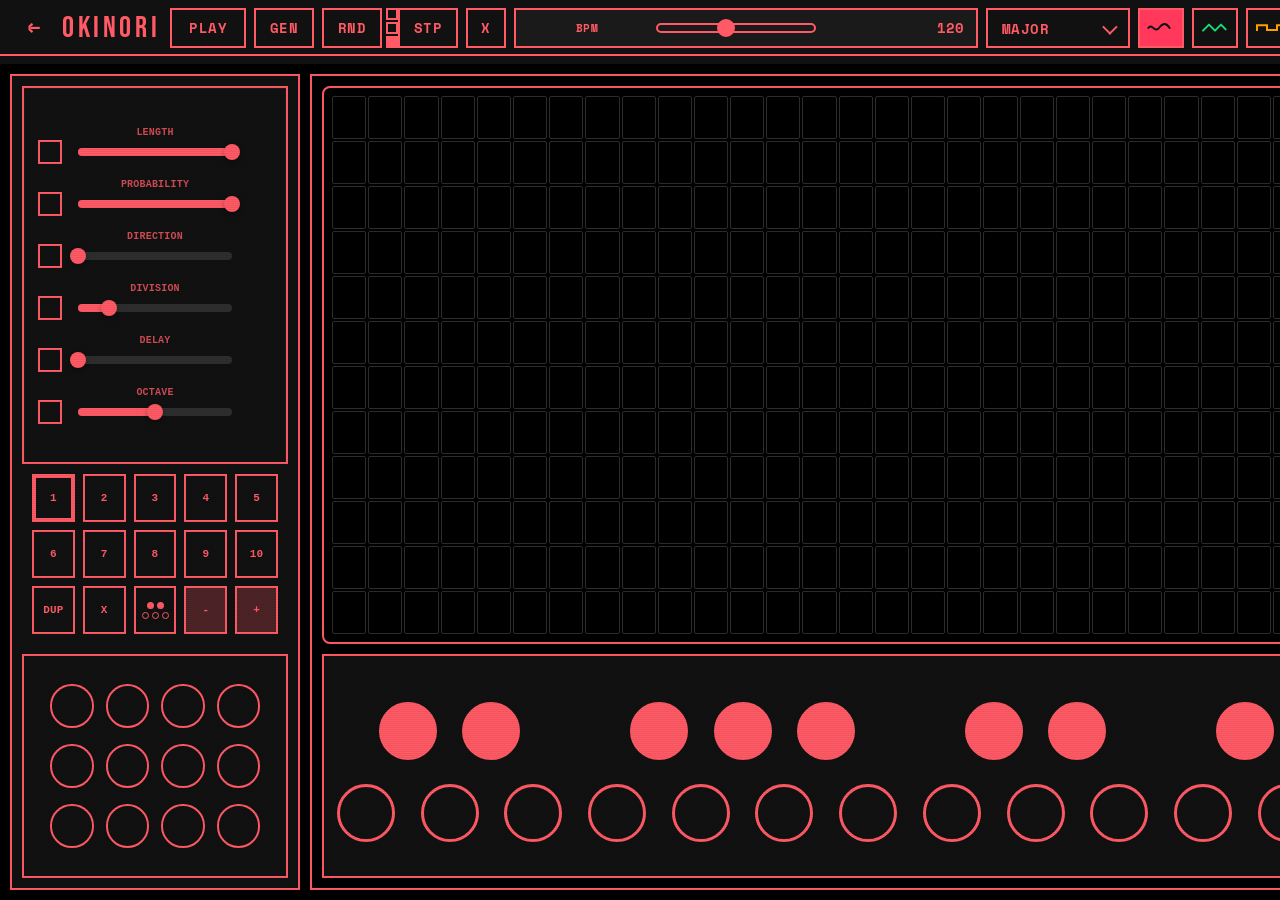
==== apps/okinori/index.html @ 4d280797 "Fix critical stuck/droning notes bug + add Elektron-style retrig Major fixes: - Route all playback t" ====
<!doctype html>
<html lang="en">
<head>
  <meta charset="utf-8" />
  <meta name="viewport" content="width=device-width, initial-scale=1" />
  <title>OKINORI — JAde Wii</title>
  <link rel="preconnect" href="https://fonts.googleapis.com" />
  <link rel="preconnect" href="https://fonts.gstatic.com" crossorigin />
  <link href="https://fonts.googleapis.com/css2?family=Bebas+Neue&family=Space+Mono:wght@400;700&family=Press+Start+2P&display=swap" rel="stylesheet" />
  <style>
    :root {
      --bg: #efefef;
      --line: #161616;
      --text: #111;
      --panel: #fff;
      --stop: #ffd400;
      --all: #6e31ff;
      --red: #ff385c;
      --green: #1bdb74;
      --blue: #2d7dff;
      --purple: #8a46ff;
      --orange: #ff9d00;
      --teal: #00cfc8;
      --yellow: #f4b800;
      --module-red: #ff4f4f;
      --module-pink: #ea7cff;
    }
    * { box-sizing: border-box; }
    html, body {
      height: 100%;
      min-width: 1200px;
      min-height: 900px;
      margin: 0;
      overflow: hidden;
    }
    body {
      background: var(--bg);
      color: var(--text);
      font-family: "Space Mono", monospace;
    }
    .app-scale-wrapper {
      width: 100vw;
      height: 100vh;
      min-width: 1520px;
      min-height: 900px;
      display: flex;
      flex-direction: column;
    }
    .app-shell {
      display: flex;
      flex-direction: column;
      height: 100%;
      width: 100%;
      overflow: hidden;
    }
    .topbar {
      display: grid;
      grid-template-columns: auto auto auto auto auto auto auto auto auto auto auto auto auto auto auto auto;
      gap: 8px;
      align-items: center;
      padding: 8px 14px;
      border-bottom: 2px solid var(--line);
      background: var(--bg);
      min-width: 0;
      flex-shrink: 0;
      height: 56px;
    }
    .nav-btn, .app-name, .header-btn, .pattern-btn, .wave-btn, .dropdown-trigger, .mini-label {
      height: 40px;
      border: 2px solid var(--line);
      background: var(--panel);
      color: var(--text);
      font: 700 14px/1 "Space Mono", monospace;
      letter-spacing: .03em;
      display: inline-flex;
      align-items: center;
      justify-content: center;
      padding: 0 12px;
      text-transform: uppercase;
      white-space: nowrap;
    }
    .nav-btn {
      width: auto;
      min-width: 16px;
      height: auto;
      padding: 0;
      text-decoration: none;
      border: 0;
      background: transparent;
      justify-content: center;
      font: 700 20px/1 "Space Mono", monospace;
      color: var(--current-track-color, var(--text));
    }
    .app-name {
      border: 0;
      background: transparent;
      justify-content: flex-start;
      padding: 0 2px 0 0;
      font: 400 30px/1 "Bebas Neue", sans-serif;
      letter-spacing: .12em;
      min-width: 0;
    }
    .header-btn {
      cursor: pointer;
      border: 2px solid var(--track-color, #ff5a65);
      color: var(--track-color, #ff5a65);
      background: transparent;
    }
    .header-btn[data-role="play"] { width: 76px; }
    .header-btn[data-role="random"], .header-btn[data-role="generate"], .header-btn[data-role="record"], .header-btn[data-role="step-record"], .header-btn[data-role="overdub"] { width: 60px; }
    .header-btn[data-role="clear"] { width: 40px; }
    .header-btn[data-role="settings"] { min-width: 118px; }
    .header-btn.is-stop { background: var(--stop); color: #000; }
    /* Universal active state for all buttons - uses current track color */
    .header-btn.is-active,
    .square-btn.is-active,
    .pattern-tab.is-active {
      background: var(--track-color, var(--current-track-color, #ff5a65)) !important;
      color: var(--bg) !important;
      border-color: var(--track-color, var(--current-track-color, #ff5a65)) !important;
    }
    .header-btn.is-all { background: var(--all); color: #fff; }
    .header-btn.is-armed { background: var(--orange); color: #000; }
    .header-btn.is-recording { background: var(--red); color: #fff; animation: pulse-record 1s ease-in-out infinite; }
    .header-btn.is-overdub-on { background: var(--purple); color: #fff; }
    .header-btn.is-active { background: var(--green); color: #000; }
    @keyframes pulse-record {
      0%, 100% { opacity: 1; }
      50% { opacity: 0.7; }
    }

    /* RND density control - 3 small square buttons stacked vertically */
    .rnd-density-wrap {
      display: flex;
      flex-direction: column;
      gap: 2px;
      height: 40px;
      justify-content: center;
      align-items: center;
      margin-left: -4px; /* Pull closer to RND button */
      margin-right: -8px; /* Pull even closer to RND, away from STP */
    }
    .rnd-density-btn {
      width: 12px;
      height: 12px;
      border: 2px solid var(--current-track-color, var(--line));
      background: transparent;
      padding: 0;
      cursor: pointer;
      transition: background 0.15s ease;
    }
    .rnd-density-btn.is-active {
      background: var(--current-track-color, var(--line));
    }

    /* Remove focus outline - keyboard should always stay with iframe */
    button:focus,
    input:focus,
    select:focus {
      outline: none !important;
    }
    .tempo-wrap {
      display: grid;
      grid-template-columns: auto minmax(120px, 160px) auto;
      align-items: center;
      gap: 10px;
      height: 40px;
      border: 2px solid var(--line);
      background: var(--panel);
      padding: 0 12px;
      min-width: 212px;
    }
    .mini-label {
      border: 0;
      background: transparent;
      padding: 0;
      height: auto;
      font-size: 11px;
    }
    .tempo-value {
      font: 700 14px/1 "Space Mono", monospace;
      min-width: 42px;
      text-align: right;
    }
    input[type="range"] {
      -webkit-appearance: none;
      appearance: none;
      width: 100%;
      background: transparent;
      margin: 0;
    }
    input[type="range"] {
      --slider-color: var(--current-track-color, #ff5a65);
    }
    input[type="range"]::-webkit-slider-runnable-track {
      height: 10px;
      background: transparent;
      border: 2px solid var(--slider-color);
      border-radius: 999px;
    }
    input[type="range"]::-webkit-slider-thumb {
      -webkit-appearance: none;
      appearance: none;
      width: 18px;
      height: 18px;
      background: var(--slider-color);
      border-radius: 50%;
      border: 2px solid var(--slider-color);
      margin-top: -6px;
    }
    input[type="range"]::-moz-range-track {
      height: 10px; background: transparent; border: 2px solid var(--slider-color); border-radius: 999px;
    }
    input[type="range"]::-moz-range-thumb {
      width: 18px; height: 18px; background: var(--slider-color); border: 2px solid var(--slider-color); border-radius: 50%;
    }
    .dropdown { position: relative; }
    .dropdown-trigger {
      cursor: pointer;
      min-width: 144px;
      justify-content: space-between;
      gap: 10px;
      padding: 0 14px;
    }
    .dropdown-trigger.square-btn {
      min-width: 40px;
      width: 40px;
      padding: 0;
      justify-content: center;
    }
    .dropdown-trigger .current-scale { display: inline-flex; align-items: center; padding-top: 2px; }
    .caret {
      width: 11px; height: 11px; border-right: 2px solid var(--current-track-color, #ff5a65); border-bottom: 2px solid var(--current-track-color, #ff5a65); transform: rotate(45deg) translateY(-2px);
      flex: 0 0 auto;
    }
    .dropdown-panel {
      position: absolute; top: calc(100% + 6px); left: 0; min-width: 220px; max-height: 330px; overflow: auto;
      background: var(--panel); border: 2px solid var(--line); z-index: 20; padding: 10px 0; display: none;
      box-shadow: 0 10px 18px rgba(0,0,0,.16);
    }
    .dropdown.open .dropdown-panel { display: block; }
    .dropdown-item {
      width: 100%; background: transparent; border: 0; text-align: left; padding: 14px 18px 12px 40px; cursor: pointer;
      font: 700 14px/1 "Space Mono", monospace; color: var(--text); position: relative;
    }
    .dropdown-item:hover { background: rgba(0,0,0,.06); }
    body.is-dark .dropdown-item:hover { background: rgba(255,255,255,.08); }
    .dropdown-item.is-active::before {
      content: "✓"; position: absolute; left: 16px; top: 13px; font-size: 16px;
    }
    .wave-row, .pattern-row {
      display: inline-flex; gap: 8px; align-items: center; flex-wrap: nowrap;
    }
    .wave-row { min-width: 224px; justify-content: flex-start; }
    .pattern-btn { width: 100%; padding: 10px 14px; cursor: pointer; justify-content: flex-start; }
    .pattern-btn.is-active { background: #111; color: #fff; }
    .pattern-btn.is-dup { width: 100%; }
    .wave-btn {
      width: 46px; padding: 0; cursor: pointer; position: relative; background: transparent;
    }
    .wave-btn svg { width: 28px; height: 28px; overflow: visible; }
    .wave-btn svg * { stroke: currentColor !important; }
    .wave-btn[data-track="synth"] { color: var(--red); --accent: var(--red); }
    .wave-btn[data-track="bass"] { color: var(--green); --accent: var(--green); }
    .wave-btn[data-track="keys"] { color: var(--orange); --accent: var(--orange); }
    .wave-btn[data-track="lead"] { color: var(--purple); --accent: var(--purple); }
    .wave-btn.is-active { background: var(--accent); color: var(--bg); }
    .square-btn {
      width: 40px;
      height: 40px;
      padding: 0;
      border: 2px solid var(--track-color, #ff5a65) !important;
      background: transparent !important;
      color: var(--track-color, #ff5a65) !important;
      border-radius: 0;
      font: 700 11px/1 "Space Mono", monospace;
      cursor: pointer;
      display: inline-flex;
      align-items: center;
      justify-content: center;
    }
    .square-btn:hover {
      background: var(--panel) !important;
      color: var(--text) !important;
    }
    .square-btn svg {
      display: block;
    }
    #theme-toggle {
      background: var(--panel);
      color: var(--text);
      font-size: 18px;
    }
    body.is-dark { --bg:#111; --panel:#1a1a1a; --text:#f2f2f2; --line:#f2f2f2; }
    .spacer { min-width: 0; }
    .app-frame {
      width: 100%; height: 100%; border: 0; display: block; background: #000; opacity: 0; transition: opacity .12s ease;
    }
    .app-frame.is-ready { opacity: 1; }
    .status-pill {
      position: absolute; right: 18px; bottom: 14px; z-index: 30; background: rgba(17,17,17,.92); color: #fff;
      border: 2px solid #fff; padding: 8px 10px 7px; font: 700 13px/1 "Space Mono", monospace; text-transform: uppercase; letter-spacing:.03em; display: none;
    }
    .playhead-container {
      position: relative;
      width: 100%;
      height: 8px;
      background: var(--app-surface);
      overflow: hidden;
      flex-shrink: 0;
    }
    .frame-wrap {
      position: relative;
      flex: 1;
      min-height: 0;
      overflow: hidden;
    }
    .playhead-bar {
      position: absolute;
      left: 0;
      top: 0;
      width: 0%;
      height: 100%;
      background: var(--current-track-color, var(--line));
      transition: none;
    }
    .playhead-bar.hidden {
      display: none;
    }
    @media (max-width: 1400px) {
      .topbar { grid-template-columns: repeat(8, auto) 1fr repeat(5, auto); overflow-x: auto; }
    }
  </style>
</head>
<body>
  <div class="app-scale-wrapper">
    <div class="app-shell">
    <div class="topbar">
      <a class="nav-btn" id="back-link" href="../../../apps.html" aria-label="Back">←</a>
      <div class="app-name">OKINORI</div>

      <button class="header-btn" data-role="play" id="play-toggle">PLAY</button>
      <button class="header-btn" data-role="generate" id="gen-btn">GEN</button>
      <button class="header-btn" data-role="random" id="rnd-btn">RND</button>
      <div class="rnd-density-wrap" id="rnd-density-wrap">
        <button class="rnd-density-btn" data-density="3"></button>
        <button class="rnd-density-btn" data-density="2"></button>
        <button class="rnd-density-btn is-active" data-density="1"></button>
      </div>
      <button class="header-btn" data-role="step-record" id="stp-btn">STP</button>
      <button class="header-btn" data-role="clear" id="x-btn">X</button>
      <button class="header-btn" data-role="overdub" id="dub-btn" style="display: none;">DUB</button>
      <button class="header-btn" data-role="record" id="rec-btn" style="display: none;">REC</button>

      <div class="tempo-wrap">
        <div class="mini-label">BPM</div>
        <input type="range" id="tempo-control" min="60" max="200" step="1" value="120" />
        <div class="tempo-value" id="tempo-display">120</div>
      </div>

      <div class="dropdown" id="scale-dropdown">
        <button class="dropdown-trigger" id="scale-trigger" type="button">
          <span class="current-scale" id="scale-current">MAJOR</span>
          <span class="caret"></span>
        </button>
        <div class="dropdown-panel" id="scale-panel"></div>
      </div>

      <div class="wave-row" id="wave-row"></div>
      <button class="square-btn" id="trig-btn">TRIG</button>
      <button class="square-btn" id="grid-btn" aria-label="Grid">
        <svg width="16" height="16" viewBox="0 0 16 16" fill="currentColor">
          <rect x="1" y="1" width="4" height="4"/>
          <rect x="6" y="1" width="4" height="4"/>
          <rect x="11" y="1" width="4" height="4"/>
          <rect x="1" y="6" width="4" height="4"/>
          <rect x="6" y="6" width="4" height="4"/>
          <rect x="11" y="6" width="4" height="4"/>
          <rect x="1" y="11" width="4" height="4"/>
          <rect x="6" y="11" width="4" height="4"/>
          <rect x="11" y="11" width="4" height="4"/>
        </svg>
      </button>
      <button class="square-btn" id="prob-btn">PROB</button>
      <button class="square-btn" id="edit-btn">EDIT</button>
      <div class="dropdown" id="settings-dropdown">
        <button class="dropdown-trigger square-btn" data-role="settings" id="settings-trigger" type="button">
          <svg width="16" height="16" viewBox="0 0 16 16" fill="none" stroke="currentColor" stroke-width="2">
            <circle cx="8" cy="8" r="3"/>
            <line x1="8" y1="1" x2="8" y2="3"/>
            <line x1="8" y1="13" x2="8" y2="15"/>
            <line x1="1" y1="8" x2="3" y2="8"/>
            <line x1="13" y1="8" x2="15" y2="8"/>
            <line x1="3.5" y1="3.5" x2="5" y2="5"/>
            <line x1="11" y1="11" x2="12.5" y2="12.5"/>
            <line x1="12.5" y1="3.5" x2="11" y2="5"/>
            <line x1="5" y1="11" x2="3.5" y2="12.5"/>
          </svg>
        </button>
        <div class="dropdown-panel" id="settings-panel"></div>
      </div>
      <button class="square-btn" id="theme-toggle" aria-label="Toggle theme">☾</button>
    </div>

    <div class="playhead-container">
      <div class="playhead-bar" id="playhead-bar"></div>
    </div>

    <div class="frame-wrap">
      <iframe class="app-frame" id="app-frame" src="app.html?v=20260405compact" title="OKINORI" allow="autoplay"></iframe>
      <div class="status-pill" id="status-pill"></div>
    </div>
  </div>
  </div>

  <script>
    const SCALES = [
      ["major", "MAJOR"],
      ["minor", "MINOR"],
      ["dorian", "DORIAN"],
      ["phrygian", "PHRYGIAN"],
      ["lydian", "LYDIAN"],
      ["mixolydian", "MIXOLYDIAN"],
      ["locrian", "LOCRIAN"],
      ["harmonicMinor", "HARMONIC MINOR"],
      ["melodicMinor", "MELODIC MINOR"]
    ];
    const TRACKS = [
      ["synth", "red", '<path d="M2 15 C7 7, 12 23, 18 15 S29 7, 34 15" stroke="currentColor" stroke-width="3" fill="none" stroke-linecap="round" />'],
      ["bass", "green", '<path d="M3 19 L12 10 L21 19 L30 10 L37 17" stroke="currentColor" stroke-width="3" fill="none" stroke-linecap="round" stroke-linejoin="round" />'],
      ["keys", "orange", '<path d="M3 18 L3 11 L18 11 L18 18 L33 18 L33 11 L38 11" stroke="currentColor" stroke-width="3" fill="none" stroke-linecap="square" stroke-linejoin="miter" />'],
      ["lead", "purple", '<path d="M3 20 L15 12 L15 12 L27 20 L27 20 L39 12" stroke="currentColor" stroke-width="3" fill="none" stroke-linecap="round" stroke-linejoin="round" />']
    ];

    const frame = document.getElementById('app-frame');
    const statusPill = document.getElementById('status-pill');
    const playToggle = document.getElementById('play-toggle');
    const rndBtn = document.getElementById('rnd-btn');
    const genBtn = document.getElementById('gen-btn');
    const recBtn = document.getElementById('rec-btn');
    const stpBtn = document.getElementById('stp-btn');
    const dubBtn = document.getElementById('dub-btn');
    const xBtn = document.getElementById('x-btn');
    const tempoControl = document.getElementById('tempo-control');
    const tempoDisplay = document.getElementById('tempo-display');
    const scaleDropdown = document.getElementById('scale-dropdown');
    const gridBtn = document.getElementById('grid-btn');
    const editBtn = document.getElementById('edit-btn');
    const trigBtn = document.getElementById('trig-btn');
    const scaleTrigger = document.getElementById('scale-trigger');
    const scaleCurrent = document.getElementById('scale-current');
    const scalePanel = document.getElementById('scale-panel');
    const settingsDropdown = document.getElementById('settings-dropdown');
    const settingsTrigger = document.getElementById('settings-trigger');
    const settingsPanel = document.getElementById('settings-panel');
    const waveRow = document.getElementById('wave-row');
    const playheadBar = document.getElementById('playhead-bar');

    let clearMode = 'track';
    let keyboardVisible = false;
    let currentTrack = 'synth';
    let currentTrackNumber = 1; // Track 1-4 for color system
    let currentModule = 'groove';
    let initialized = false;
    let lastKnownPlaying = false;
    let globalOpenModule = null;  // Reference to the openModule function
    let playheadAnimationFrame = null;
    let mainSurfaceMode = 'grid';  // 'grid' or 'edit'

    // Persistent panel state - survives across renderEditView() calls
    let activeEnvelopeMode = 'amp';  // 'amp' or 'filter'
    let activeFxType = 'delay';      // 'delay', 'reverb', or 'chorus'
    let activeFilterType = 'lp';     // 'lp', 'hp', 'bp', or 'notch'

    // Recording state - clean state machine
    let recordMode = null;           // null | 'live' | 'step'
    let recordState = 'idle';        // 'idle' | 'armed' | 'recording'
    let overdubMode = false;         // false = clear pattern first, true = layer on top
    let stepPosition = 0;            // 0-31 for step record
    let patternBackup = null;        // For cancel/restore if needed
    let generativeMode = false;      // Auto-generate new pattern at end of loop (per track)
    let recordedNoteRange = { min: null, max: null }; // Track octave range during recording

    // Transport display mode - controls what visual feedback is shown
    let stepModeActive = false;      // true = show step indicators, false = show normal playhead

    // Track color system
    const TRACK_COLORS = {
      1: { name: 'red', color: '#ff5a65', darkColor: '#cc4851', className: 'module-red' },
      2: { name: 'green', color: '#1bdb74', darkColor: '#15af5c', className: 'module-green' },
      3: { name: 'orange', color: '#ff9d00', darkColor: '#cc7d00', className: 'module-orange' },
      4: { name: 'purple', color: '#6e31ff', darkColor: '#5827cc', className: 'module-purple' }
    };

    function getCurrentTrackColor() {
      return TRACK_COLORS[currentTrackNumber];
    }

    function setActiveTrack(trackNum) {
      currentTrackNumber = trackNum;
      const trackColor = TRACK_COLORS[trackNum];

      // Update currentTrack string name to match
      const trackMap = { 1: 'synth', 2: 'bass', 3: 'keys', 4: 'lead' };
      currentTrack = trackMap[trackNum];

      // Update CSS variable in outer document (for pattern buttons)
      document.documentElement.style.setProperty('--current-track-color', trackColor.color);

      // Update CSS variable in iframe
      const doc = getInnerDoc();
      if (doc && doc.body) {
        doc.body.style.setProperty('--current-track-color', trackColor.color);
      }

      // Update topbar button colors
      applyTrackColorToButtons();

      // Re-render current module with new color
      if (globalOpenModule && currentModule) {
        globalOpenModule(currentModule);
      }

      // Update edit view if in edit mode
      if (mainSurfaceMode === 'edit') {
        renderEditView();
      }

      // Update preset panel to show correct track's presets
      updatePatternPanel();
    }

    function applyTrackColorToButtons() {
      const trackColor = TRACK_COLORS[currentTrackNumber]?.color || '#ff5a65';
      const topbar = document.querySelector('.topbar');
      if (!topbar) return;

      // Set CSS variable on topbar root - all buttons inherit automatically
      topbar.style.setProperty('--track-color', trackColor);
    }

    function setMainSurfaceMode(mode) {
      console.log('setMainSurfaceMode called with:', mode, 'Stack trace:', new Error().stack);
      mainSurfaceMode = mode;

      // Expose mode to iframe so app.html can check it
      const win = getInnerWin();
      if (win) {
        win.__editModeActive = (mode === 'edit');
        // Mode switching is VISUAL ONLY - no audio cleanup
        // Sequencer notes continue playing, keyboard notes continue if held
      }

      // Update button states
      gridBtn.classList.toggle('is-active', mode === 'grid');
      editBtn.classList.toggle('is-active', mode === 'edit');

      // Reapply track color styling to respect new active states
      applyTrackColorToButtons();

      const doc = getInnerDoc();
      if (!doc) return;

      const sequencerGrid = doc.getElementById('sequencer-grid');
      if (!sequencerGrid) return;

      if (mode === 'grid') {
        // Restore normal grid - remove edit surface if it exists
        const editSurface = sequencerGrid.querySelector('.edit-surface-injected');
        if (editSurface) {
          editSurface.remove();
        }
        // Show all grid cells
        sequencerGrid.querySelectorAll('.grid-cell').forEach(cell => {
          cell.style.display = '';
        });
        // Sync grid to current track by activating the correct instrument
        if (win?.sequencer) {
          const trackMap = { 1: 'synth', 2: 'bass', 3: 'keys', 4: 'lead' };
          const trackName = trackMap[currentTrackNumber];
          if (win.sequencer.activeInstrument !== trackName) {
            win.sequencer.activeInstrument = trackName;
            // CRITICAL: Also set synthEngine.currentInstrument so keyboard playback uses correct settings
            if (win.synthEngine) {
              win.synthEngine.currentInstrument = trackName;
            }
            syncInnerActiveInstrumentButtons(trackName);
            if (win.sequencer.grid?.createGrid) {
              win.sequencer.grid.createGrid();
            }
          } else if (sequencerGrid.querySelectorAll('.grid-cell').length === 0 && win.sequencer.grid?.createGrid) {
            // If grid has no cells (was never created or destroyed), create it now
            win.sequencer.grid.createGrid();
          }
        }
      } else {
        // Hide grid cells
        sequencerGrid.querySelectorAll('.grid-cell').forEach(cell => {
          cell.style.display = 'none';
        });

        // CRITICAL: Set synthEngine.currentInstrument to match the current track
        if (win?.synthEngine) {
          const trackMap = { 1: 'synth', 2: 'bass', 3: 'keys', 4: 'lead' };
          const trackName = trackMap[currentTrackNumber];
          win.synthEngine.currentInstrument = trackName;
        }

        // Render edit view for current track
        renderEditView();

        // CRITICAL: Sync all knobs to actual instrument settings after panels are created
        setTimeout(() => syncEditPanelsToEngineSettings(), 50);
      }
    }

    function syncEditPanelsToEngineSettings() {
      const win = getInnerWin();
      if (!win?.synthEngine?.instrumentSettings) return;

      const settings = win.synthEngine.instrumentSettings[currentTrack];
      if (!settings) return;

      const doc = getInnerDoc();
      if (!doc) return;

      const prefix = `edit-${currentTrack}`;

      console.log('SYNC: Syncing edit panels for', currentTrack, 'with settings:', settings);

      // Sync ADSR values - IDs in EDIT mode are prefixed like "edit-synth-attack"
      const adsrParams = {
        attack: settings.attack,
        decay: settings.decay,
        sustain: settings.sustain,
        release: settings.release
      };

      Object.entries(adsrParams).forEach(([param, value]) => {
        const slider = doc.getElementById(`${prefix}-${param}`);
        const display = doc.getElementById(`${prefix}-${param}-value`);

        console.log(`SYNC ${param}:`, {
          value,
          sliderId: `${prefix}-${param}`,
          slider: !!slider,
          display: !!display
        });

        if (slider && display) {
          slider.value = value;
          display.textContent = value.toFixed(2);

          // Update knob visual angle using CSS custom property
          const knobContainer = slider.closest('.okn-adsr-knob');
          const knob = knobContainer?.querySelector('.knob[data-param="' + param + '"]');

          if (knob) {
            const min = parseFloat(slider.min || 0);
            const max = parseFloat(slider.max || 1);
            const ratio = max === min ? 0 : (value - min) / (max - min);
            const angle = ratio * 270; // 270 degrees is full range
            knob.style.setProperty('--knob-angle', `${angle}deg`);
          }
        }
      });

      console.log('SYNC: Complete');
    }

    // ============================================================================
    // RECORDING SYSTEM
    // ============================================================================

    function createStepIndicators() {
      // Check if indicator row already exists
      let indicatorRow = document.getElementById('step-indicator-row');
      if (!indicatorRow) {
        // Create indicator row in the playhead bar area
        const playheadContainer = document.querySelector('.playhead-container');
        if (!playheadContainer) return;

        indicatorRow = document.createElement('div');
        indicatorRow.id = 'step-indicator-row';
        indicatorRow.style.cssText = `
          position: absolute;
          top: 0;
          left: 0;
          width: 100%;
          height: 100%;
          display: grid;
          grid-template-columns: repeat(32, 1fr);
          gap: 1px;
          padding: 0 2px;
          pointer-events: none;
          z-index: 5;
        `;

        // Create 32 step indicator cells
        for (let i = 0; i < 32; i++) {
          const indicator = document.createElement('div');
          indicator.className = 'step-indicator';
          indicator.dataset.step = i;
          indicator.style.cssText = `
            height: 100%;
            background: transparent;
            transition: background 0.1s;
          `;
          indicatorRow.appendChild(indicator);
        }

        // Add to playhead container
        playheadContainer.appendChild(indicatorRow);
      } else {
        // Clear all skipped markers from previous session
        const indicators = indicatorRow.querySelectorAll('.step-indicator');
        indicators.forEach(indicator => {
          indicator.style.background = 'transparent';
          indicator.dataset.skipped = 'false';
        });
      }

      return indicatorRow;
    }

    function updateStepIndicators() {
      const win = getInnerWin();
      if (!win?.sequencer?.sequencerTracks) return;

      // Indicator row is in outer document (index.html), not iframe
      const indicatorRow = document.getElementById('step-indicator-row');
      if (!indicatorRow) return;

      const trackData = win.sequencer.sequencerTracks[currentTrack];
      if (!trackData) return;

      const trackColor = TRACK_COLORS[currentTrackNumber].color;

      // Get current step position from iframe
      const currentStep = win.sequencer?.navigation?.stepPosition || 0;

      // Update each step indicator
      for (let step = 0; step < 32; step++) {
        const indicator = indicatorRow.querySelector(`[data-step="${step}"]`);
        if (!indicator) continue;

        // Skip if already marked as skipped (blue)
        if (indicator.dataset.skipped === 'true') {
          continue; // Keep blue background
        }

        // Check if any note exists in this column (any row)
        let hasNote = false;
        for (let row = 0; row < 12; row++) {
          const cellIndex = row * 32 + step;
          if (trackData[cellIndex] > 0) {
            hasNote = true;
            break;
          }
        }

        // Update background based on whether step has notes
        if (hasNote) {
          indicator.style.background = trackColor;
        } else {
          indicator.style.background = 'transparent';
        }

        // No outline for current position - only show filled/skipped steps
        indicator.style.outline = 'none';
      }
    }

    function hideStepIndicators() {
      // Indicator row is in outer document (index.html), not iframe
      const indicatorRow = document.getElementById('step-indicator-row');
      if (indicatorRow) {
        indicatorRow.remove();
      }
    }

    function animateStepIndicators(currentStep) {
      const indicatorRow = document.getElementById('step-indicator-row');
      if (!indicatorRow) return;

      const trackColor = TRACK_COLORS[currentTrackNumber].color;

      // Update all indicators
      for (let step = 0; step < 32; step++) {
        const indicator = indicatorRow.querySelector(`[data-step="${step}"]`);
        if (!indicator) continue;

        // If this is the currently playing step, make it white with red outline
        if (step === currentStep) {
          indicator.style.background = 'white';
          indicator.style.outline = `2px solid ${trackColor}`;
          indicator.style.outlineOffset = '-2px';
        } else {
          // Restore original state (filled/skipped/empty)
          if (indicator.dataset.skipped === 'true') {
            indicator.style.background = 'rgba(128,128,128,0.15)';
          } else {
            // Check if this step has notes from grid data
            const win = getInnerWin();
            if (win?.sequencer?.sequencerTracks) {
              const trackData = win.sequencer.sequencerTracks[currentTrack];
              if (trackData) {
                let hasNote = false;
                for (let row = 0; row < 12; row++) {
                  const cellIndex = row * 32 + step;
                  if (trackData[cellIndex] > 0) {
                    hasNote = true;
                    break;
                  }
                }
                indicator.style.background = hasNote ? trackColor : 'transparent';
              }
            }
          }
          indicator.style.outline = 'none';
        }
      }
    }

    function flashGridCell(row, column) {
      const doc = getInnerDoc();
      if (!doc) return;

      // Find the cell in the grid
      const grid = doc.querySelector('.sequencer-grid');
      if (!grid) return;

      // Calculate cell index in grid's children
      const cellIndex = row * 32 + column;
      const cell = grid.children[cellIndex];
      if (!cell) return;

      // Get current track color for flash
      const trackColor = TRACK_COLORS[currentTrackNumber].color;

      // Add flash effect
      const originalBoxShadow = cell.style.boxShadow;
      cell.style.boxShadow = `0 0 8px 2px ${trackColor}, inset 0 0 8px ${trackColor}`;
      cell.style.transition = 'box-shadow 0.1s';

      // Remove flash after 150ms
      setTimeout(() => {
        cell.style.boxShadow = originalBoxShadow;
        cell.style.transition = 'box-shadow 0.2s';
      }, 150);
    }

    function updateRecordUI() {
      // Update REC button - lights up for BOTH live and step recording
      recBtn.classList.remove('is-armed', 'is-recording');
      if (recordMode === 'live' || recordMode === 'step') {
        if (recordState === 'armed') recBtn.classList.add('is-armed');
        else if (recordState === 'recording') recBtn.classList.add('is-recording');
      }

      // Update STP button - keep lit whenever step mode is active
      stpBtn.classList.remove('is-armed', 'is-recording');
      if (stepModeActive) {
        if (recordState === 'armed') stpBtn.classList.add('is-armed');
        else stpBtn.classList.add('is-recording'); // Recording or playing back
      }

      // Update DUB button
      dubBtn.classList.toggle('is-overdub-on', overdubMode);

      // Disable RND while recording
      rndBtn.disabled = (recordState === 'armed' || recordState === 'recording');
      rndBtn.style.opacity = rndBtn.disabled ? '0.5' : '1';
    }

    function stopRecording() {
      console.log('Stopping recording:', { recordMode, recordState, stepPosition });

      recordMode = null;
      recordState = 'idle';
      stepPosition = 0;
      patternBackup = null;

      // Tell iframe spacebar is available again
      const win = getInnerWin();
      if (win) {
        win.__stepRecordingActive = false;
      }

      // Hide step indicators
      hideStepIndicators();

      updateRecordUI();
      showStatus('RECORDING STOPPED');
    }

    function armLiveRecord() {
      console.log('Arming live record');

      // Stop any other recording first
      if (recordState !== 'idle') {
        stopRecording();
      }

      // Backup pattern if not in overdub mode
      if (!overdubMode) {
        const win = getInnerWin();
        if (win?.sequencer?.patternMemory) {
          const patternIndex = win.sequencer.currentPatternIndex || 0;
          const patterns = win.sequencer.patternMemory[patternIndex];
          if (patterns) {
            patternBackup = structuredClone(patterns);
            // Clear current track's pattern
            if (patterns[currentTrack]) {
              patterns[currentTrack] = Array(32).fill(null);
              // Refresh grid
              if (win.sequencer.grid?.createGrid) {
                win.sequencer.grid.createGrid();
              }
            }
          }
        }
      }

      recordMode = 'live';
      recordState = 'armed';
      updateRecordUI();
      showStatus('ARMED - LIVE RECORD');
    }

    function armStepRecord() {
      console.log('Arming step record');

      // Stop any other recording first
      if (recordState !== 'idle') {
        stopRecording();
      }

      // Backup pattern if not in overdub mode
      if (!overdubMode) {
        const win = getInnerWin();
        if (win?.sequencer?.patternMemory) {
          const patternIndex = win.sequencer.currentPatternIndex || 0;
          const patterns = win.sequencer.patternMemory[patternIndex];
          if (patterns) {
            patternBackup = structuredClone(patterns);
            // Clear current track's pattern
            if (patterns[currentTrack]) {
              patterns[currentTrack] = Array(32).fill(null);
              // Refresh grid
              if (win.sequencer.grid?.createGrid) {
                win.sequencer.grid.createGrid();
              }
            }
          }
        }
      }

      // Create step indicators
      createStepIndicators();
      updateStepIndicators();

      recordMode = 'step';
      recordState = 'armed';
      stepPosition = 0;

      // Tell iframe to ignore spacebar
      const win = getInnerWin();
      if (win) {
        win.__stepRecordingActive = true;
      }

      updateRecordUI();
      showStatus('ARMED - STEP RECORD (0/32)');
    }

    function startRecording(note) {
      console.log('Starting recording with note:', note);

      if (recordState !== 'armed') return;

      recordState = 'recording';
      updateRecordUI();

      if (recordMode === 'live') {
        showStatus('RECORDING - LIVE');
      } else if (recordMode === 'step') {
        showStatus('RECORDING - STEP (1/32)');
      }
    }

    function recordNoteToGrid(note, stepIndex) {
      const win = getInnerWin();
      if (!win?.sequencer?.sequencerTracks || !win?.keyboard) return;

      // Ensure sequencer track array exists
      if (!win.sequencer.sequencerTracks[currentTrack]) {
        win.sequencer.sequencerTracks[currentTrack] = Array(384).fill(0);
      }

      // Get current scale
      const currentScale = win.keyboard.currentScale || 'major';
      const scales = win.keyboard.scales;
      const scaleNotes = scales[currentScale] || scales.major;

      // Parse note name (e.g., "C4", "D#5", "Gb3")
      const noteMatch = note.match(/^([A-G][b#]?)(\d+)$/);
      if (!noteMatch) {
        console.warn('Invalid note format:', note);
        return;
      }

      const noteName = noteMatch[1];
      const noteOctave = parseInt(noteMatch[2]);

      // Map note name to semitone (C=0, C#=1, D=2, etc.)
      const noteNames = ["C", "C#", "D", "D#", "E", "F", "F#", "G", "G#", "A", "A#", "B"];
      const flatToSharp = { "Db": "C#", "Eb": "D#", "Gb": "F#", "Ab": "G#", "Bb": "A#" };
      const normalizedNote = flatToSharp[noteName] || noteName;
      const semitone = noteNames.indexOf(normalizedNote);

      if (semitone === -1) {
        console.warn('Unknown note name:', noteName);
        return;
      }

      // Find which scale degree this note is (if it's in the scale)
      let scaleDegree = -1;
      let octaveOffset = 0;

      // Check if note is in current scale
      for (let i = 0; i < scaleNotes.length; i++) {
        if (scaleNotes[i] === semitone) {
          scaleDegree = i;
          break;
        }
      }

      // If not in scale, find closest scale note (quantize)
      if (scaleDegree === -1) {
        // Find closest note in scale
        let minDist = 12;
        for (let i = 0; i < scaleNotes.length; i++) {
          const dist = Math.abs(scaleNotes[i] - semitone);
          if (dist < minDist) {
            minDist = dist;
            scaleDegree = i;
          }
        }
      }

      // Calculate which row (0-11, where 11 is bottom, 0 is top)
      // Grid shows 12 notes (one octave in scale)
      const noteIndexFromBottom = scaleDegree;
      const row = 11 - noteIndexFromBottom; // Invert: row 0 = top note, row 11 = bottom note

      // Calculate octave value (1-4, where 2 is middle)
      // Base octave for grid display - matches keyboard.keyboardOctave (octave 2)
      const gridBaseOctave = 2; // Grid represents octave 2 (matches keyboard base octave)
      const octaveDiff = noteOctave - gridBaseOctave;

      // Map to sequencer octave values (0-4)
      // 0 = very low (darker), 1 = low, 2 = middle, 3 = high, 4 = very high (lighter)
      let octaveValue = 2 + octaveDiff; // Offset from middle
      octaveValue = Math.max(0, Math.min(4, octaveValue));

      // Calculate grid cell position
      const column = stepIndex;
      const cellIndex = row * 32 + column;

      // Write octave value to sequencer track
      win.sequencer.sequencerTracks[currentTrack][cellIndex] = octaveValue;

      console.log(`Recorded ${note} → scaleDegree=${scaleDegree}, row=${row}, step=${stepIndex}, octave=${octaveValue}, cell=${cellIndex}, track=${currentTrack}, scale=${currentScale}`);

      // Refresh grid to show new note
      if (win.sequencer.grid?.createGrid) {
        win.sequencer.grid.createGrid();
      }

      // Flash the cell to show feedback
      flashGridCell(row, column);

      // Update step indicators
      updateStepIndicators();
    }

    function handleRecordedNote(note) {
      console.log('Note recorded:', note, { recordMode, recordState });

      // If armed, start recording
      if (recordState === 'armed') {
        startRecording(note);
      }

      // If not recording, ignore
      if (recordState !== 'recording') return;

      if (recordMode === 'step') {
        // Safety check
        if (stepPosition >= 32) {
          console.warn('Step position already at limit:', stepPosition);
          showStatus('STEP RECORD COMPLETE');
          stopRecording();
          return;
        }

        // Step record: add to current step and advance
        console.log(`Recording to step ${stepPosition}, then advancing...`);
        recordNoteToGrid(note, stepPosition);
        stepPosition++;
        console.log(`Advanced to step ${stepPosition}`);

        if (stepPosition >= 32) {
          // Reached end of pattern, stop recording
          showStatus('STEP RECORD COMPLETE');
          stopRecording();
        } else {
          showStatus(`STEP RECORD (${stepPosition}/32)`);
        }
      } else if (recordMode === 'live') {
        // Live record: quantize to current playback position
        const win = getInnerWin();
        if (win?.sequencer) {
          // Get current step from sequencer
          let currentStep = win.sequencer.currentStep || 0;

          // Record to that step
          recordNoteToGrid(note, currentStep);

          showStatus(`LIVE RECORDING (step ${currentStep})`);
        }
      }
    }

    function toggleOverdub() {
      overdubMode = !overdubMode;
      updateRecordUI();
      showStatus(overdubMode ? 'OVERDUB ON' : 'OVERDUB OFF');
    }

    // ============================================================================
    // END RECORDING SYSTEM
    // ============================================================================

    function buildSoundPanel(doc, track, trackColor) {
      const container = doc.createElement('div');
      const color = trackColor.color;
      const colorRgb = color.replace('#', '');
      const r = parseInt(colorRgb.substr(0,2), 16);
      const g = parseInt(colorRgb.substr(2,2), 16);
      const b = parseInt(colorRgb.substr(4,2), 16);
      const prefix = `edit-${track}`;

      // Determine waveform based on track
      const waveforms = {
        synth: 'sine',
        bass: 'triangle',
        keys: 'square',
        lead: 'sawtooth'
      };
      const waveType = waveforms[track] || 'sine';

      // Generate waveform path based on type
      const generateWavePath = (type) => {
        const width = 400;
        const height = 80;
        const centerY = height / 2;
        const amplitude = 30;
        const frequency = 3;
        let path = `M 0,${centerY}`;

        if (type === 'sine') {
          for (let x = 0; x <= width; x += 2) {
            const y = centerY + amplitude * Math.sin((x / width) * frequency * Math.PI * 2);
            path += ` L ${x},${y}`;
          }
        } else if (type === 'square') {
          const period = width / frequency;
          for (let i = 0; i < frequency; i++) {
            const x1 = i * period;
            const x2 = x1 + period / 2;
            const x3 = (i + 1) * period;
            path += ` L ${x1},${centerY - amplitude} L ${x2},${centerY - amplitude} L ${x2},${centerY + amplitude} L ${x3},${centerY + amplitude}`;
          }
        } else if (type === 'sawtooth') {
          const period = width / frequency;
          for (let i = 0; i < frequency; i++) {
            const x1 = i * period;
            const x2 = (i + 1) * period;
            path += ` L ${x1},${centerY + amplitude} L ${x2},${centerY - amplitude}`;
          }
        } else if (type === 'triangle') {
          const period = width / frequency;
          for (let i = 0; i < frequency; i++) {
            const x1 = i * period;
            const x2 = x1 + period / 2;
            const x3 = (i + 1) * period;
            path += ` L ${x1},${centerY + amplitude} L ${x2},${centerY - amplitude} L ${x3},${centerY + amplitude}`;
          }
        }
        return path;
      };

      const wavePath = generateWavePath(waveType);

      container.innerHTML = `
        <div style="padding: 16px; --adsr-accent: ${color};">
          <!-- Oscilloscope Display -->
          <div style="background: rgba(${r},${g},${b},0.2); border-radius: 8px; padding: 12px; margin-bottom: 16px;">
            <canvas id="${prefix}-oscilloscope" width="800" height="100" style="width: 100%; height: 65px; display: block;"></canvas>
          </div>

          <!-- Sound Knobs -->
          <div style="display: flex; gap: 12px; justify-content: space-around; align-items: flex-start;">
            <!-- Octave Knob -->
            <div style="display: flex; flex-direction: column; align-items: center; gap: 4px;">
              <label style="font: 700 11px 'Space Mono', monospace; color: ${color}; opacity: 0.8;">Octave</label>
              <div class="knob adsr-knob-ring knob-style-d" data-knob="octave" style="--knob-angle: 135deg; width: 68px; height: 68px; position: relative; cursor: pointer; display: grid; place-items: center; flex-shrink: 0;">
                <svg viewBox="0 0 68 68" style="position: absolute; width: 100%; height: 100%; top: 0; left: 0; pointer-events: none;">
                  <circle cx="34" cy="34" r="30" fill="none" stroke="rgba(255,255,255,0.15)" stroke-width="2"></circle>
                </svg>
              </div>
              <input type="range" id="${prefix}-sound-octave" min="0" max="4" step="1" value="2" hidden>
              <span id="${prefix}-sound-octave-value" style="font: 700 12px 'Space Mono', monospace; color: ${color};">2</span>
            </div>

            <!-- Detune Knob -->
            <div style="display: flex; flex-direction: column; align-items: center; gap: 4px;">
              <label style="font: 700 11px 'Space Mono', monospace; color: ${color}; opacity: 0.8;">Detune</label>
              <div class="knob adsr-knob-ring knob-style-d" data-knob="detune" style="--knob-angle: 135deg; width: 68px; height: 68px; position: relative; cursor: pointer; display: grid; place-items: center; flex-shrink: 0;">
                <svg viewBox="0 0 68 68" style="position: absolute; width: 100%; height: 100%; top: 0; left: 0; pointer-events: none;">
                  <circle cx="34" cy="34" r="30" fill="none" stroke="rgba(255,255,255,0.15)" stroke-width="2"></circle>
                </svg>
              </div>
              <input type="range" id="${prefix}-sound-detune" min="-50" max="50" step="1" value="0" hidden>
              <span id="${prefix}-sound-detune-value" style="font: 700 12px 'Space Mono', monospace; color: ${color};">0</span>
            </div>

            <!-- Dynamic Knob (Sub/PWM/Fold based on waveform) -->
            <div style="display: flex; flex-direction: column; align-items: center; gap: 4px;">
              <label style="font: 700 11px 'Space Mono', monospace; color: ${color}; opacity: 0.8;">${
                waveType === 'sine' ? 'Sub' :
                waveType === 'square' ? 'PWM' :
                waveType === 'triangle' ? 'Fold' :
                'Sync'
              }</label>
              <div class="knob adsr-knob-ring knob-style-d" data-knob="special" style="--knob-angle: 0deg; width: 68px; height: 68px; position: relative; cursor: pointer; display: grid; place-items: center; flex-shrink: 0;">
                <svg viewBox="0 0 68 68" style="position: absolute; width: 100%; height: 100%; top: 0; left: 0; pointer-events: none;">
                  <circle cx="34" cy="34" r="30" fill="none" stroke="rgba(255,255,255,0.15)" stroke-width="2"></circle>
                </svg>
              </div>
              <input type="range" id="${prefix}-sound-special" min="0" max="100" step="1" value="0" hidden>
              <span id="${prefix}-sound-special-value" style="font: 700 12px 'Space Mono', monospace; color: ${color};">0</span>
            </div>

            <!-- Pan Knob -->
            <div style="display: flex; flex-direction: column; align-items: center; gap: 4px;">
              <label style="font: 700 11px 'Space Mono', monospace; color: ${color}; opacity: 0.8;">Pan</label>
              <div class="knob adsr-knob-ring knob-style-d" data-knob="pan" style="--knob-angle: 135deg; width: 68px; height: 68px; position: relative; cursor: pointer; display: grid; place-items: center; flex-shrink: 0;">
                <svg viewBox="0 0 68 68" style="position: absolute; width: 100%; height: 100%; top: 0; left: 0; pointer-events: none;">
                  <circle cx="34" cy="34" r="30" fill="none" stroke="rgba(255,255,255,0.15)" stroke-width="2"></circle>
                </svg>
              </div>
              <input type="range" id="${prefix}-sound-pan" min="-50" max="50" step="1" value="0" hidden>
              <span id="${prefix}-sound-pan-value" style="font: 700 12px 'Space Mono', monospace; color: ${color};">0</span>
            </div>
          </div>
        </div>
      `;

      container.dataset.soundTrack = track;
      container.dataset.soundPrefix = prefix;
      return container;
    }

    function buildFilterPanel(doc, track, trackColor) {
      const container = doc.createElement('div');
      const color = trackColor.color;
      const colorRgb = color.replace('#', '');
      const r = parseInt(colorRgb.substr(0,2), 16);
      const g = parseInt(colorRgb.substr(2,2), 16);
      const b = parseInt(colorRgb.substr(4,2), 16);
      const prefix = `edit-${track}`;

      container.innerHTML = `
        <div style="padding: 16px; --adsr-accent: ${color};">
          <!-- Filter Type Buttons -->
          <div style="margin-bottom: 16px;">
            <label style="font: 700 10px 'Space Mono', monospace; color: ${color}; opacity: 0.6; display: block; margin-bottom: 8px;">TYPE</label>
            <div style="display: grid; grid-template-columns: 1fr 1fr 1fr 1fr; gap: 8px;">
              <button class="filter-type-btn" data-type="lp" style="padding: 12px 6px; font: 700 10px 'Space Mono', monospace; border: 2px solid ${color}; background: rgba(${r},${g},${b},0.2); color: ${color}; cursor: pointer; transition: all 0.1s;">LP</button>
              <button class="filter-type-btn" data-type="hp" style="padding: 12px 6px; font: 700 10px 'Space Mono', monospace; border: 2px solid rgba(128,128,128,0.3); background: transparent; color: ${color}; opacity: 0.7; cursor: pointer; transition: all 0.1s;">HP</button>
              <button class="filter-type-btn" data-type="bp" style="padding: 12px 6px; font: 700 10px 'Space Mono', monospace; border: 2px solid rgba(128,128,128,0.3); background: transparent; color: ${color}; opacity: 0.7; cursor: pointer; transition: all 0.1s;">BP</button>
              <button class="filter-type-btn" data-type="notch" style="padding: 12px 6px; font: 700 10px 'Space Mono', monospace; border: 2px solid rgba(128,128,128,0.3); background: transparent; color: ${color}; opacity: 0.7; cursor: pointer; transition: all 0.1s;">NOTCH</button>
            </div>
          </div>

          <!-- Filter Knobs -->
          <div style="display: flex; gap: 12px; justify-content: space-around; align-items: flex-start;">
            <!-- Cutoff Knob -->
            <div style="display: flex; flex-direction: column; align-items: center; gap: 4px;">
              <label style="font: 700 11px 'Space Mono', monospace; color: ${color}; opacity: 0.8;">Cutoff</label>
              <div class="knob adsr-knob-ring knob-style-d" data-knob="cutoff" style="--knob-angle: 270deg; width: 68px; height: 68px; position: relative; cursor: pointer; display: grid; place-items: center; flex-shrink: 0;">
                <svg viewBox="0 0 68 68" style="position: absolute; width: 100%; height: 100%; top: 0; left: 0; pointer-events: none;">
                  <circle cx="34" cy="34" r="30" fill="none" stroke="rgba(255,255,255,0.15)" stroke-width="2"></circle>
                </svg>
              </div>
              <input type="range" id="${prefix}-filter-cutoff" min="10" max="100" step="1" value="100" hidden>
              <span id="${prefix}-filter-cutoff-value" style="font: 700 12px 'Space Mono', monospace; color: ${color};">100</span>
            </div>

            <!-- Res Knob -->
            <div style="display: flex; flex-direction: column; align-items: center; gap: 4px;">
              <label style="font: 700 11px 'Space Mono', monospace; color: ${color}; opacity: 0.8;">Res</label>
              <div class="knob adsr-knob-ring knob-style-d" data-knob="res" style="--knob-angle: 0deg; width: 68px; height: 68px; position: relative; cursor: pointer; display: grid; place-items: center; flex-shrink: 0;">
                <svg viewBox="0 0 68 68" style="position: absolute; width: 100%; height: 100%; top: 0; left: 0; pointer-events: none;">
                  <circle cx="34" cy="34" r="30" fill="none" stroke="rgba(255,255,255,0.15)" stroke-width="2"></circle>
                </svg>
              </div>
              <input type="range" id="${prefix}-filter-res" min="0" max="100" step="1" value="0" hidden>
              <span id="${prefix}-filter-res-value" style="font: 700 12px 'Space Mono', monospace; color: ${color};">0</span>
            </div>

            <!-- Drive Knob -->
            <div style="display: flex; flex-direction: column; align-items: center; gap: 4px;">
              <label style="font: 700 11px 'Space Mono', monospace; color: ${color}; opacity: 0.8;">Drive</label>
              <div class="knob adsr-knob-ring knob-style-d" data-knob="drive" style="--knob-angle: 0deg; width: 68px; height: 68px; position: relative; cursor: pointer; display: grid; place-items: center; flex-shrink: 0;">
                <svg viewBox="0 0 68 68" style="position: absolute; width: 100%; height: 100%; top: 0; left: 0; pointer-events: none;">
                  <circle cx="34" cy="34" r="30" fill="none" stroke="rgba(255,255,255,0.15)" stroke-width="2"></circle>
                </svg>
              </div>
              <input type="range" id="${prefix}-filter-drive" min="0" max="100" step="1" value="0" hidden>
              <span id="${prefix}-filter-drive-value" style="font: 700 12px 'Space Mono', monospace; color: ${color};">0</span>
            </div>

            <!-- Track Knob -->
            <div style="display: flex; flex-direction: column; align-items: center; gap: 4px;">
              <label style="font: 700 11px 'Space Mono', monospace; color: ${color}; opacity: 0.8;">Track</label>
              <div class="knob adsr-knob-ring knob-style-d" data-knob="track" style="--knob-angle: 0deg; width: 68px; height: 68px; position: relative; cursor: pointer; display: grid; place-items: center; flex-shrink: 0;">
                <svg viewBox="0 0 68 68" style="position: absolute; width: 100%; height: 100%; top: 0; left: 0; pointer-events: none;">
                  <circle cx="34" cy="34" r="30" fill="none" stroke="rgba(255,255,255,0.15)" stroke-width="2"></circle>
                </svg>
              </div>
              <input type="range" id="${prefix}-filter-track" min="0" max="100" step="1" value="0" hidden>
              <span id="${prefix}-filter-track-value" style="font: 700 12px 'Space Mono', monospace; color: ${color};">0</span>
            </div>
          </div>
        </div>
      `;

      container.dataset.filterTrack = track;
      container.dataset.filterPrefix = prefix;
      return container;
    }

    // REUSABLE ADSR TEMPLATE - Can be extracted to shared/components/adsr.js later
    function buildADSRPanel(doc, track, trackColor) {
      const container = doc.createElement('div');
      container.style.cssText = `display: flex; gap: 20px; align-items: flex-start; padding: 16px; --adsr-accent: ${trackColor.color};`;

      const color = trackColor.color;
      const colorRgb = color.replace('#', '');
      const r = parseInt(colorRgb.substr(0,2), 16);
      const g = parseInt(colorRgb.substr(2,2), 16);
      const b = parseInt(colorRgb.substr(4,2), 16);

      const prefix = `edit-${track}`;

      // READ CURRENT ENGINE SETTINGS instead of using hardcoded defaults
      const win = getInnerWin();
      const currentSettings = win?.synthEngine?.instrumentSettings?.[track] || {};
      const attack = currentSettings.attack ?? 0.1;
      const decay = currentSettings.decay ?? 0.2;
      const sustain = currentSettings.sustain ?? 0.5;
      const release = currentSettings.release ?? 0.5;

      container.innerHTML = `
        <style>
          .knob-style-d::before {
            content: "";
            width: 50px;
            height: 50px;
            border-radius: 50%;
            background: #1d1d1d;
            box-shadow: inset 0 1px 0 rgba(255,255,255,0.05), 0 8px 16px rgba(0,0,0,0.28);
            position: relative;
            z-index: 2;
          }
          .knob-style-d::after {
            content: "";
            position: absolute;
            width: 3px;
            height: 18px;
            border-radius: 999px;
            background: ${color};
            top: 10px;
            left: calc(50% - 1.5px);
            transform-origin: 50% 24px;
            transform: rotate(calc(-135deg + var(--knob-angle)));
            box-shadow: 0 0 10px color-mix(in srgb, ${color} 35%, transparent);
            z-index: 3;
          }
          .adsr-env-bg {
            background: rgba(0,0,0,0.15);
            border: 1px solid rgba(255,255,255,0.1);
          }
          body.jamnutz-light .adsr-env-bg {
            background: rgba(0,0,0,0.05);
            border: 1px solid rgba(0,0,0,0.1);
          }
        </style>

        <!-- ADSR Knobs + Buttons -->
        <div style="display: flex; flex-direction: column; gap: 16px; width: 100%;">
          <!-- 4 Knobs -->
          <div style="display: flex; gap: 12px; justify-content: space-around;">
            <!-- ATTACK -->
            <div class="okn-adsr-knob" style="display: flex; flex-direction: column; align-items: center; gap: 4px;">
              <div class="knob adsr-knob-ring knob-style-d" data-knob="attack" data-param="attack" style="--knob-angle: 0deg; width: 68px; height: 68px; position: relative; cursor: pointer; display: grid; place-items: center;">
                <svg viewBox="0 0 68 68" style="position: absolute; width: 100%; height: 100%; top: 0; left: 0; pointer-events: none;">
                  <circle cx="34" cy="34" r="30" fill="none" stroke="rgba(255,255,255,0.15)" stroke-width="2"></circle>
                </svg>
              </div>
              <input class="adsr-knob-input" type="range" id="${prefix}-attack" min="0.01" max="2" step="0.01" value="${attack}" hidden>
              <label style="font: 700 10px 'Space Mono', monospace; color: ${color}; opacity: 0.8;">ATTACK</label>
              <span class="value-display" id="${prefix}-attack-value" style="font: 700 11px 'Space Mono', monospace; color: ${color};">${attack.toFixed(2)}</span>
            </div>

            <!-- DECAY -->
            <div class="okn-adsr-knob" style="display: flex; flex-direction: column; align-items: center; gap: 4px;">
              <div class="knob adsr-knob-ring knob-style-d" data-knob="decay" data-param="decay" style="--knob-angle: 0deg; width: 68px; height: 68px; position: relative; cursor: pointer; display: grid; place-items: center;">
                <svg viewBox="0 0 68 68" style="position: absolute; width: 100%; height: 100%; top: 0; left: 0; pointer-events: none;">
                  <circle cx="34" cy="34" r="30" fill="none" stroke="rgba(255,255,255,0.15)" stroke-width="2"></circle>
                </svg>
              </div>
              <input class="adsr-knob-input" type="range" id="${prefix}-decay" min="0.01" max="2" step="0.01" value="${decay}" hidden>
              <label style="font: 700 10px 'Space Mono', monospace; color: ${color}; opacity: 0.8;">DECAY</label>
              <span class="value-display" id="${prefix}-decay-value" style="font: 700 11px 'Space Mono', monospace; color: ${color};">${decay.toFixed(2)}</span>
            </div>

            <!-- SUSTAIN -->
            <div class="okn-adsr-knob" style="display: flex; flex-direction: column; align-items: center; gap: 4px;">
              <div class="knob adsr-knob-ring knob-style-d" data-knob="sustain" data-param="sustain" style="--knob-angle: 0deg; width: 68px; height: 68px; position: relative; cursor: pointer; display: grid; place-items: center;">
                <svg viewBox="0 0 68 68" style="position: absolute; width: 100%; height: 100%; top: 0; left: 0; pointer-events: none;">
                  <circle cx="34" cy="34" r="30" fill="none" stroke="rgba(255,255,255,0.15)" stroke-width="2"></circle>
                </svg>
              </div>
              <input class="adsr-knob-input" type="range" id="${prefix}-sustain" min="0" max="1" step="0.01" value="${sustain}" hidden>
              <label style="font: 700 10px 'Space Mono', monospace; color: ${color}; opacity: 0.8;">SUSTAIN</label>
              <span class="value-display" id="${prefix}-sustain-value" style="font: 700 11px 'Space Mono', monospace; color: ${color};">${sustain.toFixed(2)}</span>
            </div>

            <!-- RELEASE -->
            <div class="okn-adsr-knob" style="display: flex; flex-direction: column; align-items: center; gap: 4px;">
              <div class="knob adsr-knob-ring knob-style-d" data-knob="release" data-param="release" style="--knob-angle: 0deg; width: 68px; height: 68px; position: relative; cursor: pointer; display: grid; place-items: center;">
                <svg viewBox="0 0 68 68" style="position: absolute; width: 100%; height: 100%; top: 0; left: 0; pointer-events: none;">
                  <circle cx="34" cy="34" r="30" fill="none" stroke="rgba(255,255,255,0.15)" stroke-width="2"></circle>
                </svg>
              </div>
              <input class="adsr-knob-input" type="range" id="${prefix}-release" min="0.01" max="5" step="0.01" value="${release}" hidden>
              <label style="font: 700 10px 'Space Mono', monospace; color: ${color}; opacity: 0.8;">RELEASE</label>
              <span class="value-display" id="${prefix}-release-value" style="font: 700 11px 'Space Mono', monospace; color: ${color};">${release.toFixed(2)}</span>
            </div>
          </div>

          <!-- Buttons Below Knobs -->
          <div style="display: flex; gap: 8px;">
            <button class="adsr-amp-btn" data-env="amp" style="flex: 1; padding: 12px 8px; font: 700 11px 'Space Mono', monospace; border: 2px solid ${color}; background: rgba(${r},${g},${b},0.2); color: ${color}; cursor: pointer; transition: all 0.1s; border-radius: 3px;">AMP</button>
            <button class="adsr-filter-btn" data-env="filter" style="flex: 1; padding: 12px 8px; font: 700 11px 'Space Mono', monospace; border: 2px solid rgba(128,128,128,0.3); background: transparent; color: ${color}; opacity: 0.7; cursor: pointer; transition: all 0.1s; border-radius: 3px;">FILTER</button>
          </div>
        </div>
      `;

      // Store setup function to be called after DOM insertion
      container.dataset.adsrTrack = track;
      container.dataset.adsrPrefix = prefix;

      return container;
    }

    function buildFXPanel(doc, track, trackColor) {
      const container = doc.createElement('div');
      const color = trackColor.color;
      const colorRgb = color.replace('#', '');
      const r = parseInt(colorRgb.substr(0,2), 16);
      const g = parseInt(colorRgb.substr(2,2), 16);
      const b = parseInt(colorRgb.substr(4,2), 16);
      const prefix = `edit-${track}`;

      container.innerHTML = `
        <div style="padding: 16px; --adsr-accent: ${color};">
          <!-- FX Type Buttons -->
          <div style="display: grid; grid-template-columns: 1fr 1fr 1fr; gap: 10px; margin-bottom: 24px;">
            <button class="fx-type-btn" data-fx="delay" style="position: relative; padding: 16px 8px; font: 700 11px 'Space Mono', monospace; border: 2px solid ${color}; background: rgba(${r},${g},${b},0.2); color: ${color}; cursor: pointer; transition: all 0.1s;">
              <span class="fx-led" data-fx="delay" style="position: absolute; top: 4px; right: 4px; width: 8px; height: 8px; border-radius: 50%; background: ${color}; box-shadow: 0 0 4px ${color}; cursor: pointer; z-index: 10;"></span>
              DELAY
            </button>
            <button class="fx-type-btn" data-fx="reverb" style="position: relative; padding: 16px 8px; font: 700 11px 'Space Mono', monospace; border: 2px solid rgba(128,128,128,0.3); background: transparent; color: ${color}; opacity: 0.7; cursor: pointer; transition: all 0.1s;">
              <span class="fx-led" data-fx="reverb" style="position: absolute; top: 4px; right: 4px; width: 8px; height: 8px; border-radius: 50%; background: rgba(128,128,128,0.3); cursor: pointer; z-index: 10;"></span>
              REVERB
            </button>
            <button class="fx-type-btn" data-fx="glitch" style="position: relative; padding: 16px 8px; font: 700 11px 'Space Mono', monospace; border: 2px solid rgba(128,128,128,0.3); background: transparent; color: ${color}; opacity: 0.7; cursor: pointer; transition: all 0.1s;">
              <span class="fx-led" data-fx="glitch" style="position: absolute; top: 4px; right: 4px; width: 8px; height: 8px; border-radius: 50%; background: rgba(128,128,128,0.3); cursor: pointer; z-index: 10;"></span>
              GLITCH
            </button>
          </div>

          <!-- FX Knobs -->
          <div style="display: flex; gap: 12px; justify-content: space-around; align-items: flex-start; padding-bottom: 20px;">
            <!-- Time Knob -->
            <div style="display: flex; flex-direction: column; align-items: center; gap: 4px;">
              <label style="font: 700 11px 'Space Mono', monospace; color: ${color}; opacity: 0.8;">Time</label>
              <div class="knob adsr-knob-ring knob-style-d" data-knob="time" style="--knob-angle: 135deg; width: 68px; height: 68px; position: relative; cursor: pointer; display: grid; place-items: center; flex-shrink: 0;">
                <svg viewBox="0 0 68 68" style="position: absolute; width: 100%; height: 100%; top: 0; left: 0; pointer-events: none;">
                  <circle cx="34" cy="34" r="30" fill="none" stroke="rgba(255,255,255,0.15)" stroke-width="2"></circle>
                </svg>
              </div>
              <input type="range" id="${prefix}-fx-time" min="0" max="100" step="1" value="50" hidden>
              <span id="${prefix}-fx-time-value" style="font: 700 12px 'Space Mono', monospace; color: ${color};">50</span>
            </div>

            <!-- Feedback Knob -->
            <div style="display: flex; flex-direction: column; align-items: center; gap: 4px;">
              <label style="font: 700 11px 'Space Mono', monospace; color: ${color}; opacity: 0.8;">Feedback</label>
              <div class="knob adsr-knob-ring knob-style-d" data-knob="feedback" style="--knob-angle: 108deg; width: 68px; height: 68px; position: relative; cursor: pointer; display: grid; place-items: center; flex-shrink: 0;">
                <svg viewBox="0 0 68 68" style="position: absolute; width: 100%; height: 100%; top: 0; left: 0; pointer-events: none;">
                  <circle cx="34" cy="34" r="30" fill="none" stroke="rgba(255,255,255,0.15)" stroke-width="2"></circle>
                </svg>
              </div>
              <input type="range" id="${prefix}-fx-feedback" min="0" max="100" step="1" value="40" hidden>
              <span id="${prefix}-fx-feedback-value" style="font: 700 12px 'Space Mono', monospace; color: ${color};">40</span>
            </div>

            <!-- Tone Knob -->
            <div style="display: flex; flex-direction: column; align-items: center; gap: 4px;">
              <label style="font: 700 11px 'Space Mono', monospace; color: ${color}; opacity: 0.8;">Tone</label>
              <div class="knob adsr-knob-ring knob-style-d" data-knob="tone" style="--knob-angle: 135deg; width: 68px; height: 68px; position: relative; cursor: pointer; display: grid; place-items: center; flex-shrink: 0;">
                <svg viewBox="0 0 68 68" style="position: absolute; width: 100%; height: 100%; top: 0; left: 0; pointer-events: none;">
                  <circle cx="34" cy="34" r="30" fill="none" stroke="rgba(255,255,255,0.15)" stroke-width="2"></circle>
                </svg>
              </div>
              <input type="range" id="${prefix}-fx-tone" min="0" max="100" step="1" value="50" hidden>
              <span id="${prefix}-fx-tone-value" style="font: 700 12px 'Space Mono', monospace; color: ${color};">50</span>
            </div>

            <!-- Mix Knob -->
            <div style="display: flex; flex-direction: column; align-items: center; gap: 4px;">
              <label style="font: 700 11px 'Space Mono', monospace; color: ${color}; opacity: 0.8;">Mix</label>
              <div class="knob adsr-knob-ring knob-style-d" data-knob="mix" style="--knob-angle: 81deg; width: 68px; height: 68px; position: relative; cursor: pointer; display: grid; place-items: center; flex-shrink: 0;">
                <svg viewBox="0 0 68 68" style="position: absolute; width: 100%; height: 100%; top: 0; left: 0; pointer-events: none;">
                  <circle cx="34" cy="34" r="30" fill="none" stroke="rgba(255,255,255,0.15)" stroke-width="2"></circle>
                </svg>
              </div>
              <input type="range" id="${prefix}-fx-mix" min="0" max="100" step="1" value="30" hidden>
              <span id="${prefix}-fx-mix-value" style="font: 700 12px 'Space Mono', monospace; color: ${color};">30</span>
            </div>
          </div>
        </div>
      `;

      container.dataset.fxTrack = track;
      container.dataset.fxPrefix = prefix;
      return container;
    }

    function renderEditView() {
      const doc = getInnerDoc();
      if (!doc) return;

      // Inject FX knob CSS into iframe if not already present
      if (!doc.getElementById('fx-knob-styles')) {
        const style = doc.createElement('style');
        style.id = 'fx-knob-styles';
        style.textContent = `
          .fx-knob-ring {
            position: relative;
            width: 68px;
            height: 68px;
            display: grid;
            place-items: center;
          }
          .fx-knob-ring::before {
            content: "";
            width: 50px;
            height: 50px;
            border-radius: 50%;
            background: #1d1d1d;
            box-shadow: inset 0 1px 0 rgba(255,255,255,0.05), 0 8px 16px rgba(0,0,0,0.28);
            position: relative;
            z-index: 2;
          }
          .fx-knob-ring svg {
            position: absolute;
            width: 100%;
            height: 100%;
            top: 0;
            left: 0;
            transform: rotate(-90deg);
            z-index: 1;
          }
        `;
        doc.head.appendChild(style);
      }

      const sequencerGrid = doc.getElementById('sequencer-grid');
      if (!sequencerGrid) return;

      // Hide all grid cells first
      sequencerGrid.querySelectorAll('.grid-cell').forEach(cell => {
        cell.style.display = 'none';
      });

      // Remove existing edit surface if present
      let editSurface = sequencerGrid.querySelector('.edit-surface-injected');
      if (!editSurface) {
        editSurface = doc.createElement('div');
        editSurface.className = 'edit-surface-injected';
        sequencerGrid.appendChild(editSurface);
      }

      // Get current track info
      const trackColor = TRACK_COLORS[currentTrackNumber];
      const trackNames = { synth: 'Track 1', bass: 'Track 2', keys: 'Track 3', lead: 'Track 4' };
      const trackName = trackNames[currentTrack] || 'Track';

      editSurface.innerHTML = '';

      // Define the 4 sections for the selected track
      const sections = [
        { title: 'SOUND', content: buildSoundPanel(doc, currentTrack, trackColor) },
        { title: 'FILTER', content: buildFilterPanel(doc, currentTrack, trackColor) },
        { title: 'ADSR', content: buildADSRPanel(doc, currentTrack, trackColor) },
        { title: 'FX', content: buildFXPanel(doc, currentTrack, trackColor) }
      ];

      sections.forEach((section) => {
        const panel = doc.createElement('div');
        panel.className = 'edit-panel';
        panel.dataset.panel = section.title.toLowerCase();
        panel.style.cssText = `
          background: var(--app-surface);
          border: 2px solid ${trackColor.color};
          overflow-y: auto;
          position: relative;
        `;

        const header = doc.createElement('div');
        header.className = 'edit-panel-header';
        header.style.cssText = `
          padding: 8px 12px;
          border-bottom: 2px solid ${trackColor.color};
          font: 700 11px/1 "Space Mono", monospace;
          display: flex;
          align-items: center;
          justify-content: space-between;
          color: ${trackColor.color};
        `;

        const titleSpan = doc.createElement('span');
        titleSpan.textContent = section.title;

        const diceBtn = doc.createElement('button');
        diceBtn.className = 'dice-randomize-btn';
        diceBtn.dataset.panel = section.title.toLowerCase();
        diceBtn.style.cssText = `
          background: transparent;
          border: 2px solid ${trackColor.color};
          color: ${trackColor.color};
          width: 20px;
          height: 20px;
          padding: 2px;
          cursor: pointer;
          display: grid;
          grid-template-columns: repeat(3, 1fr);
          grid-template-rows: repeat(3, 1fr);
          gap: 1px;
          border-radius: 3px;
          opacity: 0.7;
          transition: opacity 0.1s;
        `;
        // Create 6 dots in dice pattern (showing 6)
        const dotPositions = [0, 2, 3, 5, 6, 8]; // Grid positions for dice 6
        for (let i = 0; i < 9; i++) {
          const dot = doc.createElement('div');
          dot.style.cssText = `
            width: 3px;
            height: 3px;
            border-radius: 50%;
            background: ${dotPositions.includes(i) ? trackColor.color : 'transparent'};
          `;
          diceBtn.appendChild(dot);
        }
        diceBtn.title = `Randomize ${section.title}`;

        diceBtn.addEventListener('mouseenter', () => diceBtn.style.opacity = '1');
        diceBtn.addEventListener('mouseleave', () => diceBtn.style.opacity = '0.7');

        // Add click visual feedback - flash track color with white dots
        diceBtn.addEventListener('click', () => {
          const originalBg = diceBtn.style.background;
          diceBtn.style.background = trackColor.color;

          // Make dots white during flash
          diceBtn.querySelectorAll('div').forEach((dot, idx) => {
            if (dotPositions.includes(idx)) {
              dot.style.background = '#fff';
            }
          });

          setTimeout(() => {
            diceBtn.style.background = originalBg;
            // Restore dot colors
            diceBtn.querySelectorAll('div').forEach((dot, idx) => {
              if (dotPositions.includes(idx)) {
                dot.style.background = trackColor.color;
              }
            });
          }, 150);
        });

        header.appendChild(titleSpan);
        header.appendChild(diceBtn);

        const content = doc.createElement('div');
        content.className = 'edit-panel-content';
        content.style.cssText = 'padding: 12px; color: var(--app-text); overflow-y: auto;';
        content.appendChild(section.content);

        panel.appendChild(header);
        panel.appendChild(content);
        editSurface.appendChild(panel);
      });

      // Wire up dice randomize buttons
      editSurface.querySelectorAll('.dice-randomize-btn').forEach(btn => {
        btn.addEventListener('click', () => {
          const panelType = btn.dataset.panel;
          const panel = editSurface.querySelector(`.edit-panel[data-panel="${panelType}"]`);
          if (!panel) return;

          const synthEngine = getSynthEngine();
          const activeTrack = getCurrentTrackName();

          // Get all range inputs (knobs) in this panel
          const knobs = panel.querySelectorAll('input[type="range"]');
          knobs.forEach(input => {
            const min = parseFloat(input.min);
            const max = parseFloat(input.max);
            const step = parseFloat(input.step || 1);
            const range = max - min;

            let randomValue;
            // For ADSR panel, favor short envelopes 30% of the time
            if (panelType === 'adsr') {
              const paramName = input.id.split('-').pop();
              const favorShort = Math.random() < 0.3;

              if (favorShort && (paramName === 'decay' || paramName === 'release')) {
                // Heavily bias toward minimum (0-20% of range)
                randomValue = min + Math.random() * (range * 0.2);
              } else if (favorShort && paramName === 'sustain') {
                // Random sustain for short sounds
                randomValue = min + Math.random() * range;
              } else {
                // Normal random distribution
                randomValue = min + Math.random() * range;
              }

              // Round to step
              randomValue = min + Math.round((randomValue - min) / step) * step;
            } else {
              randomValue = min + Math.floor(Math.random() * (range / step + 1)) * step;
            }

            input.value = randomValue;

            // Update knob visual position
            const knobRing = panel.querySelector(`.adsr-knob-ring[data-knob="${input.id.split('-').pop()}"]`);
            if (knobRing) {
              const ratio = (randomValue - min) / range;
              knobRing.style.setProperty('--knob-angle', `${ratio * 270}deg`);
            }

            // Update value display
            const valueDisplay = panel.querySelector(`#${input.id}-value`);
            if (valueDisplay) {
              valueDisplay.textContent = Math.round(randomValue);
            }

            // Update audio settings based on parameter
            if (synthEngine && synthEngine.instrumentSettings && synthEngine.instrumentSettings[activeTrack] && synthEngine.audioContext) {
              const paramName = input.id.split('-').pop();
              const now = synthEngine.audioContext.currentTime;

              if (paramName === 'special') {
                synthEngine.instrumentSettings[activeTrack].special = randomValue;
              } else if (paramName === 'pan') {
                const panValue = randomValue / 50;
                synthEngine.instrumentSettings[activeTrack].pan = panValue;
                if (synthEngine.trackPanners && synthEngine.trackPanners[activeTrack]) {
                  const panNode = synthEngine.trackPanners[activeTrack];
                  try {
                    panNode.pan.cancelScheduledValues(now);
                    panNode.pan.setTargetAtTime(panValue, now, 0.015);
                  } catch(e) {
                    panNode.pan.value = panValue;
                  }
                }
              } else if (paramName === 'octave') {
                synthEngine.instrumentSettings[activeTrack].octave = randomValue;
                // Update active oscillators with smooth transition
                if (synthEngine.activeOscillators) {
                  Object.keys(synthEngine.activeOscillators).forEach(note => {
                    const gainData = synthEngine.activeGains[note];
                    if (gainData && gainData.instrument === activeTrack) {
                      const osc = synthEngine.activeOscillators[note];
                      if (osc && osc.frequency) {
                        const baseFreq = synthEngine.noteToFrequency(note);
                        const octaveMultiplier = Math.pow(2, randomValue - 2);
                        osc.frequency.cancelScheduledValues(now);
                        osc.frequency.setTargetAtTime(baseFreq * octaveMultiplier, now, 0.015);
                      }
                    }
                  });
                }
              } else if (paramName === 'detune') {
                synthEngine.instrumentSettings[activeTrack].detune = randomValue;
                // Update active oscillators with smooth transition
                if (synthEngine.activeOscillators) {
                  Object.keys(synthEngine.activeOscillators).forEach(note => {
                    const gainData = synthEngine.activeGains[note];
                    if (gainData && gainData.instrument === activeTrack) {
                      const osc = synthEngine.activeOscillators[note];
                      if (osc && osc.detune) {
                        osc.detune.cancelScheduledValues(now);
                        osc.detune.setTargetAtTime(randomValue, now, 0.015);
                      }
                    }
                  });
                }
              } else if (paramName === 'attack' || paramName === 'decay' || paramName === 'sustain' || paramName === 'release') {
                // ADSR parameters - save based on active envelope mode
                if (activeEnvelopeMode === 'amp') {
                  synthEngine.instrumentSettings[activeTrack][paramName] = randomValue;
                } else {
                  // Filter envelope mode
                  const capitalizedParam = paramName.charAt(0).toUpperCase() + paramName.slice(1);
                  synthEngine.instrumentSettings[activeTrack][`filter${capitalizedParam}`] = randomValue;
                }
              } else if (paramName === 'cutoff') {
                // Map 10-100 to frequency range: ~63Hz - 20000Hz (logarithmic, prevents silence)
                const freqValue = 20 * Math.pow(1000, randomValue / 100);
                synthEngine.instrumentSettings[activeTrack].filterCutoff = freqValue;
                if (synthEngine.trackFilters && synthEngine.trackFilters[activeTrack]) {
                  const filterNode = synthEngine.trackFilters[activeTrack];
                  try {
                    filterNode.frequency.cancelScheduledValues(now);
                    filterNode.frequency.setTargetAtTime(freqValue, now, 0.015);
                  } catch(e) {
                    filterNode.frequency.value = freqValue;
                  }
                }
              } else if (paramName === 'res') {
                // Map 0-100 to Q range: 0.1 - 30
                const qValue = 0.1 + (randomValue / 100) * 29.9;
                synthEngine.instrumentSettings[activeTrack].filterRes = qValue;
                if (synthEngine.trackFilters && synthEngine.trackFilters[activeTrack]) {
                  const filterNode = synthEngine.trackFilters[activeTrack];
                  try {
                    filterNode.Q.cancelScheduledValues(now);
                    filterNode.Q.setTargetAtTime(qValue, now, 0.015);
                  } catch(e) {
                    filterNode.Q.value = qValue;
                  }
                }
              } else if (paramName === 'drive') {
                synthEngine.instrumentSettings[activeTrack].filterDrive = randomValue;
              } else if (paramName === 'track') {
                synthEngine.instrumentSettings[activeTrack].filterTrack = randomValue;
              }
            }
          });

          // Persist all randomized settings to localStorage
          if (synthEngine && synthEngine.saveInstrumentSettings) {
            synthEngine.saveInstrumentSettings();
          }

          // If this is ADSR panel, update the envelope preview and Shape/Level
          if (panelType === 'adsr') {
            const adsrPanel = panel.querySelector('[data-adsr-track]');
            if (adsrPanel) {
              const prefix = adsrPanel.dataset.adsrPrefix;
              const attackInput = adsrPanel.querySelector(`#${prefix}-attack`);
              const decayInput = adsrPanel.querySelector(`#${prefix}-decay`);
              const sustainInput = adsrPanel.querySelector(`#${prefix}-sustain`);
              const releaseInput = adsrPanel.querySelector(`#${prefix}-release`);
              const previewPath = adsrPanel.querySelector(`#${prefix}-adsr-preview-path`);
              const previewFill = adsrPanel.querySelector(`#${prefix}-adsr-preview-fill`);
              const shapeValue = adsrPanel.querySelector(`#${prefix}-adsr-shape-value`);
              const levelValue = adsrPanel.querySelector(`#${prefix}-adsr-level-value`);

              if (attackInput && decayInput && sustainInput && releaseInput && previewPath && previewFill) {
                const normalize = (inp) => {
                  const min = Number(inp.min || 0);
                  const max = Number(inp.max || 1);
                  const value = Number(inp.value || min);
                  return max === min ? 0 : (value - min) / (max - min);
                };
                const a = normalize(attackInput);
                const d = normalize(decayInput);
                const s = normalize(sustainInput);
                const r = normalize(releaseInput);
                const x1 = 8 + a * 24;
                const x2 = x1 + 12 + d * 20;
                const x3 = x2 + 18;
                const sustainY = 20 + (1 - s) * 26;
                const endX = Math.min(100, x3 + 16 + r * 18);
                const path = `M0,54 L${x1.toFixed(1)},10 L${x2.toFixed(1)},${sustainY.toFixed(1)} L${x3.toFixed(1)},${sustainY.toFixed(1)} L${endX.toFixed(1)},54`;
                const fill = `${path} L100,64 L0,64 Z`;
                previewPath.setAttribute('d', path);
                previewFill.setAttribute('d', fill);

                // Update Shape/Level
                if (shapeValue && levelValue) {
                  const avgTime = (Number(attackInput.value) + Number(decayInput.value) + Number(releaseInput.value)) / 3;
                  const shapeText = avgTime < 0.4 ? 'Tight' : avgTime < 1 ? 'Balanced' : avgTime < 2 ? 'Smooth' : 'Wide';
                  shapeValue.textContent = shapeText;
                  levelValue.textContent = `${Math.round(Number(sustainInput.value) * 100)}%`;
                }
              }
            }
          }
        });
      });

      // Wire up ADSR knobs after all panels are in DOM
      const adsrPanelWrapper = editSurface.querySelector('.edit-panel[data-panel="adsr"]');
      if (adsrPanelWrapper) {
        const adsrPanel = adsrPanelWrapper.querySelector('[data-adsr-track]');
        if (adsrPanel) {

        const track = adsrPanel.dataset.adsrTrack;
        const prefix = adsrPanel.dataset.adsrPrefix;

        // activeEnvelopeMode is now persistent in global scope

        const knobs = adsrPanel.querySelectorAll('.adsr-knob-ring');
        knobs.forEach(knob => {
          const param = knob.dataset.knob;
          const input = adsrPanel.querySelector(`#${prefix}-${param}`);
          const valueDisplay = adsrPanel.querySelector(`#${prefix}-${param}-value`);

          if (!input || !valueDisplay) return;

          let startY = 0, startVal = 0, min = 0, max = 1;

          const updateEnvelopePreview = () => {
            const attackInput = adsrPanel.querySelector(`#${prefix}-attack`);
            const decayInput = adsrPanel.querySelector(`#${prefix}-decay`);
            const sustainInput = adsrPanel.querySelector(`#${prefix}-sustain`);
            const releaseInput = adsrPanel.querySelector(`#${prefix}-release`);
            const previewPath = adsrPanel.querySelector(`#${prefix}-adsr-preview-path`);
            const previewFill = adsrPanel.querySelector(`#${prefix}-adsr-preview-fill`);

            if (!attackInput || !decayInput || !sustainInput || !releaseInput || !previewPath || !previewFill) return;

            const normalize = (inp) => {
              const min = Number(inp.min || 0);
              const max = Number(inp.max || 1);
              const value = Number(inp.value || min);
              return max === min ? 0 : (value - min) / (max - min);
            };

            const a = normalize(attackInput);
            const d = normalize(decayInput);
            const s = normalize(sustainInput);
            const r = normalize(releaseInput);
            const x1 = 8 + a * 24;
            const x2 = x1 + 12 + d * 20;
            const x3 = x2 + 18;
            const sustainY = 20 + (1 - s) * 26;
            const endX = Math.min(100, x3 + 16 + r * 18);
            const path = `M0,54 L${x1.toFixed(1)},10 L${x2.toFixed(1)},${sustainY.toFixed(1)} L${x3.toFixed(1)},${sustainY.toFixed(1)} L${endX.toFixed(1)},54`;
            const fill = `${path} L100,64 L0,64 Z`;
            previewPath.setAttribute('d', path);
            previewFill.setAttribute('d', fill);
          };

          const updateKnobVisual = (value, writeToEngine = true) => {
            const minVal = parseFloat(input.min);
            const maxVal = parseFloat(input.max);
            const ratio = maxVal === minVal ? 0 : (value - minVal) / (maxVal - minVal);
            knob.style.setProperty('--knob-angle', `${ratio * 270}deg`);
            valueDisplay.textContent = value.toFixed(2);
            updateEnvelopePreview();

            // Update Shape and Level readouts
            const shapeValue = adsrPanel.querySelector(`#${prefix}-adsr-shape-value`);
            const levelValue = adsrPanel.querySelector(`#${prefix}-adsr-level-value`);
            if (shapeValue && levelValue) {
              const attackInput = adsrPanel.querySelector(`#${prefix}-attack`);
              const decayInput = adsrPanel.querySelector(`#${prefix}-decay`);
              const sustainInput = adsrPanel.querySelector(`#${prefix}-sustain`);
              const releaseInput = adsrPanel.querySelector(`#${prefix}-release`);
              if (attackInput && decayInput && releaseInput && sustainInput) {
                const avgTime = (Number(attackInput.value) + Number(decayInput.value) + Number(releaseInput.value)) / 3;
                const shapeText = avgTime < 0.4 ? 'Tight' : avgTime < 1 ? 'Balanced' : avgTime < 2 ? 'Smooth' : 'Wide';
                shapeValue.textContent = shapeText;
                levelValue.textContent = `${Math.round(Number(sustainInput.value) * 100)}%`;
              }
            }

            // Only write to engine if explicitly requested (not during initialization)
            if (writeToEngine) {
              const synthEngine = getSynthEngine();
              const activeTrack = getCurrentTrackName();

              if (synthEngine && synthEngine.instrumentSettings && synthEngine.instrumentSettings[activeTrack]) {
                // Save to AMP envelope or FILTER envelope based on active mode
                const paramPrefix = activeEnvelopeMode === 'filter' ? 'filter' : '';
                const capitalizedParam = param.charAt(0).toUpperCase() + param.slice(1);
                const settingKey = paramPrefix ? `${paramPrefix}${capitalizedParam}` : param;

                synthEngine.instrumentSettings[activeTrack][settingKey] = value;

                // Persist to localStorage
                if (synthEngine.saveInstrumentSettings) {
                  synthEngine.saveInstrumentSettings();
                }

                // Mark preset as dirty
                markPresetDirty();
              }
            }
          };

          const startDrag = (clientY) => {
            startY = clientY;
            startVal = parseFloat(input.value);
            min = parseFloat(input.min || 0);
            max = parseFloat(input.max || 1);
          };

          // Initialize visual only - do NOT write to engine
          updateKnobVisual(parseFloat(input.value || 0), false);

          knob.addEventListener('mousedown', (e) => {
            e.preventDefault();
            e.stopPropagation();
            startDrag(e.clientY);

            const iframeWin = getInnerWin();

            const move = (ev) => {
              const range = max - min;
              const deltaRatio = (startY - ev.clientY) / 160;
              let value = startVal + deltaRatio * range;
              value = Math.min(max, Math.max(min, value));
              const step = parseFloat(input.step || 0);
              if (step > 0) value = Math.round(value / step) * step;
              input.value = value;
              updateKnobVisual(value);

              // Sync with actual ADSR controls in left panel
              const realInput = doc.getElementById(param);
              if (realInput) {
                realInput.value = value;
                realInput.dispatchEvent(new Event('input', { bubbles: true }));
              }
            };

            const up = () => {
              document.removeEventListener('mousemove', move);
              document.removeEventListener('mouseup', up);
              if (iframeWin) {
                iframeWin.document.removeEventListener('mousemove', move);
                iframeWin.document.removeEventListener('mouseup', up);
              }
            };

            document.addEventListener('mousemove', move);
            document.addEventListener('mouseup', up);
            if (iframeWin) {
              iframeWin.document.addEventListener('mousemove', move);
              iframeWin.document.addEventListener('mouseup', up);
            }
          });
        });

        // Wire up velocity slider
        const velocitySlider = adsrPanel.querySelector(`#${prefix}-velocity`);
        const velocityValue = adsrPanel.querySelector(`#${prefix}-velocity-value`);
        const velocityFill = adsrPanel.querySelector(`#${prefix}-velocity-fill`);
        const velocityThumb = adsrPanel.querySelector(`#${prefix}-velocity-thumb`);
        if (velocitySlider && velocityValue && velocityFill && velocityThumb) {
          // Initialize from saved settings
          const synthEngine = getSynthEngine();
          const activeTrack = getCurrentTrackName();
          if (synthEngine && synthEngine.instrumentSettings && synthEngine.instrumentSettings[activeTrack]) {
            const savedVelocity = synthEngine.instrumentSettings[activeTrack].velocity || 1.0;
            const velocityPercent = Math.round(savedVelocity * 100);
            velocitySlider.value = velocityPercent;
            velocityValue.textContent = `${velocityPercent}%`;
            velocityFill.style.width = `${velocityPercent}%`;
            velocityThumb.style.left = `${velocityPercent}%`;
          }

          velocitySlider.addEventListener('input', (e) => {
            const value = parseInt(e.target.value);
            velocityValue.textContent = `${value}%`;
            // Update fill width and thumb position
            velocityFill.style.width = `${value}%`;
            velocityThumb.style.left = `${value}%`;

            // Update audio - velocity affects note volume
            const synthEngine = getSynthEngine();
            const activeTrack = getCurrentTrackName();
            if (synthEngine && synthEngine.instrumentSettings && synthEngine.instrumentSettings[activeTrack]) {
              // Store velocity as a multiplier (0-1)
              synthEngine.instrumentSettings[activeTrack].velocity = value / 100;

              // Persist to localStorage
              if (synthEngine.saveInstrumentSettings) {
                synthEngine.saveInstrumentSettings();
              }

              // Mark preset as dirty
              markPresetDirty();
            }
          });
        }

        // Get track color - define once outside handlers like FX buttons do
        const trackColor = TRACK_COLORS[currentTrackNumber];
        const color = trackColor.color;
        const colorRgb = color.replace('#', '');
        const r = parseInt(colorRgb.substr(0,2), 16);
        const g = parseInt(colorRgb.substr(2,2), 16);
        const b = parseInt(colorRgb.substr(4,2), 16);

        // Wire up AMP and FILTER buttons
        const ampBtn = adsrPanel.querySelector('.adsr-amp-btn');
        const filterBtn = adsrPanel.querySelector('.adsr-filter-btn');
        const adsrEnvButtons = [ampBtn, filterBtn];

        // Function to save current UI values to state BEFORE switching
        const saveEnvelopeFromUI = (mode) => {
          const synthEngine = getSynthEngine();
          const activeTrack = getCurrentTrackName();
          if (!synthEngine || !synthEngine.instrumentSettings || !synthEngine.instrumentSettings[activeTrack]) return;

          const settings = synthEngine.instrumentSettings[activeTrack];
          const prefix_local = prefix; // Capture prefix in closure

          ['attack', 'decay', 'sustain', 'release'].forEach(param => {
            const input = adsrPanel.querySelector(`#${prefix_local}-${param}`);
            if (input) {
              const value = parseFloat(input.value);
              if (mode === 'amp') {
                settings[param] = value;
              } else {
                const capitalizedParam = param.charAt(0).toUpperCase() + param.slice(1);
                settings[`filter${capitalizedParam}`] = value;
              }
            }
          });

          // Persist to localStorage
          if (synthEngine.saveInstrumentSettings) {
            synthEngine.saveInstrumentSettings();
          }
        };

        // Function to load envelope values into UI
        const loadEnvelopeToUI = (mode) => {
          const synthEngine = getSynthEngine();
          const activeTrack = getCurrentTrackName();

          if (!synthEngine || !synthEngine.instrumentSettings || !synthEngine.instrumentSettings[activeTrack]) return;

          const settings = synthEngine.instrumentSettings[activeTrack];

          // Initialize filter envelope params if they don't exist
          if (mode === 'filter') {
            if (settings.filterAttack === undefined) settings.filterAttack = settings.attack || 0.1;
            if (settings.filterDecay === undefined) settings.filterDecay = settings.decay || 0.2;
            if (settings.filterSustain === undefined) settings.filterSustain = settings.sustain || 0.5;
            if (settings.filterRelease === undefined) settings.filterRelease = settings.release || 0.5;
          }

          const params = mode === 'amp'
            ? { attack: settings.attack, decay: settings.decay, sustain: settings.sustain, release: settings.release }
            : { attack: settings.filterAttack, decay: settings.filterDecay, sustain: settings.filterSustain, release: settings.filterRelease };

          // Update knobs and displays - DIRECTLY update visuals without triggering input events
          ['attack', 'decay', 'sustain', 'release'].forEach(param => {
            const input = adsrPanel.querySelector(`#${prefix}-${param}`);
            const knob = adsrPanel.querySelector(`.adsr-knob-ring[data-knob="${param}"]`);
            const valueDisplay = adsrPanel.querySelector(`#${prefix}-${param}-value`);

            if (input && params[param] !== undefined) {
              const newValue = params[param];

              // Update input value WITHOUT triggering change events
              input.value = newValue;

              // Update value display
              if (valueDisplay) {
                valueDisplay.textContent = newValue.toFixed(2);
              }

              // Update knob visual position
              if (knob) {
                const minVal = parseFloat(input.min);
                const maxVal = parseFloat(input.max);
                const ratio = maxVal === minVal ? 0 : (newValue - minVal) / (maxVal - minVal);
                knob.style.setProperty('--knob-angle', `${ratio * 270}deg`);
              }
            }
          });

          // Update envelope preview
          const attackInput = adsrPanel.querySelector(`#${prefix}-attack`);
          const decayInput = adsrPanel.querySelector(`#${prefix}-decay`);
          const sustainInput = adsrPanel.querySelector(`#${prefix}-sustain`);
          const releaseInput = adsrPanel.querySelector(`#${prefix}-release`);
          const previewPath = adsrPanel.querySelector(`#${prefix}-adsr-preview-path`);
          const previewFill = adsrPanel.querySelector(`#${prefix}-adsr-preview-fill`);

          if (attackInput && decayInput && sustainInput && releaseInput && previewPath && previewFill) {
            const normalize = (inp) => {
              const min = Number(inp.min || 0);
              const max = Number(inp.max || 1);
              const value = Number(inp.value || min);
              return max === min ? 0 : (value - min) / (max - min);
            };
            const a = normalize(attackInput);
            const d = normalize(decayInput);
            const s = normalize(sustainInput);
            const r = normalize(releaseInput);
            const x1 = 8 + a * 24;
            const x2 = x1 + 12 + d * 20;
            const x3 = x2 + 18;
            const sustainY = 20 + (1 - s) * 26;
            const endX = Math.min(100, x3 + 16 + r * 18);
            const path = `M0,54 L${x1.toFixed(1)},10 L${x2.toFixed(1)},${sustainY.toFixed(1)} L${x3.toFixed(1)},${sustainY.toFixed(1)} L${endX.toFixed(1)},54`;
            const fill = `${path} L100,64 L0,64 Z`;
            previewPath.setAttribute('d', path);
            previewFill.setAttribute('d', fill);

            // Update Shape/Level
            const shapeValue = adsrPanel.querySelector(`#${prefix}-adsr-shape-value`);
            const levelValue = adsrPanel.querySelector(`#${prefix}-adsr-level-value`);
            if (shapeValue && levelValue) {
              const avgTime = (Number(attackInput.value) + Number(decayInput.value) + Number(releaseInput.value)) / 3;
              const shapeText = avgTime < 0.4 ? 'Tight' : avgTime < 1 ? 'Balanced' : avgTime < 2 ? 'Smooth' : 'Wide';
              shapeValue.textContent = shapeText;
              levelValue.textContent = `${Math.round(Number(sustainInput.value) * 100)}%`;
            }
          }
        };

        // Wire up envelope type buttons - EXACT same pattern as FX buttons
        adsrEnvButtons.forEach(btn => {
          if (!btn) return;
          btn.addEventListener('click', () => {
            // Get the mode FIRST
            const mode = btn.dataset.env; // 'amp' or 'filter'

            // Don't re-select if already selected (prevents breaking state)
            if (activeEnvelopeMode === mode) return;

            // SAVE current UI values before switching
            saveEnvelopeFromUI(activeEnvelopeMode);

            // Deactivate all buttons
            adsrEnvButtons.forEach(b => {
              if (!b) return;
              b.style.border = `2px solid rgba(128,128,128,0.3)`;
              b.style.background = 'transparent';
              b.style.opacity = '0.7';
            });

            // Activate clicked button
            btn.style.border = `2px solid ${color}`;
            btn.style.background = `rgba(${r},${g},${b},0.2)`;
            btn.style.opacity = '1';

            // Switch envelope mode and load values
            activeEnvelopeMode = mode;
            loadEnvelopeToUI(mode);
          });
        });

        // Initialize envelope mode button visual states
        adsrEnvButtons.forEach(btn => {
          if (!btn) return;
          if (btn.dataset.env === activeEnvelopeMode) {
            btn.style.border = `2px solid ${color}`;
            btn.style.background = `rgba(${r},${g},${b},0.2)`;
            btn.style.opacity = '1';
          } else {
            btn.style.border = `2px solid rgba(128,128,128,0.3)`;
            btn.style.background = 'transparent';
            btn.style.opacity = '0.7';
          }
        });

        // Load initial values from saved settings
        loadEnvelopeToUI(activeEnvelopeMode);

        }
      }

      // Wire up SOUND panel sliders
      const soundPanel = editSurface.querySelector('.edit-panel[data-panel="sound"]');
      if (soundPanel) {
        const sliders = soundPanel.querySelectorAll('input[type="range"]');
        sliders.forEach((slider, index) => {
          const valueDisplay = slider.nextElementSibling;

          slider.addEventListener('input', (e) => {
            const value = parseFloat(e.target.value);
            if (valueDisplay) {
              valueDisplay.textContent = value;
            }

            // Store values for when audio functionality is added
            // For now, just update the display
          });

          // Initialize display
          if (valueDisplay) {
            valueDisplay.textContent = slider.value;
          }
        });
      }

      // Wire up FILTER panel sliders and buttons
      const filterPanel = editSurface.querySelector('.edit-panel[data-panel="filter"]');
      if (filterPanel) {
        const sliders = filterPanel.querySelectorAll('input[type="range"]');
        sliders.forEach((slider, index) => {
          const valueDisplay = slider.nextElementSibling;

          slider.addEventListener('input', (e) => {
            const value = parseFloat(e.target.value);
            if (valueDisplay) {
              if (index === 0) {
                valueDisplay.textContent = `${Math.round(value)} Hz`;
              } else {
                valueDisplay.textContent = value.toFixed(1);
              }
            }
          });

          // Initialize display
          if (valueDisplay && index === 0) {
            valueDisplay.textContent = `${Math.round(slider.value)} Hz`;
          } else if (valueDisplay) {
            valueDisplay.textContent = slider.value;
          }
        });

        // Wire up filter type buttons (LOWPASS/HIGHPASS)
        const filterButtons = filterPanel.querySelectorAll('button');
        // activeFilterType is now persistent in global scope (uses 'lp', 'hp', etc)

        filterButtons.forEach((btn, index) => {
          btn.addEventListener('click', () => {
            const trackColor = TRACK_COLORS[currentTrack];
            const color = trackColor.color;
            const colorRgb = color.replace('#', '');
            const r = parseInt(colorRgb.substr(0,2), 16);
            const g = parseInt(colorRgb.substr(2,2), 16);
            const b = parseInt(colorRgb.substr(4,2), 16);

            // Toggle active state
            filterButtons.forEach(b => {
              b.style.border = `2px solid rgba(255,255,255,0.2)`;
              b.style.background = 'transparent';
              b.style.opacity = '0.7';
            });

            btn.style.border = `2px solid ${color}`;
            btn.style.background = `rgba(${r},${g},${b},0.1)`;
            btn.style.opacity = '1';

            activeFilterType = index === 0 ? 'lowpass' : 'highpass';
          });
        });
      }

      // Wire up FX panel buttons and knobs
      const fxPanelWrapper = editSurface.querySelector('.edit-panel[data-panel="fx"]');
      if (fxPanelWrapper) {
        const fxPanel = fxPanelWrapper.querySelector('[data-fx-track]');
        if (fxPanel) {

        const prefix = fxPanel.dataset.fxPrefix;
        const trackColor = TRACK_COLORS[currentTrackNumber];
        const color = trackColor.color;
        const colorRgb = color.replace('#', '');
        const r = parseInt(colorRgb.substr(0,2), 16);
        const g = parseInt(colorRgb.substr(2,2), 16);
        const b = parseInt(colorRgb.substr(4,2), 16);

        // activeFxType is now persistent in global scope

        // Function to save current UI values to state BEFORE switching
        const saveFxFromUI = (fxType) => {
          const synthEngine = getSynthEngine();
          const activeTrack = getCurrentTrackName();
          if (!synthEngine || !synthEngine.instrumentSettings || !synthEngine.instrumentSettings[activeTrack]) return;

          const settings = synthEngine.instrumentSettings[activeTrack];
          const fxPrefix = fxType.charAt(0).toUpperCase() + fxType.slice(1);

          ['time', 'feedback', 'tone', 'mix'].forEach(param => {
            const input = fxPanel.querySelector(`#${prefix}-fx-${param}`);
            if (input) {
              const value = parseFloat(input.value);
              const paramCapitalized = param.charAt(0).toUpperCase() + param.slice(1);
              settings[`fx${fxPrefix}${paramCapitalized}`] = value;
            }
          });

          // Persist to localStorage
          if (synthEngine.saveInstrumentSettings) {
            synthEngine.saveInstrumentSettings();
          }
        };

        // Function to load FX values into UI
        const loadFxToUI = (fxType) => {
          const synthEngine = getSynthEngine();
          const activeTrack = getCurrentTrackName();
          if (!synthEngine || !synthEngine.instrumentSettings || !synthEngine.instrumentSettings[activeTrack]) return;

          const settings = synthEngine.instrumentSettings[activeTrack];

          // Initialize FX params if they don't exist
          ['delay', 'reverb', 'glitch'].forEach(fx => {
            ['Time', 'Feedback', 'Tone', 'Mix'].forEach(param => {
              const key = `fx${fx.charAt(0).toUpperCase() + fx.slice(1)}${param}`;
              if (settings[key] === undefined) {
                settings[key] = 50; // Default value
              }
            });
          });

          // Get values for the active FX type
          const fxPrefix = fxType.charAt(0).toUpperCase() + fxType.slice(1);
          const params = {
            time: settings[`fx${fxPrefix}Time`] || 50,
            feedback: settings[`fx${fxPrefix}Feedback`] || 50,
            tone: settings[`fx${fxPrefix}Tone`] || 50,
            mix: settings[`fx${fxPrefix}Mix`] || 50
          };

          // Update all knob visuals
          ['time', 'feedback', 'tone', 'mix'].forEach(param => {
            const input = fxPanel.querySelector(`#${prefix}-fx-${param}`);
            const knob = fxPanel.querySelector(`.adsr-knob-ring[data-knob="${param}"]`);
            const valueDisplay = fxPanel.querySelector(`#${prefix}-fx-${param}-value`);

            if (input && params[param] !== undefined) {
              input.value = params[param];
              if (valueDisplay) valueDisplay.textContent = Math.round(params[param]);
              if (knob) {
                const minVal = parseFloat(input.min);
                const maxVal = parseFloat(input.max);
                const ratio = maxVal === minVal ? 0 : (params[param] - minVal) / (maxVal - minVal);
                knob.style.setProperty('--knob-angle', `${ratio * 270}deg`);
              }
            }
          });
        };

        // Wire up FX type toggle buttons (SELECT behavior)
        const fxTypeButtons = fxPanel.querySelectorAll('.fx-type-btn');
        fxTypeButtons.forEach(btn => {
          btn.addEventListener('click', (e) => {
            // Check if click was on LED (enable/disable) or button (select)
            if (e.target.classList.contains('fx-led')) {
              return; // LED handler will take care of it
            }

            const fxType = btn.dataset.fx; // 'delay', 'reverb', or 'glitch'

            // Don't re-select if already selected
            if (activeFxType === fxType) return;

            // SAVE current UI values before switching
            saveFxFromUI(activeFxType);

            // Deactivate all buttons (visual only - enabled state stays)
            fxTypeButtons.forEach(b => {
              b.style.border = `2px solid rgba(128,128,128,0.3)`;
              b.style.background = 'transparent';
              b.style.opacity = '0.7';
            });

            // Activate clicked button (SELECT)
            btn.style.border = `2px solid ${color}`;
            btn.style.background = `rgba(${r},${g},${b},0.2)`;
            btn.style.opacity = '1';

            // Switch FX type and load values
            activeFxType = fxType;
            loadFxToUI(fxType);
          });
        });

        // Initialize FX type button visual states
        fxTypeButtons.forEach(btn => {
          if (btn.dataset.fx === activeFxType) {
            btn.style.border = `2px solid ${color}`;
            btn.style.background = `rgba(${r},${g},${b},0.2)`;
            btn.style.opacity = '1';
          } else {
            btn.style.border = `2px solid rgba(128,128,128,0.3)`;
            btn.style.background = 'transparent';
            btn.style.opacity = '0.7';
          }
        });

        // Wire up LED indicators (ENABLE/DISABLE behavior)
        const fxLEDs = fxPanel.querySelectorAll('.fx-led');
        fxLEDs.forEach(led => {
          led.addEventListener('click', (e) => {
            e.stopPropagation(); // Don't trigger button click

            const fxType = led.dataset.fx;
            const synthEngine = getSynthEngine();
            const activeTrack = getCurrentTrackName();

            if (!synthEngine || !synthEngine.instrumentSettings || !synthEngine.instrumentSettings[activeTrack]) return;

            const settings = synthEngine.instrumentSettings[activeTrack];
            const fxPrefix = fxType.charAt(0).toUpperCase() + fxType.slice(1);
            const enabledKey = `fx${fxPrefix}Enabled`;

            // Toggle enabled state
            const wasEnabled = settings[enabledKey] || false;
            settings[enabledKey] = !wasEnabled;

            // Update LED visual
            if (settings[enabledKey]) {
              led.style.background = color;
              led.style.boxShadow = `0 0 6px ${color}`;
            } else {
              led.style.background = 'rgba(128,128,128,0.3)';
              led.style.boxShadow = 'none';
            }

            // TODO: Apply to audio engine when we add FX nodes
            // For now just toggle the visual state
          });
        });

        // Initialize LED states from saved settings
        const synthEngine = getSynthEngine();
        const activeTrack = getCurrentTrackName();
        if (synthEngine && synthEngine.instrumentSettings && synthEngine.instrumentSettings[activeTrack]) {
          const settings = synthEngine.instrumentSettings[activeTrack];
          fxLEDs.forEach(led => {
            const fxType = led.dataset.fx;
            const fxPrefix = fxType.charAt(0).toUpperCase() + fxType.slice(1);
            const enabledKey = `fx${fxPrefix}Enabled`;
            const isEnabled = settings[enabledKey] || false;

            if (isEnabled) {
              led.style.background = color;
              led.style.boxShadow = `0 0 6px ${color}`;
            } else {
              led.style.background = 'rgba(128,128,128,0.3)';
              led.style.boxShadow = 'none';
            }
          });
        }

        // Wire up FX knobs (Time, Feedback, Tone, Mix)
        const fxKnobs = fxPanel.querySelectorAll('.adsr-knob-ring');
        fxKnobs.forEach(knob => {
          const param = knob.dataset.knob;
          const input = fxPanel.querySelector(`#${prefix}-fx-${param}`);
          const valueDisplay = fxPanel.querySelector(`#${prefix}-fx-${param}-value`);

          if (!input || !valueDisplay) return;

          let startY = 0, startVal = 0, min = 0, max = 1;

          const updateKnobVisual = (value, writeToEngine = true) => {
            const minVal = parseFloat(input.min);
            const maxVal = parseFloat(input.max);
            const ratio = maxVal === minVal ? 0 : (value - minVal) / (maxVal - minVal);
            knob.style.setProperty('--knob-angle', `${ratio * 270}deg`);
            valueDisplay.textContent = Math.round(value);

            // Only write to engine if explicitly requested (not during initialization)
            if (writeToEngine) {
              const synthEngine = getSynthEngine();
              const activeTrack = getCurrentTrackName();
              if (synthEngine && synthEngine.instrumentSettings && synthEngine.instrumentSettings[activeTrack]) {
                const fxPrefix = activeFxType.charAt(0).toUpperCase() + activeFxType.slice(1);
                const paramCapitalized = param.charAt(0).toUpperCase() + param.slice(1);
                const settingKey = `fx${fxPrefix}${paramCapitalized}`;
                synthEngine.instrumentSettings[activeTrack][settingKey] = value;
              }
            }
          };

          const startDrag = (clientY) => {
            startY = clientY;
            startVal = parseFloat(input.value);
          };

          // Initialize visual only - do NOT write to engine
          updateKnobVisual(parseFloat(input.value || 0), false);

          knob.addEventListener('mousedown', (e) => {
            e.preventDefault();
            e.stopPropagation();
            startDrag(e.clientY);

            const iframeWin = getInnerWin();
            const min = parseFloat(input.min || 0);
            const max = parseFloat(input.max || 100);

            const move = (ev) => {
              const range = max - min;
              const deltaRatio = (startY - ev.clientY) / 160;
              let value = startVal + deltaRatio * range;
              value = Math.min(max, Math.max(min, value));
              const step = parseFloat(input.step || 1);
              if (step > 0) value = Math.round(value / step) * step;
              input.value = value;
              updateKnobVisual(value);
            };

            const up = () => {
              document.removeEventListener('mousemove', move);
              document.removeEventListener('mouseup', up);
              if (iframeWin) {
                iframeWin.document.removeEventListener('mousemove', move);
                iframeWin.document.removeEventListener('mouseup', up);
              }
            };

            document.addEventListener('mousemove', move);
            document.addEventListener('mouseup', up);
            if (iframeWin) {
              iframeWin.document.addEventListener('mousemove', move);
              iframeWin.document.addEventListener('mouseup', up);
            }
          });
        });

        // Load initial FX values from saved settings
        loadFxToUI(activeFxType);
        }
      }

      // Wire up SOUND panel buttons and knobs
      const soundPanelWrapper = editSurface.querySelector('.edit-panel[data-panel="sound"]');
      if (soundPanelWrapper) {
        const soundPanel = soundPanelWrapper.querySelector('[data-sound-track]');
        if (soundPanel) {
          const prefix = soundPanel.dataset.soundPrefix;
          const trackColor = TRACK_COLORS[currentTrackNumber];  // CRITICAL: Use currentTrackNumber NOT currentTrack!
          const color = trackColor.color;
          const colorRgb = color.replace('#', '');
          const r = parseInt(colorRgb.substr(0,2), 16);
          const g = parseInt(colorRgb.substr(2,2), 16);
          const b = parseInt(colorRgb.substr(4,2), 16);

          // Wire up SOUND knobs (Octave, Detune, Gain, Pan)
          const soundKnobs = soundPanel.querySelectorAll('.adsr-knob-ring');
          soundKnobs.forEach(knob => {
            const param = knob.dataset.knob;
            const input = soundPanel.querySelector(`#${prefix}-sound-${param}`);
            const valueDisplay = soundPanel.querySelector(`#${prefix}-sound-${param}-value`);

            if (!input || !valueDisplay) return;

            let startY = 0, startVal = 0, min = 0, max = 1;

            const updateKnobVisual = (value, writeToEngine = true) => {
              const minVal = parseFloat(input.min);
              const maxVal = parseFloat(input.max);
              const ratio = maxVal === minVal ? 0 : (value - minVal) / (maxVal - minVal);
              knob.style.setProperty('--knob-angle', `${ratio * 270}deg`);
              valueDisplay.textContent = Math.round(value);

              // Only write to engine if explicitly requested (not during initialization)
              if (writeToEngine) {
                const synthEngine = getSynthEngine();
                const activeTrack = getCurrentTrackName();

                if (synthEngine && synthEngine.instrumentSettings && synthEngine.instrumentSettings[activeTrack]) {
                  if (param === 'special') {
                    // Store special parameter (sub/pwm/fold/sync) for the track
                    synthEngine.instrumentSettings[activeTrack].special = value;
                    // Note: Actual audio implementation would go here
                    // For now just store the value for future notes
                  } else if (param === 'octave') {
                    synthEngine.instrumentSettings[activeTrack].octave = value;
                    // Update all active oscillators for this track
                    if (synthEngine.activeOscillators) {
                      Object.keys(synthEngine.activeOscillators).forEach(note => {
                        const gainData = synthEngine.activeGains[note];
                        if (gainData && gainData.instrument === activeTrack) {
                          const osc = synthEngine.activeOscillators[note];
                          if (osc && osc.frequency) {
                            const baseFreq = synthEngine.noteToFrequency(note);
                            const octaveMultiplier = Math.pow(2, value - 2); // Center at octave 2
                            const now = synthEngine.audioContext.currentTime;
                            osc.frequency.cancelScheduledValues(now);
                            osc.frequency.setTargetAtTime(baseFreq * octaveMultiplier, now, 0.01);
                          }
                        }
                      });
                    }
                  } else if (param === 'detune') {
                    synthEngine.instrumentSettings[activeTrack].detune = value;
                    // Update all active oscillators for this track
                    if (synthEngine.activeOscillators) {
                      Object.keys(synthEngine.activeOscillators).forEach(note => {
                        const gainData = synthEngine.activeGains[note];
                        if (gainData && gainData.instrument === activeTrack) {
                          const osc = synthEngine.activeOscillators[note];
                          if (osc && osc.detune) {
                            const now = synthEngine.audioContext.currentTime;
                            osc.detune.cancelScheduledValues(now);
                            osc.detune.setTargetAtTime(value, now, 0.01);
                          }
                        }
                      });
                    }
                  } else if (param === 'pan') {
                    const panValue = value / 50; // Convert -50 to 50 range to -1 to 1
                    synthEngine.instrumentSettings[activeTrack].pan = panValue;
                    // Update track panner in real-time with smooth transition
                    if (synthEngine.trackPanners && synthEngine.trackPanners[activeTrack] && synthEngine.audioContext) {
                      const panNode = synthEngine.trackPanners[activeTrack];
                      const now = synthEngine.audioContext.currentTime;
                      try {
                        panNode.pan.cancelScheduledValues(now);
                        panNode.pan.setTargetAtTime(panValue, now, 0.01);
                      } catch(e) {
                        panNode.pan.value = panValue;
                      }
                    }
                  }
                }
              }
            };

            const startDrag = (clientY) => {
              startY = clientY;
              startVal = parseFloat(input.value);
            };

            // Initialize from saved settings instead of hardcoded default
            const synthEngine = getSynthEngine();
            const activeTrack = getCurrentTrackName();
            let initialValue = parseFloat(input.value || 0);

            if (synthEngine && synthEngine.instrumentSettings && synthEngine.instrumentSettings[activeTrack]) {
              const settings = synthEngine.instrumentSettings[activeTrack];
              if (param === 'octave' && settings.octave !== undefined) {
                initialValue = settings.octave;
              } else if (param === 'detune' && settings.detune !== undefined) {
                initialValue = settings.detune;
              } else if (param === 'pan' && settings.pan !== undefined) {
                initialValue = settings.pan * 50; // Convert -1 to 1 back to -50 to 50
              } else if (param === 'special' && settings.special !== undefined) {
                initialValue = settings.special;
              }
              input.value = initialValue;
            }

            // Initialize visual only - do NOT write to engine
            updateKnobVisual(initialValue, false);

            knob.addEventListener('mousedown', (e) => {
              e.preventDefault();
              e.stopPropagation();
              startDrag(e.clientY);

              const iframeWin = getInnerWin();
              const min = parseFloat(input.min || 0);
              const max = parseFloat(input.max || 100);

              const move = (ev) => {
                const range = max - min;
                const deltaRatio = (startY - ev.clientY) / 160;
                let value = startVal + deltaRatio * range;
                value = Math.min(max, Math.max(min, value));
                const step = parseFloat(input.step || 1);
                if (step > 0) value = Math.round(value / step) * step;
                input.value = value;
                updateKnobVisual(value);
              };

              const up = () => {
                document.removeEventListener('mousemove', move);
                document.removeEventListener('mouseup', up);
                if (iframeWin) {
                  iframeWin.document.removeEventListener('mousemove', move);
                  iframeWin.document.removeEventListener('mouseup', up);
                }
              };

              document.addEventListener('mousemove', move);
              document.addEventListener('mouseup', up);
              if (iframeWin) {
                iframeWin.document.addEventListener('mousemove', move);
                iframeWin.document.addEventListener('mouseup', up);
              }
            });
          });

          // Wire up oscilloscope animation - start immediately
          const oscilloscope = soundPanel.querySelector(`#${prefix}-oscilloscope`);
          if (oscilloscope) {
            const canvas = oscilloscope;
            const ctx = canvas.getContext('2d');
            const width = canvas.width;
            const height = canvas.height;
            const centerY = height / 2;

            let dataArray = new Uint8Array(2048);

            const drawWaveform = () => {
              // Try to get analyser from iframe
              const iframe = document.getElementById('app-frame');
              const win = iframe?.contentWindow;
              const engine = win?.synthEngine;
              const analyser = engine?.analysers?.[currentTrack];

              // If we have analyser, use real audio data
              if (analyser) {
                if (dataArray.length !== analyser.fftSize) {
                  dataArray = new Uint8Array(analyser.fftSize);
                }
                analyser.getByteTimeDomainData(dataArray);
                canvas.style.opacity = '1';
              } else {
                // No analyser yet, draw flat line
                dataArray.fill(128);
                canvas.style.opacity = '0.5';
              }

              // Clear canvas
              ctx.clearRect(0, 0, width, height);

              // Draw grid
              ctx.strokeStyle = 'rgba(255,255,255,0.1)';
              ctx.lineWidth = 1;
              ctx.beginPath();
              ctx.moveTo(0, centerY);
              ctx.lineTo(width, centerY);
              ctx.stroke();

              for (let i = 1; i < 4; i++) {
                ctx.strokeStyle = 'rgba(255,255,255,0.05)';
                ctx.beginPath();
                ctx.moveTo((width / 4) * i, 0);
                ctx.lineTo((width / 4) * i, height);
                ctx.stroke();
              }

              // Get current track color dynamically
              const currentColor = TRACK_COLORS[currentTrackNumber]?.color || color;

              // Draw waveform from analyser data
              ctx.strokeStyle = currentColor;
              ctx.lineWidth = 3;
              ctx.lineCap = 'round';
              ctx.lineJoin = 'round';
              ctx.beginPath();

              const sliceWidth = width / dataArray.length;
              let x = 0;

              for (let i = 0; i < dataArray.length; i++) {
                const v = dataArray[i] / 128.0;
                const y = v * (height / 2);

                if (i === 0) {
                  ctx.moveTo(x, y);
                } else {
                  ctx.lineTo(x, y);
                }

                x += sliceWidth;
              }

              ctx.stroke();

              requestAnimationFrame(drawWaveform);
            };

            drawWaveform();
          }
        }
      }

      // Wire up FILTER panel buttons and knobs
      const filterPanelWrapper = editSurface.querySelector('.edit-panel[data-panel="filter"]');
      if (filterPanelWrapper) {
        const filterPanel = filterPanelWrapper.querySelector('[data-filter-track]');
        if (filterPanel) {
          const prefix = filterPanel.dataset.filterPrefix;
          const trackColor = TRACK_COLORS[currentTrackNumber];  // CRITICAL: Use currentTrackNumber NOT currentTrack!
          const color = trackColor.color;
          const colorRgb = color.replace('#', '');
          const r = parseInt(colorRgb.substr(0,2), 16);
          const g = parseInt(colorRgb.substr(2,2), 16);
          const b = parseInt(colorRgb.substr(4,2), 16);

          // activeFilterType is now persistent in global scope

          // Function to save current UI values to state BEFORE switching
          const saveFilterFromUI = (filterType) => {
            const synthEngine = getSynthEngine();
            const activeTrack = getCurrentTrackName();
            if (!synthEngine || !synthEngine.instrumentSettings || !synthEngine.instrumentSettings[activeTrack]) return;

            const settings = synthEngine.instrumentSettings[activeTrack];
            const ftPrefix = filterType.toUpperCase();

            ['cutoff', 'res', 'drive', 'track'].forEach(param => {
              const input = filterPanel.querySelector(`#${prefix}-filter-${param}`);
              if (input) {
                const value = parseFloat(input.value);
                const paramCapitalized = param.charAt(0).toUpperCase() + param.slice(1);
                settings[`filter${ftPrefix}${paramCapitalized}`] = value;
              }
            });

            // Persist to localStorage
            if (synthEngine.saveInstrumentSettings) {
              synthEngine.saveInstrumentSettings();
            }
          };

          // Function to load filter values into UI
          const loadFilterToUI = (filterType) => {
            const synthEngine = getSynthEngine();
            const activeTrack = getCurrentTrackName();
            if (!synthEngine || !synthEngine.instrumentSettings || !synthEngine.instrumentSettings[activeTrack]) return;

            const settings = synthEngine.instrumentSettings[activeTrack];

            // Initialize filter params for each type if they don't exist
            ['lp', 'hp', 'bp', 'notch'].forEach(ft => {
              ['Cutoff', 'Res', 'Drive', 'Track'].forEach(param => {
                const key = `filter${ft.toUpperCase()}${param}`;
                if (settings[key] === undefined) {
                  settings[key] = param === 'Cutoff' ? 100 : 0; // Default values
                }
              });
            });

            // Get values for the active filter type
            const ftPrefix = filterType.toUpperCase();
            const params = {
              cutoff: settings[`filter${ftPrefix}Cutoff`] || 100,
              res: settings[`filter${ftPrefix}Res`] || 0,
              drive: settings[`filter${ftPrefix}Drive`] || 0,
              track: settings[`filter${ftPrefix}Track`] || 0
            };

            // Update all knob visuals
            ['cutoff', 'res', 'drive', 'track'].forEach(param => {
              const input = filterPanel.querySelector(`#${prefix}-filter-${param}`);
              const knob = filterPanel.querySelector(`.adsr-knob-ring[data-knob="${param}"]`);
              const valueDisplay = filterPanel.querySelector(`#${prefix}-filter-${param}-value`);

              if (input && params[param] !== undefined) {
                input.value = params[param];
                if (valueDisplay) valueDisplay.textContent = Math.round(params[param]);
                if (knob) {
                  const minVal = parseFloat(input.min);
                  const maxVal = parseFloat(input.max);
                  const ratio = maxVal === minVal ? 0 : (params[param] - minVal) / (maxVal - minVal);
                  knob.style.setProperty('--knob-angle', `${ratio * 270}deg`);
                }
              }
            });
          };

          // Wire up filter type toggle buttons
          const filterTypeButtons = filterPanel.querySelectorAll('.filter-type-btn');
          filterTypeButtons.forEach(btn => {
            btn.addEventListener('click', () => {
              const filterType = btn.dataset.type; // 'lp', 'hp', 'bp', 'notch'

              // SAVE current UI values before switching
              saveFilterFromUI(activeFilterType);

              // Update visual state
              filterTypeButtons.forEach(b => {
                b.style.border = `2px solid rgba(128,128,128,0.3)`;
                b.style.background = 'transparent';
                b.style.opacity = '0.7';
              });
              btn.style.border = `2px solid ${color}`;
              btn.style.background = `rgba(${r},${g},${b},0.2)`;
              btn.style.opacity = '1';

              // Update filter type in audio engine
              const synthEngine = getSynthEngine();
              const activeTrack = getCurrentTrackName();

              if (synthEngine && synthEngine.instrumentSettings && synthEngine.instrumentSettings[activeTrack]) {
                // Map button type to Web Audio filter type
                const filterTypeMap = {
                  'lp': 'lowpass',
                  'hp': 'highpass',
                  'bp': 'bandpass',
                  'notch': 'notch'
                };
                const audioFilterType = filterTypeMap[filterType] || 'lowpass';
                synthEngine.instrumentSettings[activeTrack].filterType = audioFilterType;

                // Update filter node in real-time
                if (synthEngine.trackFilters && synthEngine.trackFilters[activeTrack]) {
                  const filterNode = synthEngine.trackFilters[activeTrack];
                  filterNode.type = audioFilterType;
                }
              }

              // Switch filter type and load values
              activeFilterType = filterType;
              loadFilterToUI(filterType);
            });
          });

          // Wire up FILTER knobs (Cutoff, Res, Drive, Track)
          const filterKnobs = filterPanel.querySelectorAll('.adsr-knob-ring');
          filterKnobs.forEach(knob => {
            const param = knob.dataset.knob;
            const input = filterPanel.querySelector(`#${prefix}-filter-${param}`);
            const valueDisplay = filterPanel.querySelector(`#${prefix}-filter-${param}-value`);

            if (!input || !valueDisplay) return;

            let startY = 0, startVal = 0, min = 0, max = 1;

            const updateKnobVisual = (value, writeToEngine = true) => {
              const minVal = parseFloat(input.min);
              const maxVal = parseFloat(input.max);
              const ratio = maxVal === minVal ? 0 : (value - minVal) / (maxVal - minVal);
              knob.style.setProperty('--knob-angle', `${ratio * 270}deg`);
              valueDisplay.textContent = Math.round(value);

              // Only write to engine if explicitly requested (not during initialization)
              if (writeToEngine) {
                const synthEngine = getSynthEngine();
                const activeTrack = getCurrentTrackName();

                if (synthEngine && synthEngine.instrumentSettings && synthEngine.instrumentSettings[activeTrack]) {
                  // Save to correct filter type
                  const ftPrefix = activeFilterType.toUpperCase();
                  const paramCapitalized = param.charAt(0).toUpperCase() + param.slice(1);
                  const settingKey = `filter${ftPrefix}${paramCapitalized}`;
                  synthEngine.instrumentSettings[activeTrack][settingKey] = value;

                  if (param === 'cutoff') {
                    // Map 10-100 to frequency range: ~63Hz - 20000Hz (logarithmic, prevents silence)
                    const freqValue = 20 * Math.pow(1000, value / 100);
                    synthEngine.instrumentSettings[activeTrack].filterCutoff = freqValue;
                    // Update filter node in real-time
                    if (synthEngine.trackFilters && synthEngine.trackFilters[activeTrack] && synthEngine.audioContext) {
                      const filterNode = synthEngine.trackFilters[activeTrack];
                      const now = synthEngine.audioContext.currentTime;
                      try {
                        filterNode.frequency.cancelScheduledValues(now);
                        filterNode.frequency.setTargetAtTime(freqValue, now, 0.01);
                      } catch(e) {
                        filterNode.frequency.value = freqValue;
                      }
                    }
                  } else if (param === 'res') {
                    // Map 0-100 to Q range: 0.1 - 30
                    const qValue = 0.1 + (value / 100) * 29.9;
                    synthEngine.instrumentSettings[activeTrack].filterRes = qValue;
                    // Update filter node in real-time
                    if (synthEngine.trackFilters && synthEngine.trackFilters[activeTrack] && synthEngine.audioContext) {
                      const filterNode = synthEngine.trackFilters[activeTrack];
                      const now = synthEngine.audioContext.currentTime;
                      try {
                        filterNode.Q.cancelScheduledValues(now);
                        filterNode.Q.setTargetAtTime(qValue, now, 0.01);
                      } catch(e) {
                        filterNode.Q.value = qValue;
                      }
                    }
                  } else if (param === 'drive') {
                    synthEngine.instrumentSettings[activeTrack].filterDrive = value;
                    // Note: Drive would require a WaveShaperNode, not implemented yet
                  } else if (param === 'track') {
                    synthEngine.instrumentSettings[activeTrack].filterTrack = value;
                    // Note: Track would modulate cutoff based on note pitch
                  }

                  // Persist to localStorage
                  if (synthEngine.saveInstrumentSettings) {
                    synthEngine.saveInstrumentSettings();
                  }

                  // Mark preset as dirty
                  markPresetDirty();
                }
              }
            };

            const startDrag = (clientY) => {
              startY = clientY;
              startVal = parseFloat(input.value);
            };

            // Initialize from saved settings instead of hardcoded default
            const synthEngine = getSynthEngine();
            const activeTrack = getCurrentTrackName();
            let initialValue = parseFloat(input.value || 0);

            if (synthEngine && synthEngine.instrumentSettings && synthEngine.instrumentSettings[activeTrack]) {
              const settings = synthEngine.instrumentSettings[activeTrack];

              // Get the UI value from the stored frequency/Q values
              if (param === 'cutoff' && settings.filterCutoff !== undefined) {
                // Reverse the logarithmic mapping: freq = 20 * 1000^(value/100)
                // So: value = 100 * log(freq/20) / log(1000)
                initialValue = 100 * Math.log(settings.filterCutoff / 20) / Math.log(1000);
                initialValue = Math.max(10, Math.min(100, initialValue)); // Clamp to 10-100
              } else if (param === 'res' && settings.filterRes !== undefined) {
                // Reverse the Q mapping: Q = 0.1 + (value/100) * 29.9
                // So: value = (Q - 0.1) * 100 / 29.9
                initialValue = (settings.filterRes - 0.1) * 100 / 29.9;
                initialValue = Math.max(0, Math.min(100, initialValue)); // Clamp to 0-100
              } else if (param === 'drive' && settings.filterDrive !== undefined) {
                initialValue = settings.filterDrive;
              } else if (param === 'track' && settings.filterTrack !== undefined) {
                initialValue = settings.filterTrack;
              }
              input.value = initialValue;
            }

            // Initialize visual only - do NOT write to engine
            updateKnobVisual(initialValue, false);

            knob.addEventListener('mousedown', (e) => {
              e.preventDefault();
              e.stopPropagation();
              startDrag(e.clientY);

              const iframeWin = getInnerWin();
              const min = parseFloat(input.min || 0);
              const max = parseFloat(input.max || 100);

              const move = (ev) => {
                const range = max - min;
                const deltaRatio = (startY - ev.clientY) / 160;
                let value = startVal + deltaRatio * range;
                value = Math.min(max, Math.max(min, value));
                const step = parseFloat(input.step || 1);
                if (step > 0) value = Math.round(value / step) * step;
                input.value = value;
                updateKnobVisual(value);
              };

              const up = () => {
                document.removeEventListener('mousemove', move);
                document.removeEventListener('mouseup', up);
                if (iframeWin) {
                  iframeWin.document.removeEventListener('mousemove', move);
                  iframeWin.document.removeEventListener('mouseup', up);
                }
              };

              document.addEventListener('mousemove', move);
              document.addEventListener('mouseup', up);
              if (iframeWin) {
                iframeWin.document.addEventListener('mousemove', move);
                iframeWin.document.addEventListener('mouseup', up);
              }
            });
          });

          // Initialize filter type button states from saved settings
          const synthEngine = getSynthEngine();
          const activeTrack = getCurrentTrackName();
          if (synthEngine && synthEngine.instrumentSettings && synthEngine.instrumentSettings[activeTrack]) {
            const settings = synthEngine.instrumentSettings[activeTrack];
            const savedFilterType = settings.filterType || 'lowpass';

            // Map Web Audio type to UI button type
            const reverseFilterTypeMap = {
              'lowpass': 'lp',
              'highpass': 'hp',
              'bandpass': 'bp',
              'notch': 'notch'
            };
            activeFilterType = reverseFilterTypeMap[savedFilterType] || 'lp';

            // Update button visual states to match saved type
            filterTypeButtons.forEach(btn => {
              if (btn.dataset.type === activeFilterType) {
                btn.style.border = `2px solid ${color}`;
                btn.style.background = `rgba(${r},${g},${b},0.2)`;
                btn.style.opacity = '1';
              } else {
                btn.style.border = `2px solid rgba(128,128,128,0.3)`;
                btn.style.background = 'transparent';
                btn.style.opacity = '0.7';
              }
            });
          }

          // Load initial values from saved settings
          loadFilterToUI(activeFilterType);
        }
      }
    }

    function showStatus(message) {
      statusPill.textContent = message;
      statusPill.style.display = 'block';
      clearTimeout(showStatus.timer);
      showStatus.timer = setTimeout(() => statusPill.style.display = 'none', 1800);
    }

    function getInnerWin() {
      try { return frame.contentWindow; } catch { return null; }
    }
    function getInnerDoc() {
      try { return frame.contentDocument || frame.contentWindow.document; } catch { return null; }
    }
    function q(id) { return getInnerDoc()?.getElementById(id); }
    function clickInner(id) { const el = q(id); if (el) el.click(); }

    // Helper functions for dynamic track access in EDIT mode
    function getSynthEngine() {
      const win = getInnerWin();
      if (!win) return null;
      return win.synthEngine || null;
    }

    function getCurrentTrackName() {
      return currentTrack;
    }

    function getCurrentTrackAnalyser() {
      const engine = getSynthEngine();
      if (!engine || !engine.analysers) return null;
      // Try current track first, then fall back to any analyser to test
      return engine.analysers[currentTrack] || engine.analysers.synth || engine.analysers.bass || engine.analysers.keys || engine.analysers.lead || null;
    }

    function renderScalePanel() {
      scalePanel.innerHTML = '';
      for (const [value, label] of SCALES) {
        const btn = document.createElement('button');
        btn.type = 'button';
        btn.className = 'dropdown-item';
        btn.dataset.value = value;
        btn.textContent = label;
        btn.addEventListener('click', () => setScale(value));
        scalePanel.appendChild(btn);
      }
    }


    function renderWaves() {
      waveRow.innerHTML = '';
      for (const [track, , svg] of TRACKS) {
        const btn = document.createElement('button');
        btn.type = 'button';
        btn.className = 'wave-btn';
        btn.dataset.track = track;
        btn.innerHTML = `<svg viewBox="0 0 42 30" aria-hidden="true">${svg}</svg>`;
        btn.addEventListener('click', () => setTrack(track));
        waveRow.appendChild(btn);
      }
    }

    function renderSettings() {
      settingsPanel.innerHTML = '';
      const actions = [
        ['EXPORT MIDI', () => frame.contentWindow?.postMessage({ type: 'jamnutz:export-midi' }, '*')],
        ['EXPORT AUDIO', () => frame.contentWindow?.postMessage({ type: 'jamnutz:export-audio' }, '*')]
      ];
      for (const [label, handler] of actions) {
        const btn = document.createElement('button');
        btn.type = 'button';
        btn.className = 'dropdown-item';
        btn.textContent = label;
        btn.addEventListener('click', () => {
          settingsDropdown.classList.remove('open');
          handler();
        });
        settingsPanel.appendChild(btn);
      }
    }

    function syncInnerActiveInstrumentButtons(track) {
      const doc = getInnerDoc();
      const win = getInnerWin();
      if (!doc) return;
      const id = `instrument-${track}`;
      const engine = win?.sequencer?.synthEngine || win?.keyboard?.synthEngine || win?.synthEngine;
      doc.querySelectorAll('.instrument-button').forEach(btn => btn.classList.toggle('active', btn.id === id));
      doc.querySelectorAll('.key').forEach(key => key.classList.remove('synth', 'bass', 'keys', 'lead', 'pad', 'fx'));
      if (engine?.setInstrument) engine.setInstrument(track);
      if (engine) engine.currentInstrument = track;
      if (win?.keyboard?.synthEngine) win.keyboard.synthEngine.currentInstrument = track;
      if (win?.sequencer?.synthEngine) win.sequencer.synthEngine.currentInstrument = track;
      if (win?.sequencer) {
        win.sequencer.currentInstrument = track;
        if (win.sequencer.setCurrentInstrument) win.sequencer.setCurrentInstrument(track);
      }
    }

    function getTrackColor(track) {
      return { synth: '#ff385c', bass: '#1bdb74', keys: '#ff9d00', lead: '#8a46ff' }[track] || '#111';
    }

    function shiftTrackOctave(direction) {
      const win = getInnerWin();
      if (!win?.sequencer?.shiftSequenceOctave) return;
      win.sequencer.shiftSequenceOctave(direction, currentTrack);
      // Only recreate grid if in grid mode
      if (mainSurfaceMode === 'grid' && win.sequencer.grid?.createGrid) {
        win.sequencer.grid.createGrid();
      }
      updatePatternPanel();
    }

    function ensurePatternSlots(win, count = 8) {
      const memory = win?.sequencer?.memory;
      if (!memory) return;
      while ((memory.patternMemory?.length || 0) < count) {
        memory.patternMemory.push({
          synth: null,
          bass: null,
          keys: null,
          lead: null,
          pad: null,
          fx: null,
          octaveOffsets: null,
          directions: null,
          pendulumReverse: null
        });
      }
    }

    function buildPatternPanel() {
      const doc = getInnerDoc();
      const win = getInnerWin();
      if (!doc || !win) return;
      ensurePatternSlots(win, 8);
      let panel = doc.getElementById('jamnutz-pattern-panel');
      if (!panel) {
        panel = doc.createElement('div');
        panel.className = 'pattern-mini-panel';
        panel.id = 'jamnutz-pattern-panel';
      }
      const keyboard = doc.getElementById('keyboard');
      const sequencerSection = doc.querySelector('.sequencer-section');
      const oscillatorSection = doc.querySelector('.oscillator-section');
      const row = doc.getElementById('jamnutz-keyboard-row');
      if (!keyboard || !sequencerSection || !oscillatorSection) return;
      if (row?.parentNode) row.remove();
      if (keyboard.parentNode !== sequencerSection) {
        sequencerSection.appendChild(keyboard);
      }
      if (panel.parentNode !== oscillatorSection) {
        oscillatorSection.appendChild(panel);
      }
      updatePatternPanel();
    }

    function applyPointerTrackClass(key) {
      if (!key) return;
      key.classList.remove('synth', 'bass', 'keys', 'lead', 'pad', 'fx');
      key.classList.add(currentTrack);
    }

    function clearPointerTrackClass(key) {
      if (!key) return;
      key.classList.remove('synth', 'bass', 'keys', 'lead', 'pad', 'fx');
    }

    function wirePointerKeyColors() {
      const doc = getInnerDoc();
      const keyboard = doc?.getElementById('keyboard');
      if (!keyboard || keyboard.dataset.jamnutzPointerColors === '1') return;
      keyboard.dataset.jamnutzPointerColors = '1';

      const findKey = (target) => target?.closest?.('.key');
      const releaseAll = () => keyboard.querySelectorAll('.key').forEach(clearPointerTrackClass);

      keyboard.addEventListener('mousedown', (event) => {
        const key = findKey(event.target);
        if (!key) return;
        applyPointerTrackClass(key);
      }, true);
      keyboard.addEventListener('touchstart', (event) => {
        const key = findKey(event.target);
        if (!key) return;
        applyPointerTrackClass(key);
      }, true);
      keyboard.addEventListener('mouseup', (event) => {
        const key = findKey(event.target);
        clearPointerTrackClass(key);
      }, true);
      keyboard.addEventListener('mouseleave', () => {
        releaseAll();
      }, true);
      keyboard.addEventListener('touchend', () => {
        releaseAll();
      }, true);
      keyboard.addEventListener('touchcancel', () => {
        releaseAll();
      }, true);
    }

    function appendModuleTabs(adsrFooter) {
      const doc = getInnerDoc();
      if (!doc || !adsrFooter) return;
      // Hide ADSR footer since we have sticky buttons now
      adsrFooter.style.display = 'none';
    }

    // PRESET SYSTEM - Per-track preset storage (12 slots per track)
    function loadPresetsFromStorage() {
      try {
        const saved = localStorage.getItem('jamnutz-presets');
        if (saved) {
          const parsed = JSON.parse(saved);
          return {
            slots: parsed.slots || { synth: Array(12).fill(null), bass: Array(12).fill(null), keys: Array(12).fill(null), lead: Array(12).fill(null) },
            active: parsed.active || { synth: null, bass: null, keys: null, lead: null },
            dirty: parsed.dirty || { synth: false, bass: false, keys: false, lead: false }
          };
        }
      } catch (e) {
        console.error('Failed to load presets:', e);
      }
      return {
        slots: { synth: Array(12).fill(null), bass: Array(12).fill(null), keys: Array(12).fill(null), lead: Array(12).fill(null) },
        active: { synth: null, bass: null, keys: null, lead: null },
        dirty: { synth: false, bass: false, keys: false, lead: false }
      };
    }

    function savePresetsToStorage() {
      try {
        localStorage.setItem('jamnutz-presets', JSON.stringify({
          slots: presetSlots,
          active: activePresetSlot,
          dirty: presetDirty
        }));
      } catch (e) {
        console.error('Failed to save presets:', e);
      }
    }

    const loaded = loadPresetsFromStorage();
    const presetSlots = loaded.slots;
    const activePresetSlot = loaded.active;
    const presetDirty = loaded.dirty;

    // Track double-click for save behavior
    let lastClickTime = 0;
    let lastClickedSlot = null;

    // Global pattern/preset delete mode state
    let globalPatternMode = 'normal'; // 'normal', 'dup', 'clear'

    function captureCurrentPreset() {
      const win = getInnerWin();
      if (!win || !win.synthEngine) return null;

      const trackName = getCurrentTrackName();
      const settings = win.synthEngine.instrumentSettings[trackName];
      if (!settings) return null;

      // Deep clone to avoid reference issues
      return structuredClone(settings);
    }

    function loadPreset(presetData, trackKey) {
      const win = getInnerWin();
      if (!win || !win.synthEngine || !presetData) return;

      // Clear dirty flag
      presetDirty[trackKey] = false;

      // DO NOT replace object - update in place to preserve references
      Object.assign(
        win.synthEngine.instrumentSettings[trackKey],
        structuredClone(presetData)
      );

      // Apply settings to live audio engine immediately (affects sound)
      applyTrackSettingsToEngine(trackKey);

      // Refresh edit UI if in edit mode (updates knobs/sliders to show loaded values)
      if (mainSurfaceMode === 'edit') {
        renderEditView();
      }

      // Update only the visual state of preset slots without rebuilding
      updatePresetSlotStyles();
    }

    function applyTrackSettingsToEngine(trackKey) {
      const win = getInnerWin();
      if (!win || !win.synthEngine) return;

      const settings = win.synthEngine.instrumentSettings[trackKey];
      if (!settings) return;

      // Apply filter settings to audio nodes
      if (win.synthEngine.trackFilters && win.synthEngine.trackFilters[trackKey]) {
        const filterNode = win.synthEngine.trackFilters[trackKey];
        const now = win.synthEngine.audioContext.currentTime;

        if (settings.filterCutoff !== undefined) {
          try {
            filterNode.frequency.cancelScheduledValues(now);
            filterNode.frequency.setTargetAtTime(settings.filterCutoff, now, 0.01);
          } catch(e) {
            filterNode.frequency.value = settings.filterCutoff;
          }
        }

        if (settings.filterRes !== undefined) {
          try {
            filterNode.Q.cancelScheduledValues(now);
            filterNode.Q.setTargetAtTime(settings.filterRes, now, 0.01);
          } catch(e) {
            filterNode.Q.value = settings.filterRes;
          }
        }

        if (settings.filterType) {
          filterNode.type = settings.filterType;
        }
      }

      // Apply pan settings
      if (win.synthEngine.trackPanners && win.synthEngine.trackPanners[trackKey]) {
        const panNode = win.synthEngine.trackPanners[trackKey];
        const now = win.synthEngine.audioContext.currentTime;

        if (settings.pan !== undefined) {
          try {
            panNode.pan.cancelScheduledValues(now);
            panNode.pan.setTargetAtTime(settings.pan, now, 0.01);
          } catch(e) {
            panNode.pan.value = settings.pan;
          }
        }
      }

      // Apply volume settings
      if (win.synthEngine.trackGains && win.synthEngine.trackGains[trackKey]) {
        const gainNode = win.synthEngine.trackGains[trackKey];
        const now = win.synthEngine.audioContext.currentTime;

        if (settings.volume !== undefined) {
          try {
            gainNode.gain.cancelScheduledValues(now);
            gainNode.gain.setTargetAtTime(settings.volume, now, 0.01);
          } catch(e) {
            gainNode.gain.value = settings.volume;
          }
        }
      }
    }

    // Persistent hold-to-delete tracking (survives across renders)
    let holdTimeouts = new Map();
    let isHolding = new Map();
    let presetPanelInitialized = false;

    function updatePatternPanel() {
      const doc = getInnerDoc();
      const win = getInnerWin();
      const panel = doc?.getElementById('jamnutz-pattern-panel');
      const adsrFooter = doc?.querySelector('.adsr-footer');
      if (!doc || !win || !panel) return;

      // Add module tabs to ADSR footer
      if (adsrFooter) {
        appendModuleTabs(adsrFooter);
      }

      // Only create preset grid once, then just update styles
      if (!presetPanelInitialized || panel.querySelector('.preset-grid') === null) {
        initializePresetPanel(panel, doc);
        presetPanelInitialized = true;
      }

      // Update the visual state of all slots
      updatePresetSlotStyles();
    }

    function initializePresetPanel(panel, doc) {
      // Clear and add preset grid to panel
      panel.innerHTML = '';
      const presetGrid = doc.createElement('div');
      presetGrid.className = 'preset-grid';
      presetGrid.dataset.jamnutzPresetGrid = '1';

      // Create 12 preset slots (4x3 grid) - these persist
      for (let i = 0; i < 12; i++) {
        const slot = doc.createElement('div');
        slot.className = 'preset-slot';
        slot.dataset.slotIndex = i;
        slot.style.cssText = `
          border-radius: 50%;
          cursor: pointer;
          box-sizing: border-box;
        `;
        presetGrid.appendChild(slot);
      }

      panel.appendChild(presetGrid);

      // Set up event listeners ONCE - they persist
      // Removed hold-to-delete - now use X button mode instead
      presetGrid.addEventListener('click', (e) => {
        const slot = e.target.closest('.preset-slot');
        if (slot) {
          const slotIndex = parseInt(slot.dataset.slotIndex);
          handlePresetSlotClick(slotIndex);
        }
      });
    }

    // Old hold-to-delete handlers removed - now using X button mode

    // Track source preset for DUP mode
    let sourcePresetForDup = null;
    // Track preset pending deletion (requires second click to confirm)
    let presetPendingDelete = null;

    function handlePresetSlotClick(slotIndex) {
      const trackKey = getCurrentTrackName();
      const isFilled = presetSlots[trackKey][slotIndex] !== null;
      const isActive = activePresetSlot[trackKey] === slotIndex;

      // Check if we're in clear/delete mode
      if (globalPatternMode === 'clear') {
        // Delete mode - requires two clicks
        if (presetPendingDelete === slotIndex) {
          // Second click - actually delete
          if (isFilled) {
            presetSlots[trackKey][slotIndex] = null;
            if (isActive) {
              activePresetSlot[trackKey] = null;
              presetDirty[trackKey] = false;
            }
            savePresetsToStorage();
          }
          presetPendingDelete = null;
          updatePresetSlotStyles();
        } else {
          // First click - mark for deletion (show outline warning)
          if (isFilled) {
            presetPendingDelete = slotIndex;
            updatePresetSlotStyles();
          }
        }
        return;
      }

      // Check if we're in DUP mode
      if (globalPatternMode === 'dup') {
        if (sourcePresetForDup === null) {
          // First click - select source preset to copy from
          if (isFilled) {
            sourcePresetForDup = slotIndex;
            updatePresetSlotStyles();
          }
        } else {
          // Second click - copy source to target
          const sourceData = presetSlots[trackKey][sourcePresetForDup];
          if (sourceData) {
            // Deep clone the preset data
            presetSlots[trackKey][slotIndex] = structuredClone(sourceData);
            activePresetSlot[trackKey] = slotIndex;
            savePresetsToStorage();
            updatePresetSlotStyles();
            // Exit dup mode by resetting source
            sourcePresetForDup = null;
          }
        }
        return;
      }

      // Normal mode behavior
      sourcePresetForDup = null; // Reset if we're not in dup mode

      if (!isFilled) {
        // Empty slot - two-click behavior (not double-click)
        if (isActive) {
          // Second click on already active empty slot - save preset
          const preset = captureCurrentPreset();
          if (preset) {
            presetSlots[trackKey][slotIndex] = preset;
            activePresetSlot[trackKey] = slotIndex;
            presetDirty[trackKey] = false;
            savePresetsToStorage();
            updatePresetSlotStyles();
          }
        } else {
          // First click on empty - just select it (show thick outline)
          activePresetSlot[trackKey] = slotIndex;
          updatePresetSlotStyles();
        }
      } else {
        // Filled slot - load preset
        const preset = presetSlots[trackKey][slotIndex];
        if (preset) {
          activePresetSlot[trackKey] = slotIndex;
          savePresetsToStorage();
          updatePresetSlotStyles();
          loadPreset(preset, trackKey);
        }
      }
    }

    function updatePresetSlotStyles() {
      const doc = getInnerDoc();
      const presetGrid = doc?.querySelector('.preset-grid[data-jamnutz-preset-grid="1"]');
      if (!presetGrid) return;

      const trackKey = getCurrentTrackName();
      const trackColor = TRACK_COLORS[currentTrackNumber];
      const colorRgb = trackColor.color.replace('#', '');
      const r = parseInt(colorRgb.substr(0,2), 16);
      const g = parseInt(colorRgb.substr(2,2), 16);
      const b = parseInt(colorRgb.substr(4,2), 16);
      const lightFill = `rgba(${r},${g},${b},0.2)`;

      const slots = presetGrid.querySelectorAll('.preset-slot');
      const inClearMode = globalPatternMode === 'clear';
      const inDupMode = globalPatternMode === 'dup';

      slots.forEach((slot, i) => {
        const isFilled = presetSlots[trackKey][i] !== null;
        const isActive = activePresetSlot[trackKey] === i;

        // Clear existing X symbols
        slot.innerHTML = '';

        // Clear/delete mode - show X only on filled presets, thick outline on pending delete
        if (inClearMode) {
          const isPendingDelete = presetPendingDelete === i;

          // Only filled presets get X symbol in clear mode
          if (isFilled) {
            const xSymbol = doc.createElement('div');
            xSymbol.style.cssText = `
              position: absolute;
              top: 50%;
              left: 50%;
              transform: translate(-50%, -50%);
              color: ${trackColor.color};
              font: 700 11px/1 "Space Mono", monospace;
              pointer-events: none;
            `;
            xSymbol.textContent = 'X';
            slot.appendChild(xSymbol);

            if (isPendingDelete) {
              // Pending deletion - thick outline to warn
              slot.style.border = `4px solid ${trackColor.color}`;
              slot.style.background = lightFill;
            } else {
              // Filled presets - normal outline
              slot.style.border = `2px solid ${trackColor.color}`;
              slot.style.background = lightFill;
            }
          } else {
            // Empty presets - normal outline, no X
            slot.style.border = `2px solid ${trackColor.color}`;
            slot.style.background = 'transparent';
          }
          return;
        }

        // DUP mode - source is fully lit, others pulse when source selected
        if (inDupMode) {
          const isSource = sourcePresetForDup === i;

          if (isSource) {
            // Source preset - fully lit to match pattern behavior
            slot.style.border = `2px solid ${trackColor.color}`;
            slot.style.background = trackColor.color;
            slot.classList.remove('pulse-dup');
          } else {
            // Other presets - dashed outline
            slot.style.border = `2px dashed ${trackColor.color}`;
            if (isFilled) {
              slot.style.background = lightFill;
            } else {
              slot.style.background = 'transparent';
            }
            // Pulse when source is selected
            if (sourcePresetForDup !== null) {
              slot.classList.add('pulse-dup');
            } else {
              slot.classList.remove('pulse-dup');
            }
          }
          return;
        }

        // Remove pulse class in non-DUP modes
        slot.classList.remove('pulse-dup');

        // Normal mode visual states:
        // - Active + filled = full color fill
        // - Active + empty = thick outline (ready to receive data)
        // - Not active + filled = dim fill
        // - Not active + empty = normal outline

        if (isActive && isFilled) {
          // Selected preset with data = full fill
          slot.style.border = `2px solid ${trackColor.color}`;
          slot.style.background = trackColor.color;
        } else if (isActive && !isFilled) {
          // Active empty preset = thick outline to show it's ready to receive data
          slot.style.border = `4px solid ${trackColor.color}`;
          slot.style.background = 'transparent';
        } else if (isFilled) {
          // Has data but not selected = dim fill
          slot.style.border = `2px solid ${trackColor.color}`;
          slot.style.background = lightFill;
        } else {
          // Not active + empty = normal outline
          slot.style.border = `2px solid ${trackColor.color}`;
          slot.style.background = 'transparent';
        }
      });
    }

    // Mark preset as dirty when settings change
    function markPresetDirty() {
      const trackKey = getCurrentTrackName();
      if (activePresetSlot[trackKey] !== null) {
        presetDirty[trackKey] = true;
        savePresetsToStorage(); // Persist dirty state
      }
    }

    function shouldForwardKey(event) {
      const target = event.target;
      if (!target) return true;
      const tag = target.tagName;
      if (target.isContentEditable) return false;
      return !['INPUT', 'TEXTAREA', 'SELECT', 'BUTTON'].includes(tag);
    }

    function forwardKeyboardEvent(type, event) {
      const win = getInnerWin();
      if (!win || !shouldForwardKey(event)) return;
      const musicalKeys = new Set(["z","x","c","v","b","n","m",",",".","/","a","s","d","f","g","h","j","k","l",";","'","q","w","e","r","t","y","u","i","o","p","[","]","\\","1","2"]);
      const key = (event.key || '').toLowerCase();
      if (!musicalKeys.has(key)) return;
      event.preventDefault();
      setTrack(currentTrack);

      // Don't focus iframe during step recording - parent needs to receive spacebar
      if (recordMode !== 'step') {
        try { win.focus(); } catch {}
      }
      const forwarded = new KeyboardEvent(type, {
        key: event.key,
        code: event.code,
        location: event.location,
        repeat: event.repeat,
        shiftKey: event.shiftKey,
        ctrlKey: event.ctrlKey,
        altKey: event.altKey,
        metaKey: event.metaKey,
        bubbles: true,
        cancelable: true
      });
      win.dispatchEvent(forwarded);
    }


    function updateModuleAccent(track) {
      const doc = getInnerDoc();
      if (!doc) return;
      const map = { synth: 'module-red', bass: 'module-green', keys: 'module-orange', lead: 'module-purple' };
      const view = doc.getElementById('module-view');
      if (!view) return;
      const activeTab = doc.querySelector('.module-tab.is-active')?.dataset.module;
      if (activeTab === 'adsr') {
        view.classList.remove('module-red', 'module-green', 'module-orange', 'module-purple');
        view.classList.add(map[track] || 'module-purple');
      }
    }

    function setTrack(track) {
      currentTrack = track;

      // Map track name to track number for color system
      const trackMap = { 'synth': 1, 'bass': 2, 'keys': 3, 'lead': 4 };
      const trackNum = trackMap[track];
      if (trackNum) {
        setActiveTrack(trackNum);
      }

      // Update playhead color to match track
      const trackColor = TRACK_COLORS[currentTrackNumber].color;
      document.documentElement.style.setProperty('--current-track-color', trackColor);

      // Update all topbar buttons and text to use track color
      const topbar = document.querySelector('.topbar');
      if (topbar) {
        // Update topbar border
        topbar.style.borderBottomColor = trackColor;

        // Update app name
        const appName = topbar.querySelector('.app-name');
        if (appName) appName.style.color = trackColor;

        // Update all header buttons with track color
        applyTrackColorToButtons();

        // Update tempo wrap border
        const tempoWrap = topbar.querySelector('.tempo-wrap');
        if (tempoWrap) tempoWrap.style.borderColor = trackColor;

        // Update tempo label and value
        const tempoLabel = topbar.querySelector('.mini-label');
        if (tempoLabel) {
          tempoLabel.style.color = trackColor;
          tempoLabel.style.borderColor = trackColor;
        }
        const tempoValue = topbar.querySelector('.tempo-value');
        if (tempoValue) tempoValue.style.color = trackColor;

        // Update BPM slider
        const tempoControl = topbar.querySelector('#tempo-control');
        if (tempoControl) {
          tempoControl.style.setProperty('--slider-color', trackColor);
        }

        // Update scale dropdown
        const scaleDropdown = topbar.querySelector('.dropdown-trigger');
        if (scaleDropdown) {
          scaleDropdown.style.borderColor = trackColor;
          scaleDropdown.style.color = trackColor;
          scaleDropdown.style.background = 'transparent';
        }

        // Update scale dropdown arrow (caret)
        const caret = scaleDropdown?.querySelector('.caret');
        if (caret) {
          caret.style.borderRightColor = trackColor;
          caret.style.borderBottomColor = trackColor;
        }

        // Update scale panel items
        const scalePanel = document.getElementById('scale-panel');
        if (scalePanel) {
          scalePanel.style.borderColor = trackColor;
          scalePanel.querySelectorAll('.dropdown-item').forEach(item => {
            item.style.color = trackColor;
          });
        }

        // Update wave button outlines (but keep their colored backgrounds)
        topbar.querySelectorAll('.wave-btn').forEach(btn => {
          btn.style.borderColor = trackColor;
        });
      }

      const win = getInnerWin();
      const engine = win?.sequencer?.synthEngine || win?.keyboard?.synthEngine || win?.synthEngine;
      if (engine?.setInstrument) engine.setInstrument(track);
      if (engine) engine.currentInstrument = track;
      if (win?.keyboard?.synthEngine) win.keyboard.synthEngine.currentInstrument = track;
      if (win?.sequencer) {
        win.sequencer.currentInstrument = track;
        if (win.sequencer.setCurrentInstrument) win.sequencer.setCurrentInstrument(track);
      }
      syncInnerActiveInstrumentButtons(track);
      // Only recreate grid if in grid mode
      if (mainSurfaceMode === 'grid' && win?.sequencer?.grid?.createGrid) {
        win.sequencer.grid.createGrid();
      }
      updateWaveState();
      updateModuleAccent(track);
      updatePatternPanel();
      try { win?.focus?.(); } catch {}
    }

    function updateWaveState() {
      document.querySelectorAll('.wave-btn').forEach(btn => btn.classList.toggle('is-active', btn.dataset.track === currentTrack));
    }

    function setScale(value) {
      const innerWin = getInnerWin();
      if (!innerWin?.keyboard) return;
      innerWin.keyboard.currentScale = value;
      scaleCurrent.textContent = SCALES.find(([key]) => key === value)?.[1] || value.toUpperCase();
      scaleDropdown.classList.remove('open');
      const win = getInnerWin();
      // Only recreate grid if in grid mode
      if (mainSurfaceMode === 'grid' && win?.sequencer?.grid?.createGrid) {
        win.sequencer.grid.createGrid();
      }
      syncScaleSelection();
    }

    function syncScaleSelection() {
      document.querySelectorAll('.dropdown-item').forEach(item => {
        item.classList.toggle('is-active', item.dataset.value === getInnerWin()?.keyboard?.currentScale);
      });
    }

    function setPlayingState(isPlaying) {
      console.log('setPlayingState called:', isPlaying);
      lastKnownPlaying = !!isPlaying;
      playToggle.textContent = isPlaying ? 'STOP' : 'PLAY';
      playToggle.classList.toggle('is-active', !!isPlaying);

      // Reapply track color styling to respect new active state
      applyTrackColorToButtons();

      if (!isPlaying) {
        resetClearMode();
        stopPlayhead();
      } else {
        startPlayhead();
      }
    }

    function startPlayhead() {
      if (playheadAnimationFrame) {
        cancelAnimationFrame(playheadAnimationFrame);
      }

      animatePlayhead();
    }

    function animatePlayhead() {
      const win = getInnerWin();
      if (!win?.sequencer) {
        playheadAnimationFrame = requestAnimationFrame(animatePlayhead);
        return;
      }

      let progress = 0;
      let currentStep = 0;

      if (win.sequencer.sequencerRunning && win.sequencer.synthEngine?.audioContext) {
        const audioTime = win.sequencer.synthEngine.audioContext.currentTime;
        const stepFloat = win.sequencer.getPlayheadStepFloat(audioTime);
        currentStep = Math.floor(stepFloat) % 32;

        // Reaches 100% when step 31 begins
        const displayStep = Math.min(stepFloat, 31);
        progress = displayStep / 31;
      }

      // Simple rule: if STP mode is active, show step indicators. Otherwise show normal playhead.
      if (stepModeActive) {
        playheadBar.classList.add('hidden');
        animateStepIndicators(currentStep);
      } else {
        playheadBar.classList.remove('hidden');
        playheadBar.style.width = `${progress * 100}%`;
      }

      playheadAnimationFrame = requestAnimationFrame(animatePlayhead);
    }

    function stopPlayhead() {
      if (playheadAnimationFrame) {
        cancelAnimationFrame(playheadAnimationFrame);
        playheadAnimationFrame = null;
      }
      playheadBar.style.width = '0%';
    }

    function clearCurrentTrack() {
      const win = getInnerWin();
      if (!win?.sequencer?.sequencerTracks) return;

      // Clear sequencer track data
      if (win.sequencer.sequencerTracks[currentTrack]) {
        win.sequencer.sequencerTracks[currentTrack] = Array(384).fill(0);
      }

      // Refresh grid
      if (win.sequencer.grid?.createGrid) {
        win.sequencer.grid.createGrid();
      }

      // Update step indicators to show cleared state
      updateStepIndicators();

      showStatus('TRACK CLEARED');
    }

    function clearAllTracks() {
      const win = getInnerWin();
      if (!win?.sequencer?.sequencerTracks) return;

      // Clear all 4 tracks
      const trackNames = ['synth', 'synth2', 'synth3', 'synth4'];
      trackNames.forEach(track => {
        if (win.sequencer.sequencerTracks[track]) {
          win.sequencer.sequencerTracks[track] = Array(384).fill(0);
        }
      });

      // Refresh grid
      if (win.sequencer.grid?.createGrid) {
        win.sequencer.grid.createGrid();
      }

      // Update step indicators
      updateStepIndicators();

      showStatus('ALL TRACKS CLEARED');
    }

    function armClearAll() {
      clearMode = 'all';
      xBtn.textContent = 'ALL';
      xBtn.classList.add('is-all');
    }

    function resetClearMode() {
      clearMode = 'track';
      xBtn.textContent = 'X';
      xBtn.classList.remove('is-all');
    }

    function toggleKeyboard(force) {
      const doc = getInnerDoc();
      if (!doc) return;
      keyboardVisible = typeof force === 'boolean' ? force : true;
      doc.body.classList.add('jamnutz-keys-open');
    }


    function syncInnerTheme() {
      const doc = getInnerDoc();
      if (!doc) return;
      doc.body.classList.toggle('jamnutz-light', !document.body.classList.contains('is-dark'));
      doc.body.classList.toggle('jamnutz-dark', document.body.classList.contains('is-dark'));
    }

    function updateFromInner() {
      const win = getInnerWin();
      const doc = getInnerDoc();
      syncInnerTheme();
      if (!win || !doc) return;
      tempoControl.value = q('tempo')?.value || win.sequencer?.tempo || 120;
      tempoDisplay.textContent = tempoControl.value;
      const currentScale = win.keyboard?.currentScale || 'major';
      scaleCurrent.textContent = SCALES.find(([key]) => key === currentScale)?.[1] || currentScale.toUpperCase();
      syncScaleSelection();
      setPlayingState(!!win.sequencer?.sequencerRunning);
      const instrumentMap = { 'instrument-synth': 'synth', 'instrument-bass': 'bass', 'instrument-keys': 'keys', 'instrument-lead': 'lead' };
      const activeInstrument = doc.querySelector('.instrument-button.active')?.id;
      if (instrumentMap[activeInstrument]) currentTrack = instrumentMap[activeInstrument];
      syncInnerActiveInstrumentButtons(currentTrack);
      updateWaveState();
      updateModuleAccent(currentTrack);
      updatePatternPanel();
    }

    function patchInnerApp() {
      const doc = getInnerDoc();
      const win = getInnerWin();
      if (!doc || !win || initialized) return;
      initialized = true;

      // Expose recording handler to iframe
      win.__handleRecordedNote = handleRecordedNote;

      const style = doc.createElement('style');
      style.id = 'jamnutz-injected-styles-v2';
      style.textContent = `
        /* JAMNUTZ INJECTED STYLES V2 - VERIFIED LOADED */
        html, body {
          min-width: 1500px !important;
          min-height: 860px !important;
          overflow: auto !important;
        }
        body {
          --app-bg: #000;
          --app-surface: #111;
          --app-line: #fff;
          --app-text: #fff;
          --app-grid-line: #2d2d2d;
          --app-cell-bg: #000;
          --app-keys-bg: #111;
          --current-track-color: #ff5a65;
          background: var(--app-bg) !important;
        }
        body.jamnutz-light {
          --app-bg: #f6f6f6;
          --app-surface: #ffffff;
          --app-line: #111;
          --app-text: #111;
          --app-grid-line: #8f8f8f;
          --app-cell-bg: #fff;
          --app-keys-bg: #fff;
        }
        .synth-container {
          background: var(--app-bg) !important;
          padding: 10px 10px 10px !important;
          gap: 8px !important;
          grid-template-rows: 1fr !important;
        }
        .control-panel {
          grid-template-columns: 290px minmax(0,1fr) !important;
          gap: 10px !important;
          min-height: 0;
          height: 100% !important;
          align-items: stretch !important;
        }
        .oscillator-section {
          border: 2px solid var(--current-track-color, var(--app-line)) !important;
          background: var(--app-surface) !important;
          color: var(--app-text) !important;
          padding: 10px !important;
          gap: 10px !important;
          height: 100% !important;
          min-height: 0 !important;
          align-self: stretch !important;
          overflow: hidden !important;
        }
        .instrument-controls, .sequencer-controls, .pattern-memory, .octave-controls { display: none !important; }
        .sequencer-section {
          padding: 10px !important;
          min-height: 0;
          display: grid !important;
          grid-template-rows: minmax(0,1fr) auto !important;
          gap: 10px !important;
          background: var(--app-bg) !important;
          border: 2px solid var(--current-track-color, var(--app-line)) !important;
        }
        #sequencer-grid {
          min-height: 0;
          margin: 0 !important;
          align-self: stretch !important;
          position: relative !important;
        }
        .sequencer-grid, #sequencer-grid, .sequence-grid {
          border-color: var(--current-track-color, var(--app-line)) !important;
          background: var(--app-bg) !important;
        }
        .sequencer-cell, .grid-cell {
          border-color: var(--app-grid-line) !important;
          background: var(--app-cell-bg) !important;
        }
        body.jamnutz-light .grid-cell.active-synth, body.jamnutz-light .grid-cell.active-bass, body.jamnutz-light .grid-cell.active-keys, body.jamnutz-light .grid-cell.active-lead {
          background: #fff !important;
        }
        .keyboard-pattern-row { display: contents !important; }
        .oscillator-section {
          display: flex !important;
          flex-direction: column !important;
          gap: 10px !important;
          align-items: stretch !important;
          padding: 10px !important;
          min-height: 0 !important;
        }
        .keyboard-container {
          position: relative !important;
          height: 224px !important;
          min-height: 224px !important;
          max-height: 224px !important;
          width: 100% !important;
          opacity: 1 !important;
          margin: 0 !important;
          border: 2px solid var(--current-track-color, var(--app-line)) !important;
          overflow: hidden !important;
          background: var(--app-keys-bg) !important;
          padding: 10px 14px 0 !important;
          display: block !important;
        }
        .key, .key.white, .key.black {
          position: absolute !important;
          display: block !important;
          flex: none !important;
          margin: 0 !important;
          border-radius: 50% !important;
          width: 58px !important;
          height: 58px !important;
          min-width: 58px !important;
          min-height: 58px !important;
          transform: translateX(-50%);
          box-sizing: border-box !important;
        }
        .key.white {
          border: 3px solid var(--current-track-color, var(--app-line)) !important;
          background: transparent !important;
          top: 128px !important;
          z-index: 1 !important;
        }
        .key.black {
          border: 3px solid var(--current-track-color, var(--app-line)) !important;
          background: var(--current-track-color, var(--app-line)) !important;
          top: 46px !important;
          z-index: 2 !important;
        }
        .key.active { transform: translateX(-50%) scale(.94); background: var(--app-line) !important; }
        .key.white.active { background: var(--app-line) !important; }
        .key.black.active { background: var(--app-bg) !important; }
        .key.active.synth { border-color: #ff385c !important; background: #ff385c !important; }
        .key.active.bass { border-color: #1bdb74 !important; background: #1bdb74 !important; }
        .key.active.keys { border-color: #ff9d00 !important; background: #ff9d00 !important; }
        .key.active.lead { border-color: #8a46ff !important; background: #8a46ff !important; }
        .sequencer-leds { display: none !important; }
        .direction-controls { display:none !important; }
        .module-shell {
          display: flex !important;
          flex-direction: column !important;
          min-height: 0 !important;
          flex: 1 1 auto !important;
          gap: 10px !important;
          position: relative !important;
        }
        .module-tabs-sticky {
          position: absolute;
          bottom: 0;
          left: 0;
          right: 0;
          display: grid;
          grid-template-columns: repeat(5, minmax(0, 1fr));
          gap: 8px;
          padding: 10px;
          background: var(--app-surface);
          border-top: 2px solid var(--current-track-color, var(--app-line));
          z-index: 10;
        }
        .pattern-mini-panel {
          align-self: stretch;
          margin-top: auto;
          border: 2px solid var(--current-track-color, var(--app-line));
          background: var(--app-surface);
          padding: 10px;
          display: flex;
          flex-direction: column;
          gap: 10px;
          height: 224px;
          min-height: 224px;
          width: 100%;
          box-sizing: border-box;
        }
        .preset-grid {
          display: grid;
          grid-template-columns: repeat(4, 1fr);
          grid-auto-rows: 1fr;
          gap: 12px;
          width: 100%;
          height: 100%;
          padding: 16px;
          box-sizing: border-box;
          place-items: center;
        }
        .preset-slot {
          width: 100%;
          aspect-ratio: 1 / 1;
          display: block;
          position: relative;
          user-select: none;
          -webkit-user-select: none;
          -webkit-touch-callout: none;
        }
        .preset-slot:hover {
          opacity: 0.9;
        }
        .pattern-mini-btn {
          min-width: 0;
          min-height: 0;
          border: 2px solid var(--app-grid-line);
          background: #fff;
          color: #111;
          font: 700 20px/1 "Space Mono", monospace;
          display:flex;
          align-items:center;
          justify-content:center;
          cursor:pointer;
          padding:0;
        }
        .pattern-mini-btn.is-active { background: #111; color: #fff; border-color: #111; }
        .module-tabs-grid .module-tab {
          height: 100%; width: 100%; border-width: 2px; background: #fff; font: 700 10px/1 "Space Mono", monospace; letter-spacing: .02em;
        }
        .pattern-mini-panel .module-tab.is-active { color: #111; }
        .pattern-mini-panel .module-tab[data-module="mod"].is-active { color:#fff; }
        .pattern-mini-btn.is-dup { font-size: 14px; letter-spacing: .04em; }
        .pattern-mini-btn.is-octave { font-size: 30px; }
        .pattern-mini-btn.is-dup-target { outline: 2px solid #fff; outline-offset: -4px; }
        .pattern-mini-btn.is-octave .octave-symbol { line-height: 1; }
        .pattern-mini-btn.is-disabled { opacity: .35; cursor: default; }
        .track-sliders-panel {
          border: 2px solid var(--current-track-color, var(--app-line)); background: var(--app-surface); color: var(--current-track-color); padding: 16px 14px 20px; min-height: 0; display: flex; flex-direction: column; overflow-y: auto;
          box-shadow: inset 0 0 0 1px rgba(255,255,255,.04); flex: 1 1 auto;
        }
        .module-view.module-red { --module-color: #ff5a65; color: #ff5a65; }
        .module-view.module-green { --module-color: #1bdb74; color: #1bdb74; }
        .module-view.module-orange { --module-color: #ff9d00; color: #ff9d00; }
        .module-view.module-purple { --module-color: #6e31ff; color: #6e31ff; }
        .module-view.module-blue { --module-color: #39a0ff; color: #39a0ff; }
        .module-view.module-yellow { --module-color: #ffd420; color: #ffd420; }
        .module-view.module-teal { --module-color: #00cfc8; color: #00cfc8; }
        .module-view.module-pink { --module-color: #ff668d; color: #ff668d; }
        .module-title { font: 700 11px/1 "Space Mono", monospace; margin-bottom: 14px; color: currentColor; text-transform: uppercase; letter-spacing: .06em; opacity: .6; }
        .module-grid { display: grid; grid-template-columns: repeat(2, minmax(0,1fr)); gap: 22px 16px; }
        .module-card { min-height: 115px; display: flex; flex-direction: column; align-items: center; justify-content: flex-start; gap: 8px; }

        /* Slider panel spacing modes - ONLY affects groove panel sliders */
        /* Compact mode for normal Mac window */
        @media (max-height: 900px) {
          .module-grid { gap: 10px 16px; padding: 12px 0; }
          .module-card { min-height: 90px; gap: 4px; }
        }

        /* Roomy mode for fullscreen */
        @media (min-height: 901px) {
          .module-grid { gap: 22px 16px; padding: 16px 0; }
          .module-card { min-height: 115px; gap: 8px; }
        }
        .module-label { font: 700 11px/1 "Space Mono", monospace; color: currentColor; text-transform: capitalize; letter-spacing: .02em; opacity: .8; }
        .module-knob-wrap { position: relative; width: 76px; height: 76px; margin: 0; }
        .module-knob-svg { width: 100%; height: 100%; transition: transform 0.05s ease-out; }
        .module-knob-bg { fill: none; stroke: rgba(255,255,255,.12); stroke-width: 5; }
        .module-knob-fill { fill: none; stroke: currentColor; stroke-width: 9; stroke-linecap: round; transition: stroke-dashoffset 0.08s ease; }
        body.jamnutz-light .module-knob-bg { stroke: rgba(0,0,0,.15); }
        body.jamnutz-light .module-slider-wrap { background: rgba(0,0,0,.12); }
        .module-readout { font: 700 13px/1 "Space Mono", monospace; color: currentColor; min-height: 16px; margin-top: 2px; }
        .module-dir-grid { display: grid; grid-template-columns: repeat(2, minmax(0,1fr)); gap: 10px; width: 100%; }
        .module-dir { height: 42px; border: 2px solid currentColor; background: transparent; color: currentColor; font: 700 12px/1 "Space Mono", monospace; cursor: pointer; display: flex; align-items: center; justify-content: center; }
        .module-dir.is-active { background: currentColor; color: var(--app-surface); }
        body.jamnutz-light .module-dir.is-active { color: #111; }
        .module-slider-wrap { width: 100%; position: relative; height: 8px; background: rgba(255,255,255,.12); border-radius: 4px; cursor: ew-resize; }
        .module-slider-fill { position: absolute; left: 0; top: 0; height: 100%; background: currentColor; border-radius: 4px; pointer-events: none; }
        .module-slider-thumb { position: absolute; top: 50%; width: 16px; height: 16px; background: currentColor; border-radius: 50%; transform: translate(-50%, -50%); pointer-events: none; box-shadow: 0 2px 4px rgba(0,0,0,.3); }
        .module-toggle-group { display: flex; gap: 10px; width: 100%; margin: 8px 0; }
        .module-toggle {
          flex: 1;
          height: 36px;
          border: 2px solid var(--module-color);
          background: transparent;
          color: var(--module-color);
          font: 700 10px/1 "Space Mono", monospace;
          cursor: pointer;
          display: flex;
          align-items: center;
          justify-content: center;
          text-transform: uppercase;
          letter-spacing: 0.03em;
        }
        .module-toggle.is-active { background: var(--module-color); color: #111; }
        body.jamnutz-light .module-toggle.is-active { color: #fff; }
        .adsr-envelope-wrap { width: 100%; aspect-ratio: 5/1; position: relative; margin: 4px 0 12px; border: 2px solid currentColor; background: transparent; padding: 4px; }
        .adsr-envelope-svg { width: 100%; height: 100%; }
        .adsr-axis { stroke: currentColor; stroke-width: 1; opacity: 0.3; }
        .adsr-envelope-line { fill: none; stroke: currentColor; stroke-width: 2; stroke-linecap: round; stroke-linejoin: round; }
        .adsr-envelope-fill { fill: currentColor; opacity: 0.15; }
        body.jamnutz-light .adsr-envelope-fill { opacity: 0.08; }
        .module-nav { display: none; grid-template-columns: repeat(4, 1fr); gap: 8px; flex: 0 0 auto; }
        .module-tab {
          border: 2px solid #fff; background: #111; color: #fff; cursor: pointer; font: 700 13px/1 "Space Mono", monospace; text-transform: uppercase; letter-spacing:.03em;
        }
        .module-tab[data-module="fx"]{ border-color:#ff9d00; color:#ff9d00; }
        .module-tab[data-module="adsr"]{ border-color:#ea7cff; color:#ea7cff; }
        .module-tab[data-module="filter"]{ border-color:#1bdb74; color:#1bdb74; }
        .module-tab[data-module="arp"]{ border-color:#39a0ff; color:#39a0ff; }
        .module-tab[data-module="groove"]{ border-color:#ffd400; color:#ffd400; }
        .module-tab[data-module="mod"]{ border-color:#2d7dff; color:#2d7dff; }
        .module-tab[data-module="space"]{ border-color:#00cfc8; color:#00cfc8; }
        .module-tab[data-module="more"]{ border-color:#ff4f4f; color:#ff4f4f; }
        .module-tab[data-module="drums"]{ border-color:#ff385c; color:#ff385c; }
        .module-tab.is-active { background: currentColor; color: #111; }
        .module-tab[data-module="adsr"].is-active { background:#ea7cff; color:#111; }
        .module-tab[data-module="fx"].is-active { background:#ff9d00; color:#111; }
        .module-tab[data-module="filter"].is-active { background:#1bdb74; color:#111; }
        .module-tab[data-module="arp"].is-active { background:#39a0ff; color:#111; }
        .module-tab[data-module="groove"].is-active { background:#ffd400; color:#111; }
        .module-tab[data-module="mod"].is-active { background:#2d7dff; color:#fff; }
        .module-tab[data-module="space"].is-active { background:#00cfc8; color:#111; }
        .module-tab[data-module="more"].is-active { background:#ff4f4f; color:#111; }
        .module-tab[data-module="drums"].is-active { background:#ff385c; color:#111; }
        body.jamnutz-light .module-tab { background: #fff; }
        body.jamnutz-light .module-view { box-shadow: none; }
        body.jamnutz-light .module-tab.is-active { color: #111; }
        body.jamnutz-light .sequencer-section, body.jamnutz-light .oscillator-section { background: transparent !important; }
        body.jamnutz-light .grid-cell { background: #fff !important; border-color: var(--app-grid-line) !important; }
        body.jamnutz-light .grid-cell.active:not(.current-instrument) { opacity: 1 !important; }
        body.jamnutz-light .grid-cell.active:not(.current-instrument)[data-track="synth"] { background: rgba(255,56,92,.22) !important; border-color: var(--app-grid-line) !important; }
        body.jamnutz-light .grid-cell.active:not(.current-instrument)[data-track="bass"] { background: rgba(27,219,116,.22) !important; border-color: var(--app-grid-line) !important; }
        body.jamnutz-light .grid-cell.active:not(.current-instrument)[data-track="keys"] { background: rgba(255,157,0,.22) !important; border-color: var(--app-grid-line) !important; }
        body.jamnutz-light .grid-cell.active:not(.current-instrument)[data-track="lead"] { background: rgba(138,70,255,.22) !important; border-color: var(--app-grid-line) !important; }
        body.jamnutz-light .grid-cell.active.current-instrument { opacity: 1 !important; }
        body.jamnutz-light .grid-cell.active.current-instrument[data-track="synth"] { background: rgba(255,56,92,.82) !important; border-color: var(--app-grid-line) !important; }
        body.jamnutz-light .grid-cell.active.current-instrument[data-track="bass"] { background: rgba(27,219,116,.82) !important; border-color: var(--app-grid-line) !important; }
        body.jamnutz-light .grid-cell.active.current-instrument[data-track="keys"] { background: rgba(255,157,0,.82) !important; border-color: var(--app-grid-line) !important; }
        body.jamnutz-light .grid-cell.active.current-instrument[data-track="lead"] { background: rgba(138,70,255,.82) !important; border-color: var(--app-grid-line) !important; }
        body.jamnutz-light .grid-cell.active.playing.current-instrument[data-track="synth"] { background: #fff !important; border-color: #ff385c !important; }
        body.jamnutz-light .grid-cell.active.playing.current-instrument[data-track="bass"] { background: #fff !important; border-color: #1bdb74 !important; }
        body.jamnutz-light .grid-cell.active.playing.current-instrument[data-track="keys"] { background: #fff !important; border-color: #ff9d00 !important; }
        body.jamnutz-light .grid-cell.active.playing.current-instrument[data-track="lead"] { background: #fff !important; border-color: #8a46ff !important; }
        body.jamnutz-dark .grid-cell.active.current-instrument[data-track="synth"] { border-color: #ff385c !important; }
        body.jamnutz-dark .grid-cell.active.current-instrument[data-track="bass"] { border-color: #1bdb74 !important; }
        body.jamnutz-dark .grid-cell.active.current-instrument[data-track="keys"] { border-color: #ff9d00 !important; }
        body.jamnutz-dark .grid-cell.active.current-instrument[data-track="lead"] { border-color: #8a46ff !important; }
        body.jamnutz-light .keyboard-container { background: #fff !important; }
        .adsr-controls { display: none !important; }
        .adsr-controls * { display: none !important; }
        .adsr-controls h3 { display: none !important; }
        .adsr-controls .adsr-preview-panel { display: none !important; }
        .adsr-controls .adsr-main-grid { display: none !important; }
        .adsr-controls .adsr-footer { display: none !important; }
        .okn-adsr-mini-grid { display: none !important; }
        .adsr-mini-readout { display: none !important; }
        #random-adsr-button { display: none !important; }
        .okn-adsr { display: none !important; }
        .adsr-module-header { display: none !important; }
        .module-tab-mini {
          width: 100%;
          min-width: 0;
          box-sizing: border-box;
          border: 2px solid var(--app-line);
          background: transparent;
          color: var(--app-text);
          cursor: pointer;
          font: 700 11px/1 "Space Mono", monospace;
          text-transform: uppercase;
          letter-spacing: .02em;
          padding: 10px 8px;
          min-height: 48px;
          display: flex;
          align-items: center;
          justify-content: center;
          text-align: center;
        }
        .module-tab-mini.pattern-tab {
          aspect-ratio: 1;
          padding: 8px;
        }
        /* Color borders for each module and pattern - all use track color */
        .module-tab-mini[data-module="fx"],
        .module-tab-mini[data-module="adsr"],
        .module-tab-mini[data-module="arp"],
        .module-tab-mini[data-module="groove"],
        .module-tab-mini[data-module="mod"],
        .module-tab-mini[data-module="track"],
        .module-tab-mini[data-module="sound"],
        .module-tab-mini[data-module="drum"],
        .module-tab-mini[data-module="more"],
        .module-tab-mini[data-module="dup"],
        .module-tab-mini[data-module="clear"],
        .module-tab-mini[data-module="transpose-mode"],
        .module-tab-mini[data-module="octave-down"],
        .module-tab-mini[data-module="octave-up"],
        .module-tab-mini.pattern-tab {
          border-color: var(--current-track-color);
          color: var(--current-track-color);
        }

        /* Light mode: white background, colored text */
        body.jamnutz-light .module-tab-mini { background: var(--app-surface); }

        /* Active state - all filled with track color */
        .module-tab-mini[data-module="fx"].is-active,
        .module-tab-mini[data-module="adsr"].is-active,
        .module-tab-mini[data-module="arp"].is-active,
        .module-tab-mini[data-module="groove"].is-active,
        .module-tab-mini[data-module="mod"].is-active,
        .module-tab-mini[data-module="track"].is-active,
        .module-tab-mini[data-module="sound"].is-active,
        .module-tab-mini[data-module="drum"].is-active,
        .module-tab-mini[data-module="more"].is-active,
        .module-tab-mini[data-module="dup"].is-active,
        .module-tab-mini.pattern-tab.is-active {
          background: var(--current-track-color);
          color: #fff;
          border-color: var(--current-track-color);
        }

        /* Clear button - X should be transparent/background color */
        .module-tab-mini[data-module="clear"].is-active {
          background: var(--current-track-color);
          color: var(--app-bg);
          border-color: var(--current-track-color);
        }

        /* Transpose mode button - NEVER fills, just shows icon */
        .module-tab-mini[data-module="transpose-mode"].is-active {
          background: transparent;
          color: var(--current-track-color);
          border-color: var(--current-track-color);
        }

        /* Octave buttons - dimmed fill when active */
        .module-tab-mini[data-module="octave-down"].is-active,
        .module-tab-mini[data-module="octave-up"].is-active {
          background: color-mix(in srgb, var(--current-track-color) 25%, transparent);
          color: var(--current-track-color);
          border-color: var(--current-track-color);
        }

        /* Pattern states - simplified 3-state system */

        /* Selected (empty or has data) = always full fill */
        /* Active + has data = fully lit */
        .pattern-tab.is-active.has-data {
          background: var(--current-track-color);
          color: var(--app-bg);
          border-color: var(--current-track-color);
        }

        /* Active + empty = thick outline to show it's ready to receive data */
        .pattern-tab.is-active:not(.has-data) {
          background: transparent;
          color: var(--current-track-color);
          border-color: var(--current-track-color);
          border-width: 4px;
        }

        /* Not selected + empty = normal outline (default state) */
        .pattern-tab:not(.is-active):not(.has-data) {
          background: transparent;
          color: var(--current-track-color);
          border-color: var(--current-track-color);
        }

        /* Not selected + has data = dim fill */
        .pattern-tab:not(.is-active).has-data {
          background: color-mix(in srgb, var(--current-track-color) 25%, transparent);
          color: var(--current-track-color);
          border-color: var(--current-track-color);
        }

        /* DUP mode - striped outline only */
        .pattern-tab.dup-mode {
          border-width: 3px;
          border-style: dashed;
          border-color: var(--current-track-color);
        }

        /* Clear mode - all patterns show X with normal styling */
        .pattern-tab.clear-mode {
          /* Normal styling maintained - dimmed for has-data, empty for no data */
        }

        /* Pattern pending delete - thick outline like presets */
        .pattern-tab.clear-mode.pending-delete {
          border-width: 4px !important;
        }

        /* DUP mode - source pattern gets fully lit */
        .pattern-tab.dup-mode.is-source {
          background: var(--current-track-color) !important;
          color: var(--app-bg) !important;
          border-width: 2px;
          border-style: solid !important;
        }

        /* DUP mode - when source is selected, all patterns pulse to show they're available targets */
        .pattern-tab.dup-mode.source-selected:not(.is-source) {
          animation: pulse-target 1.5s ease-in-out infinite;
        }

        @keyframes pulse-target {
          0%, 100% { opacity: 0.7; }
          50% { opacity: 1; }
        }

        /* Preset pulse animation in DUP mode */
        .preset-slot.pulse-dup {
          animation: pulse-target 1.5s ease-in-out infinite;
        }


        /* Flash animations */
        .pattern-tab.flash-copy {
          animation: flash-green 0.3s ease-out;
        }

        .pattern-tab.flash-clear {
          animation: flash-red 0.3s ease-out;
        }

        @keyframes stripe-move {
          0% { background-position: 0 0; }
          100% { background-position: 12px 12px; }
        }

        @keyframes pulse-source {
          0%, 100% { opacity: 1; }
          50% { opacity: 0.6; }
        }

        @keyframes flash-green {
          0% { background: var(--current-track-color); transform: scale(1.05); }
          100% { background: var(--current-track-color); transform: scale(1); }
        }

        @keyframes flash-red {
          0% { background: #ff4444; transform: scale(0.95); }
          100% { background: transparent; transform: scale(1); }
        }

        /* Light mode active buttons */
        body.jamnutz-light .module-tab-mini.is-active { color: #fff; }
        .module-sub-tabs { display: flex; gap: 10px; margin-bottom: 18px; }
        .module-sub-tab { flex: 1; height: 36px; border: 2px solid var(--module-color); background: transparent; color: var(--module-color); font: 700 10px/1 "Space Mono", monospace; cursor: pointer; display: flex; align-items: center; justify-content: center; text-transform: uppercase; letter-spacing: .04em; }
        .module-sub-tab.is-active { background: var(--module-color); color: var(--app-surface); }
        body.jamnutz-light .module-sub-tab.is-active { color: #111; }
        .module-sub-content { display: none; }
        .module-sub-content.is-active { display: block; }

        /* Edit mode styles */
        .edit-surface-injected {
          position: absolute;
          top: 0;
          left: 0;
          width: 100%;
          height: 100%;
          display: grid;
          grid-template-columns: 1fr 1fr;
          grid-template-rows: 1fr 1fr;
          gap: 2px;
          background: var(--app-bg);
          padding: 2px;
          z-index: 100;
        }
        .edit-panel {
          background: var(--app-surface);
          overflow-y: auto;
          font-family: "Space Mono", monospace;
        }
        .edit-panel-header {
          font-family: "Space Mono", monospace;
        }
        .edit-panel-content {
          font-family: "Space Mono", monospace;
        }
      `;
      doc.head.appendChild(style);

      const adsr = doc.querySelector('.adsr-controls');
      const osc = doc.querySelector('.oscillator-section');
      osc.innerHTML = `
        <div class="module-shell">
          <div class="track-sliders-panel" id="track-sliders-panel"></div>
          <div class="module-tabs-sticky" id="module-tabs-sticky"></div>
        </div>`;
      const trackSlidersPanel = doc.getElementById('track-sliders-panel');
      const moduleTabsSticky = doc.getElementById('module-tabs-sticky');

      function createCircularKnob(label, value = 50, min = 0, max = 100, readout = '') {
        const ratio = (value - min) / (max - min);
        const circumference = 2 * Math.PI * 28;
        // Arc range: 270° (from 135° to 405°, which is 135° to 45° going clockwise)
        const arcLength = circumference * (270 / 360); // 75% of full circle
        const valueArcLength = arcLength * ratio;
        const valueDashOffset = arcLength - valueArcLength;

        return `
          <div class="module-card">
            <div class="module-label">${label}</div>
            <div class="module-knob-wrap" data-value="${value}" data-min="${min}" data-max="${max}">
              <svg class="module-knob-svg" viewBox="0 0 64 64" style="transform: rotate(135deg);">
                <circle class="module-knob-bg" cx="32" cy="32" r="28" stroke-dasharray="${arcLength} ${circumference}" stroke-dashoffset="0" />
                <circle class="module-knob-fill" cx="32" cy="32" r="28" stroke-dasharray="${arcLength} ${circumference}" stroke-dashoffset="${valueDashOffset}" />
              </svg>
            </div>
            <div class="module-readout">${readout || value}</div>
          </div>
        `;
      }

      // Knob Style Variations for Comparison

      // STYLE A: Minimal thin arc (like current default)
      function createKnobStyleA(label, value, min, max, readout) {
        const ratio = (value - min) / (max - min);
        const circumference = 2 * Math.PI * 28;
        const arcLength = circumference * (270 / 360);
        const valueDashOffset = arcLength - (arcLength * ratio);
        return `
          <div class="module-card">
            <div class="module-label">${label}</div>
            <div class="module-knob-wrap" data-value="${value}" data-min="${min}" data-max="${max}">
              <svg class="module-knob-svg" viewBox="0 0 64 64" style="transform: rotate(135deg);">
                <circle cx="32" cy="32" r="28" fill="none" stroke="#ccc" stroke-width="4" stroke-dasharray="${arcLength} ${circumference}" />
                <circle cx="32" cy="32" r="28" fill="none" stroke="rgba(255,255,255,.08)" stroke-width="4" stroke-dasharray="${arcLength} ${circumference}" />
                <circle class="module-knob-fill" cx="32" cy="32" r="28" fill="none" stroke="currentColor" stroke-width="4" stroke-linecap="round" stroke-dasharray="${arcLength} ${circumference}" stroke-dashoffset="${valueDashOffset}" />
              </svg>
            </div>
          </div>`;
      }

      // STYLE B: Filled dot indicator on circle track
      function createKnobStyleB(label, value, min, max, readout) {
        const ratio = (value - min) / (max - min);
        const angle = 135 + (ratio * 270); // 135deg start, 270deg range
        const rad = (angle * Math.PI) / 180;
        const cx = 32 + 24 * Math.cos(rad);
        const cy = 32 + 24 * Math.sin(rad);
        return `
          <div class="module-card">
            <div class="module-label">${label}</div>
            <div class="module-knob-wrap" data-value="${value}" data-min="${min}" data-max="${max}" data-knob-style="B">
              <svg class="module-knob-svg" viewBox="0 0 64 64">
                <circle cx="32" cy="32" r="24" fill="none" stroke="#ccc" stroke-width="2" />
                <circle cx="32" cy="32" r="24" fill="none" stroke="rgba(255,255,255,.15)" stroke-width="2" />
                <circle class="module-knob-dot-fill" cx="${cx}" cy="${cy}" r="6" fill="currentColor" />
                <circle class="module-knob-dot-stroke" cx="${cx}" cy="${cy}" r="6" fill="none" stroke="currentColor" stroke-width="2" />
              </svg>
            </div>
          </div>`;
      }

      // STYLE C: Thick filled arc wedge
      function createKnobStyleC(label, value, min, max, readout) {
        const ratio = (value - min) / (max - min);
        const circumference = 2 * Math.PI * 24;
        const arcLength = circumference * (270 / 360);
        const valueDashOffset = arcLength - (arcLength * ratio);
        return `
          <div class="module-card">
            <div class="module-label">${label}</div>
            <div class="module-knob-wrap" data-value="${value}" data-min="${min}" data-max="${max}">
              <svg class="module-knob-svg" viewBox="0 0 64 64" style="transform: rotate(135deg);">
                <circle cx="32" cy="32" r="24" fill="none" stroke="#ccc" stroke-width="16" stroke-dasharray="${arcLength} ${circumference}" />
                <circle class="module-knob-fill" cx="32" cy="32" r="24" fill="none" stroke="currentColor" stroke-width="16" stroke-linecap="butt" stroke-dasharray="${arcLength} ${circumference}" stroke-dashoffset="${valueDashOffset}" opacity="0.9" />
                <circle cx="32" cy="32" r="24" fill="none" stroke="rgba(255,255,255,.12)" stroke-width="16" stroke-dasharray="${arcLength} ${circumference}" />
              </svg>
            </div>
          </div>`;
      }

      // STYLE D: Notch/tick mark style (like hardware pots)
      function createKnobStyleD(label, value, min, max, readout) {
        const ratio = (value - min) / (max - min);
        const angle = -135 + (ratio * 270);
        return `
          <div class="module-card">
            <div class="module-label">${label}</div>
            <div class="module-knob-wrap" data-value="${value}" data-min="${min}" data-max="${max}" data-knob-style="D">
              <svg class="module-knob-svg" viewBox="0 0 64 64">
                <circle cx="32" cy="32" r="26" fill="none" stroke="#ccc" stroke-width="1" />
                <circle cx="32" cy="32" r="26" fill="none" stroke="rgba(255,255,255,.2)" stroke-width="1" />
                <circle cx="32" cy="32" r="22" fill="rgba(255,255,255,.05)" stroke="#ccc" stroke-width="2" />
                <circle cx="32" cy="32" r="22" fill="rgba(255,255,255,.05)" stroke="rgba(255,255,255,.15)" stroke-width="2" />
                <line class="module-knob-pointer" x1="32" y1="32" x2="32" y2="12" stroke="currentColor" stroke-width="3" stroke-linecap="round" transform="rotate(${angle} 32 32)" />
              </svg>
            </div>
          </div>`;
      }

      // STYLE E: Double arc concentric
      function createKnobStyleE(label, value, min, max, readout) {
        const ratio = (value - min) / (max - min);
        const circumference1 = 2 * Math.PI * 26;
        const circumference2 = 2 * Math.PI * 20;
        const arcLength1 = circumference1 * (270 / 360);
        const arcLength2 = circumference2 * (270 / 360);
        const valueDashOffset1 = arcLength1 - (arcLength1 * ratio);
        const valueDashOffset2 = arcLength2 - (arcLength2 * ratio);
        return `
          <div class="module-card">
            <div class="module-label">${label}</div>
            <div class="module-knob-wrap" data-value="${value}" data-min="${min}" data-max="${max}" data-knob-style="E">
              <svg class="module-knob-svg" viewBox="0 0 64 64" style="transform: rotate(135deg);">
                <circle cx="32" cy="32" r="26" fill="none" stroke="#ccc" stroke-width="3" stroke-dasharray="${arcLength1} ${circumference1}" />
                <circle cx="32" cy="32" r="26" fill="none" stroke="rgba(255,255,255,.06)" stroke-width="3" stroke-dasharray="${arcLength1} ${circumference1}" />
                <circle class="module-knob-fill" cx="32" cy="32" r="26" fill="none" stroke="currentColor" stroke-width="3" stroke-linecap="round" stroke-dasharray="${arcLength1} ${circumference1}" stroke-dashoffset="${valueDashOffset1}" />
                <circle class="module-knob-fill-inner" cx="32" cy="32" r="20" fill="none" stroke="currentColor" stroke-width="2" stroke-linecap="round" stroke-dasharray="${arcLength2} ${circumference2}" stroke-dashoffset="${valueDashOffset2}" opacity="0.5" />
              </svg>
            </div>
          </div>`;
      }

      // STYLE F: Pie/wedge fill from center
      function createKnobStyleF(label, value, min, max, readout) {
        const ratio = (value - min) / (max - min);
        const startAngle = 135;
        const endAngle = startAngle + (ratio * 270);
        const startRad = (startAngle * Math.PI) / 180;
        const endRad = (endAngle * Math.PI) / 180;
        const x1 = 32 + 24 * Math.cos(startRad);
        const y1 = 32 + 24 * Math.sin(startRad);
        const x2 = 32 + 24 * Math.cos(endRad);
        const y2 = 32 + 24 * Math.sin(endRad);
        const largeArc = ratio > 0.75 ? 1 : 0;
        return `
          <div class="module-card">
            <div class="module-label">${label}</div>
            <div class="module-knob-wrap" data-value="${value}" data-min="${min}" data-max="${max}" data-knob-style="F">
              <svg class="module-knob-svg" viewBox="0 0 64 64">
                <circle cx="32" cy="32" r="24" fill="none" stroke="#ccc" stroke-width="1" />
                <circle cx="32" cy="32" r="24" fill="none" stroke="rgba(255,255,255,.1)" stroke-width="1" />
                <path class="module-knob-wedge" d="M 32,32 L ${x1},${y1} A 24,24 0 ${largeArc},1 ${x2},${y2} Z" fill="currentColor" opacity="0.3" />
                <circle cx="32" cy="32" r="8" fill="currentColor" opacity="0.6" />
              </svg>
            </div>
          </div>`;
      }

      // STYLE G: Segmented arc (like LED ring)
      function createKnobStyleG(label, value, min, max, readout) {
        const ratio = (value - min) / (max - min);
        const segments = 24;
        const activeSegments = Math.floor(ratio * segments);
        let segmentHTML = '';
        let graySegmentHTML = '';
        for (let i = 0; i < segments; i++) {
          const angle = 135 + (i / segments) * 270;
          const isActive = i < activeSegments;
          graySegmentHTML += `<line x1="32" y1="8" x2="32" y2="14" stroke="#ccc" stroke-width="2" stroke-linecap="round" transform="rotate(${angle} 32 32)" />`;
          segmentHTML += `<line x1="32" y1="8" x2="32" y2="14" stroke="${isActive ? 'currentColor' : 'rgba(255,255,255,.1)'}" stroke-width="2" stroke-linecap="round" transform="rotate(${angle} 32 32)" data-segment="${i}" />`;
        }
        return `
          <div class="module-card">
            <div class="module-label">${label}</div>
            <div class="module-knob-wrap" data-value="${value}" data-min="${min}" data-max="${max}" data-knob-style="G" data-segments="${segments}">
              <svg class="module-knob-svg" viewBox="0 0 64 64">
                ${graySegmentHTML}
                ${segmentHTML}
              </svg>
            </div>
          </div>`;
      }

      // STYLE H: Gradient fill arc
      function createKnobStyleH(label, value, min, max, readout) {
        const ratio = (value - min) / (max - min);
        const circumference = 2 * Math.PI * 26;
        const arcLength = circumference * (270 / 360);
        const valueDashOffset = arcLength - (arcLength * ratio);
        return `
          <div class="module-card">
            <div class="module-label">${label}</div>
            <div class="module-knob-wrap" data-value="${value}" data-min="${min}" data-max="${max}">
              <svg class="module-knob-svg" viewBox="0 0 64 64" style="transform: rotate(135deg);">
                <defs>
                  <linearGradient id="knobGrad" x1="0%" y1="0%" x2="100%" y2="100%">
                    <stop offset="0%" style="stop-color:currentColor;stop-opacity:0.5" />
                    <stop offset="100%" style="stop-color:currentColor;stop-opacity:1" />
                  </linearGradient>
                </defs>
                <circle cx="32" cy="32" r="26" fill="none" stroke="#ccc" stroke-width="8" stroke-dasharray="${arcLength} ${circumference}" />
                <circle cx="32" cy="32" r="26" fill="none" stroke="rgba(255,255,255,.08)" stroke-width="8" stroke-dasharray="${arcLength} ${circumference}" />
                <circle class="module-knob-fill" cx="32" cy="32" r="26" fill="none" stroke="url(#knobGrad)" stroke-width="8" stroke-linecap="round" stroke-dasharray="${arcLength} ${circumference}" stroke-dashoffset="${valueDashOffset}" />
              </svg>
            </div>
          </div>`;
      }

      function createHorizontalSlider(label, value = 50, min = 0, max = 100, readout = '', leftLabel = '', rightLabel = '') {
        const ratio = (value - min) / (max - min);
        return `
          <div class="module-card">
            <div class="module-label">${label}</div>
            ${leftLabel && rightLabel ? `<div style="display:flex;justify-content:space-between;width:100%;font:700 9px/1 'Space Mono',monospace;color:currentColor;opacity:0.5;margin-bottom:4px;"><span>${leftLabel}</span><span>${rightLabel}</span></div>` : ''}
            <div class="module-slider-wrap" data-value="${value}" data-min="${min}" data-max="${max}">
              <div class="module-slider-fill" style="width: ${ratio * 100}%"></div>
              <div class="module-slider-thumb" style="left: ${ratio * 100}%"></div>
            </div>
            <div class="module-readout">${readout || value}</div>
          </div>
        `;
      }

      function createTrkContSlider(label, value = 50, min = 0, max = 100, readout = '', isFirst = false, isLast = false) {
        const ratio = (value - min) / (max - min);
        const topPadding = isFirst ? '12px' : '3px';
        const bottomPadding = isLast ? '12px' : '3px';
        return `
          <div class="module-card" style="min-height: 0 !important; gap: 2px !important; padding: ${topPadding} 0 ${bottomPadding} 0;">
            <div class="module-label" style="font-size: 10px;">${label}</div>
            <div style="display: flex; align-items: center; gap: 16px; width: 100%; padding-right: 40px;">
              <button class="trk-cont-btn" style="width: 24px; height: 24px; min-width: 24px; border: 2px solid currentColor; background: transparent; color: currentColor; font: 700 10px 'Space Mono', monospace; cursor: pointer; padding: 0;"></button>
              <div class="module-slider-wrap" data-value="${value}" data-min="${min}" data-max="${max}" style="flex: 1;">
                <div class="module-slider-fill" style="width: ${ratio * 100}%"></div>
                <div class="module-slider-thumb" style="left: ${ratio * 100}%"></div>
              </div>
            </div>
          </div>
        `;
      }

      function createToggleButtons(label, options, activeIndex = 0) {
        const buttons = options.map((opt, i) =>
          `<button class="module-toggle ${i === activeIndex ? 'is-active' : ''}" data-toggle-value="${opt}">${opt}</button>`
        ).join('');
        return `
          <div class="module-card">
            <div class="module-label">${label}</div>
            <div class="module-toggle-group">${buttons}</div>
          </div>
        `;
      }

      function createADSREnvelope() {
        return `
          <div class="adsr-envelope-wrap">
            <svg class="adsr-envelope-svg" viewBox="0 5 100 50" preserveAspectRatio="none">
              <line class="adsr-axis" x1="0" y1="50" x2="100" y2="50"></line>
              <line class="adsr-axis" x1="2" y1="8" x2="2" y2="52"></line>
              <path class="adsr-envelope-fill" d="M2,50 L15,10 L35,30 L65,30 L98,50 L98,52 L2,52 Z" id="adsr-fill-path"></path>
              <path class="adsr-envelope-line" d="M2,50 L15,10 L35,30 L65,30 L98,50" id="adsr-line-path"></path>
            </svg>
          </div>
        `;
      }

      function createSubTabs(tabs, contents) {
        const tabButtons = tabs.map((tab, i) =>
          `<button class="module-sub-tab ${i === 0 ? 'is-active' : ''}" data-sub-tab="${i}">${tab}</button>`
        ).join('');
        const tabContents = contents.map((content, i) =>
          `<div class="module-sub-content ${i === 0 ? 'is-active' : ''}" data-sub-content="${i}">${content}</div>`
        ).join('');
        return `
          <div class="module-sub-tabs">${tabButtons}</div>
          ${tabContents}
        `;
      }

      function initializeModuleControls() {
        const doc = getInnerDoc();
        if (!doc) return;

        // Initialize circular arc knobs
        doc.querySelectorAll(".module-knob-wrap").forEach((knobWrap) => {
          const min = parseFloat(knobWrap.dataset.min || 0);
          const max = parseFloat(knobWrap.dataset.max || 100);
          const defaultVal = (min + max) / 2; // 12 o'clock position
          let currentVal = parseFloat(knobWrap.dataset.value || defaultVal);

          const card = knobWrap.closest('.module-card');
          const readout = card?.querySelector('.module-readout');
          const fillCircle = knobWrap.querySelector('.module-knob-fill');
          const circumference = 2 * Math.PI * 28;
          const arcLength = circumference * (270 / 360); // 75% of full circle

          const updateVisual = (value) => {
            const ratio = (value - min) / (max - min);
            const knobStyle = knobWrap.dataset.knobStyle;

            // Update visual based on knob style
            if (knobStyle === 'B') {
              // Dot indicator - update cx/cy positions
              const angle = 135 + (ratio * 270);
              const rad = (angle * Math.PI) / 180;
              const cx = 32 + 24 * Math.cos(rad);
              const cy = 32 + 24 * Math.sin(rad);
              const dotFill = knobWrap.querySelector('.module-knob-dot-fill');
              const dotStroke = knobWrap.querySelector('.module-knob-dot-stroke');
              if (dotFill) {
                dotFill.setAttribute('cx', cx);
                dotFill.setAttribute('cy', cy);
              }
              if (dotStroke) {
                dotStroke.setAttribute('cx', cx);
                dotStroke.setAttribute('cy', cy);
              }
            } else if (knobStyle === 'D') {
              // Pointer/notch - update rotation
              const angle = -135 + (ratio * 270);
              const pointer = knobWrap.querySelector('.module-knob-pointer');
              if (pointer) {
                pointer.setAttribute('transform', `rotate(${angle} 32 32)`);
              }
            } else if (knobStyle === 'E') {
              // Double concentric arcs
              const fillOuter = knobWrap.querySelector('.module-knob-fill');
              const fillInner = knobWrap.querySelector('.module-knob-fill-inner');
              if (fillOuter) {
                const circumference1 = 2 * Math.PI * 26;
                const arcLength1 = circumference1 * (270 / 360);
                const valueDashOffset1 = arcLength1 - (arcLength1 * ratio);
                fillOuter.style.strokeDashoffset = valueDashOffset1;
              }
              if (fillInner) {
                const circumference2 = 2 * Math.PI * 20;
                const arcLength2 = circumference2 * (270 / 360);
                const valueDashOffset2 = arcLength2 - (arcLength2 * ratio);
                fillInner.style.strokeDashoffset = valueDashOffset2;
              }
            } else if (knobStyle === 'F') {
              // Pie wedge - update path
              const startAngle = 135;
              const endAngle = startAngle + (ratio * 270);
              const startRad = (startAngle * Math.PI) / 180;
              const endRad = (endAngle * Math.PI) / 180;
              const x1 = 32 + 24 * Math.cos(startRad);
              const y1 = 32 + 24 * Math.sin(startRad);
              const x2 = 32 + 24 * Math.cos(endRad);
              const y2 = 32 + 24 * Math.sin(endRad);
              const largeArc = ratio > 0.75 ? 1 : 0;
              const wedge = knobWrap.querySelector('.module-knob-wedge');
              if (wedge) {
                wedge.setAttribute('d', `M 32,32 L ${x1},${y1} A 24,24 0 ${largeArc},1 ${x2},${y2} Z`);
              }
            } else if (knobStyle === 'G') {
              // Segmented LEDs
              const segments = parseInt(knobWrap.dataset.segments || 24);
              const activeSegments = Math.floor(ratio * segments);
              const lines = knobWrap.querySelectorAll('line[data-segment]');
              lines.forEach((line, i) => {
                const isActive = i < activeSegments;
                line.setAttribute('stroke', isActive ? 'currentColor' : 'rgba(255,255,255,.1)');
              });
            } else if (fillCircle) {
              // Default arc styles (A, C, H) - update stroke-dashoffset
              const valueArcLength = arcLength * ratio;
              const valueDashOffset = arcLength - valueArcLength;
              fillCircle.style.strokeDashoffset = valueDashOffset;
            }

            if (readout) {
              const displayValue = Math.abs(value) < 1 ? value.toFixed(2) : Math.round(value);
              readout.textContent = displayValue;
            }
          };

          // Double-click to reset to default (12 o'clock)
          let lastClickTime = 0;
          knobWrap.addEventListener("mousedown", (e) => {
            e.preventDefault();
            const now = Date.now();
            if (now - lastClickTime < 300) {
              // Double-click detected
              currentVal = defaultVal;
              knobWrap.dataset.value = currentVal;
              updateVisual(currentVal);
              updateADSREnvelope();
              return;
            }
            lastClickTime = now;

            const startY = e.clientY;
            const startVal = currentVal;

            const move = (ev) => {
              // Vertical drag with Ableton-style sensitivity
              // 200px drag = full range (smooth but not too slow)
              const deltaPixels = startY - ev.clientY;
              const deltaRatio = deltaPixels / 200;
              let value = startVal + deltaRatio * (max - min);
              value = Math.min(max, Math.max(min, value));
              currentVal = value;
              knobWrap.dataset.value = value;
              updateVisual(value);
              updateADSREnvelope();
            };

            const up = () => {
              doc.removeEventListener("mousemove", move);
              doc.removeEventListener("mouseup", up);
            };

            doc.addEventListener("mousemove", move);
            doc.addEventListener("mouseup", up);
          });

          updateVisual(currentVal);
        });

        // Function to update ADSR envelope visualization
        function updateADSREnvelope() {
          const fillPath = doc.getElementById('adsr-fill-path');
          const linePath = doc.getElementById('adsr-line-path');
          if (!fillPath || !linePath) return;

          // Get ADSR knob values
          const knobs = doc.querySelectorAll('.module-knob-wrap');
          let attack = 10, decay = 20, sustain = 70, release = 50;

          knobs.forEach(knob => {
            const label = knob.closest('.module-card')?.querySelector('.module-label')?.textContent;
            const value = parseFloat(knob.dataset.value);
            if (label === 'Attack') attack = value;
            else if (label === 'Decay') decay = value;
            else if (label === 'Sustain') sustain = value;
            else if (label === 'Release') release = value;
          });

          // Normalize values to 0-1
          const a = attack / 100;
          const d = decay / 100;
          const s = sustain / 100;
          const r = release / 100;

          // Calculate X positions (0-100 range)
          const attackX = 2 + (a * 20);  // Attack phase
          const decayX = attackX + (d * 30);  // Decay phase
          const sustainX = decayX + 30;  // Sustain phase (fixed width)
          const releaseX = Math.min(sustainX + (r * 30), 98);  // Release phase

          // Calculate Y positions (5-50 range for viewBox)
          const peakY = 10;  // Peak at attack
          const sustainY = 50 - (s * 40);  // Sustain level
          const baseY = 50;  // Base line

          // Update paths
          const lineD = `M2,${baseY} L${attackX},${peakY} L${decayX},${sustainY} L${sustainX},${sustainY} L${releaseX},${baseY}`;
          const fillD = `M2,${baseY} L${attackX},${peakY} L${decayX},${sustainY} L${sustainX},${sustainY} L${releaseX},${baseY} L${releaseX},52 L2,52 Z`;

          linePath.setAttribute('d', lineD);
          fillPath.setAttribute('d', fillD);
        }

        // Initialize horizontal sliders
        doc.querySelectorAll(".module-slider-wrap").forEach((sliderWrap) => {
          const min = parseFloat(sliderWrap.dataset.min || 0);
          const max = parseFloat(sliderWrap.dataset.max || 100);
          const defaultVal = (min + max) / 2;
          let currentVal = parseFloat(sliderWrap.dataset.value || defaultVal);

          const card = sliderWrap.closest('.module-card');
          const readout = card?.querySelector('.module-readout');
          const fill = sliderWrap.querySelector('.module-slider-fill');
          const thumb = sliderWrap.querySelector('.module-slider-thumb');

          const updateVisual = (value) => {
            const ratio = (value - min) / (max - min);
            fill.style.width = `${ratio * 100}%`;
            thumb.style.left = `${ratio * 100}%`;
            if (readout) {
              const displayValue = Math.abs(value) < 1 ? value.toFixed(2) : Math.round(value);
              readout.textContent = displayValue;
            }
          };

          // Double-click to reset
          let lastClickTime = 0;
          sliderWrap.addEventListener("mousedown", (e) => {
            e.preventDefault();
            const now = Date.now();
            if (now - lastClickTime < 300) {
              currentVal = defaultVal;
              sliderWrap.dataset.value = currentVal;
              updateVisual(currentVal);
              return;
            }
            lastClickTime = now;

            const startX = e.clientX;
            const startVal = currentVal;

            const move = (ev) => {
              const rect = sliderWrap.getBoundingClientRect();
              const deltaRatio = (ev.clientX - startX) / rect.width;
              let value = startVal + deltaRatio * (max - min);
              value = Math.min(max, Math.max(min, value));
              currentVal = value;
              sliderWrap.dataset.value = value;
              updateVisual(value);
            };

            const up = () => {
              doc.removeEventListener("mousemove", move);
              doc.removeEventListener("mouseup", up);
            };

            doc.addEventListener("mousemove", move);
            doc.addEventListener("mouseup", up);
          });

          updateVisual(currentVal);
        });

        // Initialize toggle buttons
        doc.querySelectorAll(".module-toggle").forEach((toggle) => {
          toggle.addEventListener("click", () => {
            const group = toggle.closest('.module-toggle-group');
            if (group) {
              group.querySelectorAll('.module-toggle').forEach(t => t.classList.remove('is-active'));
              toggle.classList.add('is-active');
            }
          });
        });

        // Initialize sub-tab switching
        doc.querySelectorAll(".module-sub-tab").forEach((subTab) => {
          subTab.addEventListener("click", () => {
            const tabIndex = subTab.dataset.subTab;
            const parent = subTab.closest('.module-view') || moduleView;

            // Toggle tab buttons
            parent.querySelectorAll('.module-sub-tab').forEach(tab => {
              tab.classList.toggle('is-active', tab.dataset.subTab === tabIndex);
            });

            // Toggle content sections
            parent.querySelectorAll('.module-sub-content').forEach(content => {
              content.classList.toggle('is-active', content.dataset.subContent === tabIndex);
            });

            // Re-initialize controls in newly shown content
            initializeModuleControls();
          });
        });

        // Initialize drum pad clicks (if in DRUM module)
        doc.querySelectorAll(".drum-pad").forEach((pad) => {
          pad.addEventListener("click", () => {
            const padIndex = parseInt(pad.dataset.pad || '0');

            // Visual feedback
            pad.classList.add('is-playing');
            setTimeout(() => pad.classList.remove('is-playing'), 150);

            // Update all pads' active state
            doc.querySelectorAll('.drum-pad').forEach(p => p.classList.remove('is-selected'));
            pad.classList.add('is-selected');

            // TODO: Trigger drum sound via synthEngine when backend is hooked up
            // if (win?.synthEngine?.playDrumPad) {
            //   win.synthEngine.playDrumPad(padIndex);
            // }
          });
        });

        // Re-initialize ADSR knobs if present
        doc.querySelectorAll(".knob").forEach((knob) => {
          const param = knob.dataset.param;
          const input = doc.getElementById(param);
          if (!input) return;

          let startY = 0;
          let startVal = 0;
          const min = parseFloat(input.min || 0);
          const max = parseFloat(input.max || 1);

          const updateKnobVisual = (value) => {
            const ratio = max === min ? 0 : (value - min) / (max - min);
            knob.style.setProperty("--knob-angle", `${ratio * 270}deg`);
          };

          updateKnobVisual(parseFloat(input.value || 0));

          const newKnob = knob.cloneNode(true);
          knob.parentNode.replaceChild(newKnob, knob);

          newKnob.addEventListener("mousedown", (e) => {
            e.preventDefault();
            startY = e.clientY;
            startVal = parseFloat(input.value || 0);

            const move = (ev) => {
              const range = max - min;
              const deltaRatio = (startY - ev.clientY) / 160;
              let value = startVal + deltaRatio * range;
              value = Math.min(max, Math.max(min, value));
              input.value = value;
              input.dispatchEvent(new Event("input", { bubbles: true }));
              updateKnobVisual(value);
            };

            const up = () => {
              doc.removeEventListener("mousemove", move);
              doc.removeEventListener("mouseup", up);
            };

            doc.addEventListener("mousemove", move);
            doc.addEventListener("mouseup", up);
          });
        });
      }

      const moduleTemplates = {
        // 1. ADSR
        adsr: [`module-red`, `
          <div class="module-title">ADSR</div>
          ${createADSREnvelope()}
          <div class="module-grid">
            ${createCircularKnob('Attack', 10, 0, 100, '10ms')}
            ${createCircularKnob('Decay', 20, 0, 100, '20ms')}
            ${createCircularKnob('Sustain', 70, 0, 100, '70%')}
            ${createCircularKnob('Release', 50, 0, 100, '50ms')}
          </div>
          <div style="margin-top:8px;display:grid;grid-template-columns:minmax(0,180px) 1fr;gap:10px;align-items:start;">
            ${createHorizontalSlider('Amount', 100, 0, 100, '100%')}
            ${createToggleButtons('Target', ['Amp', 'Filter'], 0)}
          </div>
        `],

        // 2. FX
        fx: [`module-orange`, `
          <div class="module-title">FX</div>
          ${createSubTabs(
            ['Delay', 'Reverb', 'Glitch'],
            [
              `<div class="module-grid">
                ${createCircularKnob('Time', 50, 0, 100, '1/4')}
                ${createCircularKnob('Feedback', 40, 0, 100, '40%')}
                ${createCircularKnob('Tone', 50, 0, 100, '50%')}
                ${createCircularKnob('Mix', 30, 0, 100, '30%')}
              </div>`,
              `<div class="module-grid">
                ${createCircularKnob('Size', 65, 0, 100, '65%')}
                ${createCircularKnob('Damping', 50, 0, 100, '50%')}
                ${createCircularKnob('Width', 75, 0, 100, '75%')}
                ${createCircularKnob('Mix', 25, 0, 100, '25%')}
              </div>`,
              `<div class="module-grid">
                ${createCircularKnob('Drive', 40, 0, 100, '40%')}
                ${createCircularKnob('Bitcrush', 0, 0, 100, 'Off')}
                ${createCircularKnob('Rate', 100, 0, 100, '100%')}
                ${createCircularKnob('Mix', 35, 0, 100, '35%')}
              </div>`
            ]
          )}
        `],

        // 3. ARP
        arp: [`module-blue`, `
          <div class="module-title">Arp</div>
          ${createSubTabs(
            ['Pattern', 'Timing'],
            [
              `${createToggleButtons('Mode', ['Up', 'Down', 'U-D', 'Rnd'], 0)}
               ${createToggleButtons('On', ['Off', 'On'], 1)}
               ${createToggleButtons('Latch', ['Off', 'On'], 0)}`,
              `<div class="module-grid">
                ${createCircularKnob('Rate', 50, 0, 100, '1/16')}
                ${createCircularKnob('Gate', 75, 0, 100, '75%')}
                ${createCircularKnob('Octaves', 1, 1, 4, '1')}
                ${createCircularKnob('Swing', 50, 0, 100, '0%')}
              </div>`
            ]
          )}
        `],

        // 4. GROOVE - removed, sliders now always visible

        // 5. MOD
        mod: [`module-blue`, `
          <div class="module-title">Mod</div>
          ${createSubTabs(
            ['LFO', 'Target'],
            [
              `${createToggleButtons('Shape', ['Sine', 'Tri', 'Sqr', 'S&H'], 0)}
               <div class="module-grid">
                ${createCircularKnob('Rate', 30, 0, 100, '2Hz')}
                ${createCircularKnob('Depth', 50, 0, 100, '50%')}
                ${createCircularKnob('Fade', 0, 0, 100, '0%')}
                ${createCircularKnob('Drift', 0, 0, 100, '0%')}
              </div>
               ${createToggleButtons('Sync', ['Free', 'Sync'], 1)}`,
              `${createToggleButtons('Dest', ['Pitch', 'Filter', 'Amp', 'Pan'], 0)}
               <div class="module-grid">
                ${createCircularKnob('Amount', 50, 0, 100, '50%')}
                ${createCircularKnob('Offset', 0, -100, 100, '0')}
              </div>`
            ]
          )}
        `],

        // 6. TRACK
        track: [`module-purple`, `
          <div class="module-title">Track</div>
          ${createSubTabs(
            ['Level', 'Pitch'],
            [
              `<div class="module-grid">
                ${createCircularKnob('Volume', 75, 0, 100, '75%')}
                ${createCircularKnob('Pan', 50, 0, 100, 'C')}
              </div>
               ${createToggleButtons('State', ['Mute', 'Solo'], 0)}`,
              `<div class="module-grid">
                ${createCircularKnob('Octave', 0, -2, 2, '0')}
                ${createCircularKnob('Glide', 0, 0, 100, '0ms')}
              </div>
               ${createToggleButtons('Speed', ['1/4', '1/2', '1x', '2x'], 2)}
               ${createHorizontalSlider('Length', 16, 1, 32, '16')}`
            ]
          )}
        `],

        // 7. SOUND
        sound: [`module-teal`, `
          <div class="module-title">Sound</div>
          ${createSubTabs(
            ['Osc', 'Filter'],
            [
              `${createToggleButtons('Type', ['Sine', 'Tri', 'Sqr', 'Saw'], 3)}
              <div class="module-grid">
                ${createCircularKnob('Tune', 0, -24, 24, '0')}
                ${createCircularKnob('Fine', 0, -50, 50, '0')}
                ${createCircularKnob('Noise', 0, 0, 100, '0%')}
                ${createCircularKnob('Unison', 1, 1, 8, '1')}
              </div>`,
              `${createToggleButtons('Type', ['LP', 'HP', 'BP', 'Notch'], 0)}
              <div class="module-grid">
                ${createCircularKnob('Cutoff', 80, 0, 100, '80%')}
                ${createCircularKnob('Res', 20, 0, 100, '20%')}
                ${createCircularKnob('Drive', 0, 0, 100, '0%')}
                ${createCircularKnob('Track', 50, 0, 100, '50%')}
              </div>`
            ]
          )}
        `],

        // 8. DRUM
        drum: [`module-red`, `
          <div class="module-title">Drum</div>
          <div style="display:grid;grid-template-columns:repeat(4,1fr);gap:4px;margin-bottom:8px;">
            ${Array.from({length:16}, (_, i) => `<button class="drum-pad" data-pad="${i}" style="aspect-ratio:1;border:2px solid currentColor;background:transparent;font:700 8px/1 'Space Mono',monospace;color:currentColor;cursor:pointer;display:flex;align-items:center;justify-content:center;">P${i+1}</button>`).join('')}
          </div>
          <div class="module-grid">
            ${createCircularKnob('Level', 80, 0, 100, '80%')}
            ${createCircularKnob('Tune', 0, -24, 24, '0')}
            ${createCircularKnob('Decay', 50, 0, 100, '50%')}
            ${createCircularKnob('Pan', 50, 0, 100, 'C')}
          </div>
        `],

        // 9. MORE - Knob Style Comparison
        more: [`module-pink`, `
          <div class="module-title">Knob Styles</div>
          <div style="display: grid; grid-template-columns: repeat(3, 1fr); gap: 16px 12px;">
            ${createKnobStyleA('A', 65, 0, 100, '65%')}
            ${createKnobStyleB('B', 65, 0, 100, '65%')}
            ${createKnobStyleC('C', 65, 0, 100, '65%')}
            ${createKnobStyleD('D', 65, 0, 100, '65%')}
            ${createKnobStyleE('E', 65, 0, 100, '65%')}
            ${createKnobStyleF('F', 65, 0, 100, '65%')}
            ${createKnobStyleG('G', 65, 0, 100, '65%')}
            ${createKnobStyleH('H', 65, 0, 100, '65%')}
          </div>
        `]
      };

      // Check if a pattern has any active steps in the sequencer
      function patternHasData(patternIndex) {
        const win = getInnerWin();
        if (!win || !win.sequencer) return false;

        // Convert from 1-based to 0-based index
        const index = patternIndex - 1;

        // If this is the CURRENT pattern, check the live sequencerTracks
        if (win.sequencer.currentPatternIndex === index) {
          const tracks = ['synth', 'bass', 'keys', 'lead'];
          for (const track of tracks) {
            if (win.sequencer.sequencerTracks[track]) {
              // Check if any step is active (non-zero value)
              if (win.sequencer.sequencerTracks[track].some(step => step !== 0)) {
                return true;
              }
            }
          }
          return false;
        }

        // For other patterns, check saved pattern memory
        if (!win.sequencer.memory) return false;
        const memory = win.sequencer.memory.patternMemory;
        if (!memory || !memory[index]) return false;

        // Check if any track has active notes
        const pattern = memory[index];
        const tracks = ['synth', 'bass', 'keys', 'lead'];

        for (const track of tracks) {
          if (pattern[track] && pattern[track].length > 0) {
            // Check if any step is active (non-zero value)
            if (pattern[track].some(step => step !== 0)) {
              return true;
            }
          }
        }

        return false;
      }

      function renderModuleTabs() {
        let currentPattern = 1;
        let patternMode = 'normal'; // 'normal', 'dup', 'clear'
        let patternPendingDelete = null; // Track pattern pending deletion (requires second click)
        let sourcePatternForDup = null; // Track source pattern for DUP mode

        // Sync with global mode
        function syncGlobalMode() {
          globalPatternMode = patternMode;
        }

        const patternButtons = [
          '1', '2', '3', '4', '5',
          '6', '7', '8', '9', '10'
        ];
        const controlTabs = [
          ['dup','DUP'],
          ['clear','X'],
          ['transpose-mode','🎹'], // Toggle between keys and grid
          ['octave-down','-'],
          ['octave-up','+']
        ];

        moduleTabsSticky.innerHTML = '';

        function exitPatternMode() {
          patternMode = 'normal';
          syncGlobalMode();
          sourcePresetForDup = null; // Reset preset dup source
          sourcePatternForDup = null; // Reset pattern dup source
          patternPendingDelete = null; // Reset pattern pending delete
          presetPendingDelete = null; // Reset preset pending delete
          updatePatternVisuals();
          updateModeButtons();
          updatePresetSlotStyles(); // Update presets too
        }

        function updatePatternVisuals() {
          moduleTabsSticky.querySelectorAll('.pattern-tab').forEach(btn => {
            const num = parseInt(btn.dataset.pattern);
            const isActive = num === currentPattern;
            const hasSaved = patternHasData(num);
            const isPendingDelete = num === patternPendingDelete;
            const isSource = num === sourcePatternForDup;

            // Remove all state classes
            btn.classList.remove('is-active', 'has-data', 'dup-mode', 'clear-mode', 'is-source', 'pending-delete', 'source-selected');

            // Update button text based on mode
            if (patternMode === 'clear') {
              // In clear mode, ALL patterns show X
              btn.textContent = 'X';
              btn.classList.add('clear-mode');
              // Pattern pending delete gets fully lit
              if (isPendingDelete) {
                btn.classList.add('pending-delete');
              }
            } else {
              btn.textContent = num;
            }

            // Apply appropriate classes
            if (patternMode === 'dup') {
              btn.classList.add('dup-mode');
              if (isSource) {
                btn.classList.add('is-source');
              }
              // Add source-selected class to all patterns when source is selected
              if (sourcePatternForDup !== null) {
                btn.classList.add('source-selected');
              }
              // Don't show active state in dup mode
            } else {
              // Only show active state in normal mode
              if (isActive) btn.classList.add('is-active');
            }

            if (hasSaved) btn.classList.add('has-data');
          });
        }

        function updateModeButtons() {
          const dupBtn = moduleTabsSticky.querySelector('[data-module="dup"]');
          const clearBtn = moduleTabsSticky.querySelector('[data-module="clear"]');

          if (dupBtn) {
            dupBtn.classList.toggle('is-active', patternMode === 'dup');
          }
          if (clearBtn) {
            clearBtn.classList.toggle('is-active', patternMode === 'clear');
          }
        }

        // Create pattern buttons (10 squares in 5x2 grid)
        patternButtons.forEach((num, idx) => {
          const btn = doc.createElement('button');
          btn.type = 'button';
          btn.className = 'module-tab-mini pattern-tab';
          btn.dataset.pattern = num;
          btn.textContent = num;
          // Don't set initial active class here - let updatePatternVisuals handle it

          btn.addEventListener('click', () => {
            const targetPattern = parseInt(num);

            if (patternMode === 'dup') {
              // Two-click DUP: first click selects source, second click copies to target
              if (sourcePatternForDup === null) {
                // First click - select source pattern to copy from
                if (patternHasData(targetPattern)) {
                  sourcePatternForDup = targetPattern;
                  updatePatternVisuals();
                }
              } else {
                // Second click - copy source pattern to target
                const win = getInnerWin();
                if (win && win.sequencer && win.sequencer.memory) {
                  const sourceIndex = sourcePatternForDup - 1;
                  const targetIndex = targetPattern - 1;

                  // Deep clone the source pattern
                  const sourceData = win.sequencer.memory.patternMemory[sourceIndex];
                  if (sourceData) {
                    win.sequencer.memory.patternMemory[targetIndex] = structuredClone(sourceData);

                    // Switch to the target pattern and load it
                    currentPattern = targetPattern;
                    win.sequencer.currentPatternIndex = targetIndex;
                    win.sequencer.memory.loadPattern(targetIndex);

                    // Flash animation
                    btn.classList.add('flash-copy');
                    setTimeout(() => btn.classList.remove('flash-copy'), 300);
                  }
                }
                // Exit dup mode
                sourcePatternForDup = null;
                updatePatternVisuals();
                exitPatternMode();
              }
            } else if (patternMode === 'clear') {
              // Two-click delete: first click marks, second click deletes
              if (patternPendingDelete === targetPattern) {
                // Second click - actually clear the pattern
                const win = getInnerWin();
                if (win && win.sequencer && win.sequencer.memory) {
                  const index = targetPattern - 1;

                  // Clear the pattern in memory
                  win.sequencer.memory.patternMemory[index] = {
                    synth: null,
                    bass: null,
                    keys: null,
                    lead: null,
                    pad: null,
                    fx: null,
                    octaveOffsets: null,
                    directions: null,
                    pendulumReverse: null
                  };

                  // Switch to the cleared pattern and clear the live grid
                  currentPattern = targetPattern;
                  win.sequencer.currentPatternIndex = targetPattern - 1;

                  win.sequencer.sequencerTracks.synth.fill(0);
                  win.sequencer.sequencerTracks.bass.fill(0);
                  win.sequencer.sequencerTracks.keys.fill(0);
                  win.sequencer.sequencerTracks.lead.fill(0);

                  // Update the grid UI
                  const cells = win.document.querySelectorAll('.grid-cell');
                  cells.forEach(cell => cell.classList.remove('active'));

                  console.log(`Pattern ${targetPattern} cleared`);
                }

                // Flash animation
                btn.classList.add('flash-clear');
                setTimeout(() => btn.classList.remove('flash-clear'), 300);
                patternPendingDelete = null;
                updatePatternVisuals();
                exitPatternMode();
              } else {
                // First click - mark for deletion (show fully lit)
                patternPendingDelete = targetPattern;
                updatePatternVisuals();
              }
            } else {
              // Normal mode: switch pattern
              const win = getInnerWin();
              if (win && win.sequencer && win.sequencer.memory) {
                // Save current pattern before switching
                win.sequencer.memory.savePatternWithUI(currentPattern - 1);
                // Switch to target pattern (convert from 1-based to 0-based)
                currentPattern = targetPattern;
                win.sequencer.currentPatternIndex = targetPattern - 1;
                // Load the target pattern
                win.sequencer.memory.loadPattern(targetPattern - 1);
              } else {
                currentPattern = targetPattern;
              }
              updatePatternVisuals();
            }
          });
          moduleTabsSticky.appendChild(btn);
        });

        // Transpose mode state (keys vs grid)
        let transposeMode = 'keys'; // 'keys' or 'grid'
        let octaveDownBtn, octaveUpBtn; // Store references to update state

        // Helper: Create grid icon (3x3 grid of squares)
        function createGridIcon() {
          const container = doc.createElement('div');
          container.style.cssText = `
            display: grid;
            grid-template-columns: repeat(3, 1fr);
            gap: 3px;
            width: 24px;
            height: 24px;
          `;
          for (let i = 0; i < 9; i++) {
            const square = doc.createElement('div');
            square.style.cssText = `
              background: currentColor;
              width: 100%;
              height: 100%;
            `;
            container.appendChild(square);
          }
          return container;
        }

        // Helper: Create keyboard icon (circle keyboard pattern - 2 black top, 3 white bottom)
        function createKeyboardIcon() {
          const container = doc.createElement('div');
          container.style.cssText = `
            display: flex;
            flex-direction: column;
            align-items: center;
            justify-content: center;
            gap: 3px;
            width: 28px;
            height: 24px;
          `;

          // Top row: 2 filled circles (black keys)
          const topRow = doc.createElement('div');
          topRow.style.cssText = `
            display: flex;
            gap: 3px;
          `;
          for (let i = 0; i < 2; i++) {
            const circle = doc.createElement('div');
            circle.style.cssText = `
              width: 7px;
              height: 7px;
              border-radius: 50%;
              background: currentColor;
            `;
            topRow.appendChild(circle);
          }
          container.appendChild(topRow);

          // Bottom row: 3 outline circles (white keys)
          const bottomRow = doc.createElement('div');
          bottomRow.style.cssText = `
            display: flex;
            gap: 3px;
          `;
          for (let i = 0; i < 3; i++) {
            const circle = doc.createElement('div');
            circle.style.cssText = `
              width: 7px;
              height: 7px;
              border-radius: 50%;
              border: 1.5px solid currentColor;
              background: transparent;
            `;
            bottomRow.appendChild(circle);
          }
          container.appendChild(bottomRow);

          return container;
        }

        // Create control buttons (DUP, X, toggle, -, +)
        controlTabs.forEach(([key,label]) => {
          const btn = doc.createElement('button');
          btn.type = 'button';
          btn.className = 'module-tab-mini';
          btn.dataset.module = key;

          // Special rendering for icon buttons
          if (key === 'transpose-mode') {
            btn.appendChild(transposeMode === 'keys' ? createKeyboardIcon() : createGridIcon());
          } else {
            btn.textContent = label;
          }

          if (key === 'dup' || key === 'clear') {
            // Pattern mode buttons
            btn.addEventListener('click', () => {
              if (key === 'dup') {
                patternMode = (patternMode === 'dup') ? 'normal' : 'dup';
              } else if (key === 'clear') {
                patternMode = (patternMode === 'clear') ? 'normal' : 'clear';
              }
              syncGlobalMode();
              updatePatternVisuals();
              updateModeButtons();
              updatePresetSlotStyles(); // Update presets visual state
            });
          } else if (key === 'transpose-mode') {
            // Toggle between keys and grid mode
            if (transposeMode === 'keys') btn.classList.add('is-active');
            btn.addEventListener('click', () => {
              transposeMode = (transposeMode === 'keys') ? 'grid' : 'keys';
              // Clear and re-render icon
              btn.innerHTML = '';
              btn.appendChild(transposeMode === 'keys' ? createKeyboardIcon() : createGridIcon());
              btn.classList.toggle('is-active', transposeMode === 'keys');

              // Update octave button states
              if (octaveDownBtn && octaveUpBtn) {
                octaveDownBtn.classList.toggle('is-active', transposeMode === 'keys');
                octaveUpBtn.classList.toggle('is-active', transposeMode === 'keys');
              }
            });
          } else if (key === 'octave-down') {
            octaveDownBtn = btn; // Store reference
            // Set initial state based on transpose mode
            if (transposeMode === 'keys') btn.classList.add('is-active');

            btn.addEventListener('click', () => {
              const win = getInnerWin();
              if (!win) return;

              // Flash animation
              btn.style.opacity = '0.5';
              setTimeout(() => btn.style.opacity = '1', 100);

              if (transposeMode === 'keys') {
                // Lower keyboard octave
                if (win.keyboard) {
                  const oldOctave = win.keyboard.keyboardOctave;
                  win.keyboard.keyboardOctave = Math.max(1, win.keyboard.keyboardOctave - 1);
                  const newOctave = win.keyboard.keyboardOctave;
                  console.log('Keyboard octave:', newOctave);

                  // Update arpeggiator if active
                  const currentInstrument = win.synthEngine.currentInstrument;
                  if (win.synthEngine.arpeggiators[currentInstrument]?.enabled) {
                    win.keyboard.updateArpeggiatorNotesOctave(currentInstrument, oldOctave, newOctave);
                  }
                }
              } else {
                // Transpose grid down
                if (win.sequencer && typeof win.sequencer.shiftSequenceOctave === 'function') {
                  win.sequencer.shiftSequenceOctave('down', currentTrack);
                  // Refresh grid to show transposed notes
                  if (win.sequencer.grid?.createGrid) {
                    win.sequencer.grid.createGrid();
                  }
                }
              }
            });
          } else if (key === 'octave-up') {
            octaveUpBtn = btn; // Store reference
            // Set initial state based on transpose mode
            if (transposeMode === 'keys') btn.classList.add('is-active');

            btn.addEventListener('click', () => {
              const win = getInnerWin();
              if (!win) return;

              // Flash animation
              btn.style.opacity = '0.5';
              setTimeout(() => btn.style.opacity = '1', 100);

              if (transposeMode === 'keys') {
                // Raise keyboard octave
                if (win.keyboard) {
                  const oldOctave = win.keyboard.keyboardOctave;
                  win.keyboard.keyboardOctave = Math.min(7, win.keyboard.keyboardOctave + 1);
                  const newOctave = win.keyboard.keyboardOctave;
                  console.log('Keyboard octave:', newOctave);

                  // Update arpeggiator if active
                  const currentInstrument = win.synthEngine.currentInstrument;
                  if (win.synthEngine.arpeggiators[currentInstrument]?.enabled) {
                    win.keyboard.updateArpeggiatorNotesOctave(currentInstrument, oldOctave, newOctave);
                  }
                }
              } else {
                // Transpose grid up
                if (win.sequencer && typeof win.sequencer.shiftSequenceOctave === 'function') {
                  win.sequencer.shiftSequenceOctave('up', currentTrack);
                  // Refresh grid to show transposed notes
                  if (win.sequencer.grid?.createGrid) {
                    win.sequencer.grid.createGrid();
                  }
                }
              }
            });
          }
          moduleTabsSticky.appendChild(btn);
        });

        // Ensure pattern 1 is highlighted on load
        updatePatternVisuals();

        // Force pattern 1 to be active immediately after initialization
        const pattern1Btn = moduleTabsSticky.querySelector('.pattern-tab[data-pattern="1"]');
        if (pattern1Btn) {
          pattern1Btn.classList.add('is-active');
        }
      }

      function openModule(name) {
        // Module system removed - sliders are now always visible
        // Keeping this function as a stub in case it's referenced elsewhere
      }

      // Set global reference for buttons to access
      globalOpenModule = openModule;

      // Initialize track sliders (always visible)
      if (trackSlidersPanel) {
        trackSlidersPanel.innerHTML = `
          <div class="module-grid" style="grid-template-columns: 1fr;">
            ${createTrkContSlider('LENGTH', 32, 1, 32, '32', true, false)}
            ${createTrkContSlider('PROBABILITY', 100, 0, 100, '100%', false, false)}
            ${createTrkContSlider('DIRECTION', 0, 0, 3, 'FWD', false, false)}
            ${createTrkContSlider('DIVISION', 4, 1, 16, '4', false, false)}
            ${createTrkContSlider('DELAY', 0, 0, 100, '0ms', false, false)}
            ${createTrkContSlider('OCTAVE', 0, -2, 2, '0', false, true)}
          </div>
        `;
        initializeModuleControls();
      }

      renderModuleTabs();

      // Set up periodic check for pattern data changes
      setInterval(() => {
        const doc = getInnerDoc();
        if (doc) {
          const moduleTabsSticky = doc.getElementById('module-tabs-sticky');
          if (moduleTabsSticky) {
            // Re-query all pattern buttons and update their has-data state
            moduleTabsSticky.querySelectorAll('.pattern-tab').forEach(btn => {
              const num = parseInt(btn.dataset.pattern);
              const hasSaved = patternHasData(num);

              if (hasSaved && !btn.classList.contains('has-data')) {
                btn.classList.add('has-data');
              } else if (!hasSaved && btn.classList.contains('has-data')) {
                btn.classList.remove('has-data');
              }
            });
          }
        }
      }, 100); // Check every 100ms for faster visual updates
      buildPatternPanel();
      wirePointerKeyColors();

      syncInnerTheme();
      updateFromInner();

      // Initialize GRID mode as active (only if mode hasn't been set yet)
      if (mainSurfaceMode === 'grid') {
        setMainSurfaceMode('grid');
      } else {
        // Re-apply current mode after iframe reload
        setMainSurfaceMode(mainSurfaceMode);
      }
    }

    function wireInnerObservers() {
      const doc = getInnerDoc();
      const win = getInnerWin();
      if (!doc || !win) return;
      setInterval(() => {
        if (frame.contentWindow !== win) return;
        updateFromInner();
      }, 800);
    }

    frame.addEventListener('load', () => {
      patchInnerApp();
      wireInnerObservers();
      updateFromInner();
      setTrack(currentTrack);

      // Ensure RND button is enabled on load
      rndBtn.disabled = false;
      rndBtn.style.opacity = '1';

      // Ensure CSS variable is set on load (both outer and inner document)
      const trackColor = TRACK_COLORS[currentTrackNumber];
      document.documentElement.style.setProperty('--current-track-color', trackColor.color);

      const doc = getInnerDoc();
      if (doc && doc.body) {
        doc.body.style.setProperty('--current-track-color', trackColor.color);
      }

      // Apply track colors to buttons on load
      applyTrackColorToButtons();

      // Force pattern 1 to be active now that color is set
      const moduleTabsSticky = doc.getElementById('module-tabs-sticky');
      if (moduleTabsSticky) {
        const pattern1Btn = moduleTabsSticky.querySelector('.pattern-tab[data-pattern="1"]');
        if (pattern1Btn) {
          pattern1Btn.classList.add('is-active');
        }
      }

      frame.classList.add('is-ready');
      try { frame.contentWindow?.focus?.(); } catch {}
    });

    gridBtn.addEventListener('click', () => setMainSurfaceMode('grid'));
    editBtn.addEventListener('click', () => setMainSurfaceMode('edit'));

    // TRIG button handler - toggles retrig edit mode
    trigBtn.addEventListener('click', () => {
      const win = getInnerWin();
      if (!win?.sequencer) return;

      // ALWAYS switch to grid mode first
      setMainSurfaceMode('grid');

      // Toggle TRIG mode
      win.sequencer.trigMode = !win.sequencer.trigMode;

      // Update button visual state (CSS handles colors via --track-color variable)
      trigBtn.classList.toggle('is-active', win.sequencer.trigMode);

      // Refresh grid to show/hide retrig numbers
      if (win.sequencer.grid?.updateGridRetrigVisuals) {
        win.sequencer.grid.updateGridRetrigVisuals();
      } else if (win.sequencer.grid?.createGrid) {
        win.sequencer.grid.createGrid();
      }
    });

    playToggle.addEventListener('click', () => {
      const win = getInnerWin();
      if (!win?.sequencer) return;
      if (win.sequencer.sequencerRunning) clickInner('stop-button');
      else clickInner('play-button');
      setTimeout(updateFromInner, 50);
    });
    // RND density control state (1 = default, 2 = +25%, 3 = +50%)
    let rndDensity = 1;

    // Wire up RND density buttons
    const rndDensityWrap = document.getElementById('rnd-density-wrap');
    if (rndDensityWrap) {
      const densityButtons = rndDensityWrap.querySelectorAll('.rnd-density-btn');
      densityButtons.forEach(btn => {
        btn.addEventListener('click', () => {
          const density = parseInt(btn.dataset.density);
          rndDensity = density;

          // Update active states - all buttons up to and including clicked one
          densityButtons.forEach(b => {
            const bDensity = parseInt(b.dataset.density);
            b.classList.toggle('is-active', bDensity <= density);
          });
        });
      });
    }

    rndBtn.addEventListener('click', () => {
      // Pass density to inner window
      const win = getInnerWin();
      if (win) {
        win.rndDensityMultiplier = rndDensity === 1 ? 1.0 : rndDensity === 2 ? 1.25 : 1.5;
      }
      clickInner('random-button');
    });

    genBtn.addEventListener('click', () => {
      generativeMode = !generativeMode;
      genBtn.classList.toggle('is-active', generativeMode);

      // Apply track color directly to this button
      const trackColor = TRACK_COLORS[currentTrackNumber]?.color || '#ff5a65';
      if (generativeMode) {
        genBtn.style.background = trackColor;
        genBtn.style.color = 'var(--bg)';
        genBtn.style.borderColor = trackColor;
      } else {
        genBtn.style.background = 'transparent';
        genBtn.style.color = trackColor;
        genBtn.style.borderColor = trackColor;
      }

      showStatus(generativeMode ? 'GENERATIVE MODE ON' : 'GENERATIVE MODE OFF');
    });

    recBtn.addEventListener('click', () => {
      // If STP is active, exit step mode first
      if (stepModeActive) {
        const win = getInnerWin();
        if (win?.sequencer?.navigation) {
          stepModeActive = false;
          recordMode = null;
          recordState = 'idle';
          win.sequencer.navigation.stopStepRecording();
          hideStepIndicators();
          updateRecordUI();
        }
      }

      if (recordMode === 'live') {
        // Clicking REC while live recording is active - stop it
        stopRecording();
      } else {
        // Arm live recording
        armLiveRecord();
      }

      // Return focus to iframe so keyboard events work
      const win = getInnerWin();
      if (win) {
        win.focus();
      }
    });

    stpBtn.addEventListener('click', (event) => {
      const win = getInnerWin();
      if (!win?.sequencer?.navigation) return;

      if (stepModeActive) {
        // EXIT step mode - turn off STP
        stepModeActive = false;
        recordMode = null;
        recordState = 'idle';

        // Tell iframe to stop
        win.sequencer.navigation.stopStepRecording();

        // Hide step indicators, show normal playhead
        hideStepIndicators();
        updateRecordUI();
      } else {
        // If live recording is active, stop it first
        if (recordMode === 'live') {
          stopRecording();
        }

        // ENTER step mode - turn on STP
        stepModeActive = true;
        recordMode = 'step';
        recordState = 'armed';

        // Create step indicators (cleared from any previous session)
        createStepIndicators();
        updateStepIndicators();
        updateRecordUI();

        // Tell iframe to start step recording
        win.sequencer.navigation.startStepRecording(currentTrack);
      }

      // Remove focus from button
      stpBtn.blur();

      // Focus iframe so it receives keyboard events
      win.focus();
    });

    dubBtn.addEventListener('click', () => {
      toggleOverdub();
    });

    xBtn.addEventListener('click', () => {
      if (clearMode === 'track') {
        // First click: Clear current track and arm ALL mode
        clearCurrentTrack();
        armClearAll();
      } else {
        // Second click: Clear all tracks and reset to track mode
        clearAllTracks();
        resetClearMode();
      }
    });
    tempoControl.addEventListener('input', () => {
      tempoDisplay.textContent = tempoControl.value;
      const innerTempo = q('tempo');
      if (innerTempo) {
        innerTempo.value = tempoControl.value;
        innerTempo.dispatchEvent(new Event('input', { bubbles: true }));
      }
      // Update playhead timing if playing
      if (lastKnownPlaying) {
        startPlayhead();
      }
    });
    // SAVE button removed
    // document.getElementById('save-project-btn').addEventListener('click', () => frame.contentWindow?.postMessage({ type: 'jamnutz:save-project' }, '*'));

    scaleTrigger.addEventListener('click', () => scaleDropdown.classList.toggle('open'));
    settingsTrigger.addEventListener('click', () => settingsDropdown.classList.toggle('open'));
    // Set dark mode as default on load
    document.body.classList.add('is-dark');
    document.getElementById('theme-toggle').textContent = '☀';

    document.getElementById('theme-toggle').addEventListener('click', () => {
      document.body.classList.toggle('is-dark');
      document.getElementById('theme-toggle').textContent = document.body.classList.contains('is-dark') ? '☀' : '☾';
      syncInnerTheme();
    });
    document.addEventListener('click', (event) => {
      if (!scaleDropdown.contains(event.target)) scaleDropdown.classList.remove('open');
      if (!settingsDropdown.contains(event.target)) settingsDropdown.classList.remove('open');

      // Always refocus iframe after any click so keyboard works
      const win = getInnerWin();
      if (win) {
        setTimeout(() => win.focus(), 10);
      }
    });

    window.addEventListener('keydown', (event) => {
      // Handle recording-specific keys first - BEFORE forwarding
      if (event.key === 'Escape' && recordState !== 'idle') {
        event.preventDefault();
        event.stopPropagation();
        stopRecording();
        return;
      }

      // SPACEBAR: If STP is lit (step recording mode), use it for skip/rest
      // Otherwise, let it pass through for play/stop control
      if (event.key === ' ' && recordMode === 'step' && recordState !== 'idle') {
        event.preventDefault();
        event.stopPropagation();

        // If armed, ONLY start recording - don't skip yet
        if (recordState === 'armed') {
          startRecording('rest'); // Start recording with spacebar
          // Don't increment stepPosition here - let user record at step 0 or skip again
          return;
        }

        // If already recording, spacebar skips current step
        if (recordState === 'recording') {
          // Safety check
          if (stepPosition >= 32) {
            showStatus('STEP RECORD COMPLETE');
            stopRecording();
            return;
          }

          // Mark current step as skipped (blue indicator)
          const indicatorRow = document.getElementById('step-indicator-row');
          if (indicatorRow) {
            const indicator = indicatorRow.querySelector(`[data-step="${stepPosition}"]`);
            if (indicator) {
              indicator.style.background = '#0099ff'; // Blue for skipped/rest
              indicator.dataset.skipped = 'true';
            }
          }

          // Skip current step (leave it empty/rest)
          stepPosition++;

          // Update step indicators
          updateStepIndicators();

          if (stepPosition >= 32) {
            showStatus('STEP RECORD COMPLETE');
            stopRecording();
          } else {
            showStatus(`STEP RECORD (${stepPosition}/32) - SKIPPED`);
          }
        }
        return; // Don't forward to iframe
      }

      // Forward all other keys normally (including spacebar when STP is not active)
      forwardKeyboardEvent('keydown', event);
    }, true);

    window.addEventListener('keyup', (event) => forwardKeyboardEvent('keyup', event), true);

    const urlParams = new URLSearchParams(window.location.search);
    const backLink = document.getElementById('back-link');
    backLink.href = urlParams.get('from') === 'home' ? '../../../index.html' : '../../../apps.html';

    renderScalePanel();
    renderSettings();
    renderWaves();
    updateWaveState();

    // Set initial topbar styling with track color
    const initialTrackColor = TRACK_COLORS[currentTrackNumber].color;
    const topbar = document.querySelector('.topbar');
    if (topbar) {
      // Update topbar border
      topbar.style.borderBottomColor = initialTrackColor;

      // Update app name
      const appName = topbar.querySelector('.app-name');
      if (appName) appName.style.color = initialTrackColor;

      // Set CSS variable instead of inline styles - let CSS rules handle the rest
      topbar.style.setProperty('--track-color', initialTrackColor);

      // Update tempo wrap border
      const tempoWrap = topbar.querySelector('.tempo-wrap');
      if (tempoWrap) tempoWrap.style.borderColor = initialTrackColor;

      // Update tempo label and value
      const tempoLabel = topbar.querySelector('.mini-label');
      if (tempoLabel) {
        tempoLabel.style.color = initialTrackColor;
        tempoLabel.style.borderColor = initialTrackColor;
      }
      const tempoValue = topbar.querySelector('.tempo-value');
      if (tempoValue) tempoValue.style.color = initialTrackColor;

      // Update BPM slider
      const tempoControl = topbar.querySelector('#tempo-control');
      if (tempoControl) {
        tempoControl.style.setProperty('--slider-color', initialTrackColor);
      }

      // Update scale dropdown
      const scaleDropdown = topbar.querySelector('.dropdown-trigger');
      if (scaleDropdown) {
        scaleDropdown.style.borderColor = initialTrackColor;
        scaleDropdown.style.color = initialTrackColor;
        scaleDropdown.style.background = 'transparent';
      }

      // Update scale dropdown arrow (caret)
      const caret = scaleDropdown?.querySelector('.caret');
      if (caret) {
        caret.style.borderRightColor = initialTrackColor;
        caret.style.borderBottomColor = initialTrackColor;
      }

      // Update scale panel items
      const scalePanel = document.getElementById('scale-panel');
      if (scalePanel) {
        scalePanel.style.borderColor = initialTrackColor;
        scalePanel.querySelectorAll('.dropdown-item').forEach(item => {
          item.style.color = initialTrackColor;
        });
      }

      // Update wave button outlines (but keep their colored backgrounds)
      topbar.querySelectorAll('.wave-btn').forEach(btn => {
        btn.style.borderColor = initialTrackColor;
      });
    }

    window.addEventListener('message', (event) => {
      if (event.source !== frame.contentWindow || !event.data?.type) return;

      // Handle step recording messages from iframe
      if (event.data.type === 'step-record-armed') {
        recordState = 'armed';
        updateRecordUI();
        showStatus('ARMED - STEP RECORD (0/32)');
        return;
      }

      if (event.data.type === 'step-record-started') {
        recordState = 'recording';
        updateRecordUI();
        showStatus('RECORDING - STEP (1/32)');
        return;
      }

      if (event.data.type === 'step-playback-started') {
        // Recording finished, now playing back
        // stepModeActive stays TRUE - keep showing step indicators during playback
        recordState = 'idle';
        updateRecordUI();

        // Ensure animation is running
        if (!playheadAnimationFrame) {
          startPlayhead();
        }

        showStatus('PLAYING SEQUENCE');
        return;
      }

      if (event.data.type === 'step-record-stopped') {
        // Recording stopped (from iframe) - but keep stepModeActive as-is
        // Only the STP button click should turn off stepModeActive
        recordState = 'idle';
        updateRecordUI();
        return;
      }

      if (event.data.type === 'step-skipped') {
        const step = event.data.step;
        // Mark step indicator as skipped (light gray)
        const indicatorRow = document.getElementById('step-indicator-row');
        if (indicatorRow) {
          const indicator = indicatorRow.querySelector(`[data-step="${step}"]`);
          if (indicator) {
            indicator.style.background = 'rgba(128,128,128,0.15)'; // Very light gray for skipped
            indicator.dataset.skipped = 'true';
          }
        }
        return;
      }

      if (event.data.type === 'step-position-changed') {
        const step = event.data.step;
        updateStepIndicators();
        showStatus(`STEP RECORD (${step}/32)`);
        return;
      }

      if (event.data.type === 'step-record-full') {
        updateStepIndicators();
        showStatus('STEP RECORD FULL - Press any key to play');
        return;
      }

      if (event.data.type === 'note-recorded') {
        const step = event.data.step;
        updateStepIndicators();
        return;
      }

      // Other messages
      if (event.data.type === 'jamnutz:error') showStatus(event.data.message || 'Action unavailable');
      if (event.data.type === 'jamnutz:export-complete') showStatus(`${event.data.format || 'Export'} ready`);
      if (event.data.type === 'jamnutz:project-saved' || event.data.type === 'jamnutz:save-complete') showStatus('Project saved');
    });
  </script>
</body>
</html>
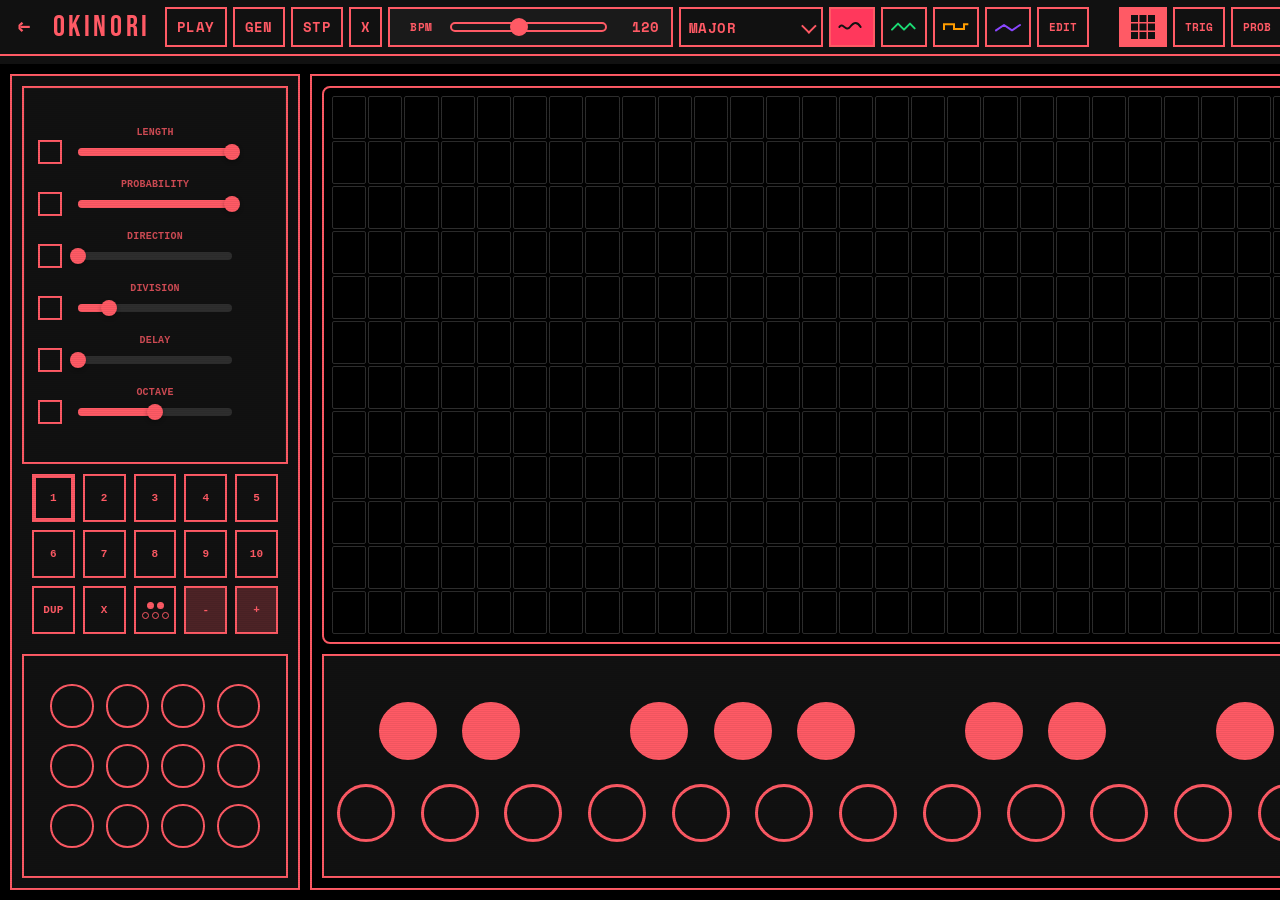
==== commit c09a9ed5: "Add OKINORI generative features + architecture docs + audio pop fix Major Features: - GEN button wit" ====
--- a/apps/okinori/index.html
+++ b/apps/okinori/index.html
@@ -56,9 +56,9 @@
     .topbar {
       display: grid;
       grid-template-columns: auto auto auto auto auto auto auto auto auto auto auto auto auto auto auto auto;
-      gap: 8px;
+      gap: 2px !important;
       align-items: center;
-      padding: 8px 14px;
+      padding: 6px 10px !important;
       border-bottom: 2px solid var(--line);
       background: var(--bg);
       min-width: 0;
@@ -75,7 +75,7 @@
       display: inline-flex;
       align-items: center;
       justify-content: center;
-      padding: 0 12px;
+      padding: 0 8px !important;
       text-transform: uppercase;
       white-space: nowrap;
     }
@@ -137,8 +137,8 @@
       height: 40px;
       justify-content: center;
       align-items: center;
-      margin-left: -4px; /* Pull closer to RND button */
-      margin-right: -8px; /* Pull even closer to RND, away from STP */
+      margin-left: 4px;
+      margin-right: 12px; /* Add more space before RST button */
     }
     .rnd-density-btn {
       width: 12px;
@@ -151,6 +151,68 @@
     }
     .rnd-density-btn.is-active {
       background: var(--current-track-color, var(--line));
+    }
+
+    .trig-prob-actions-wrap {
+      display: flex;
+      flex-direction: column;
+      gap: 2px;
+      height: 40px;
+      justify-content: center;
+      margin: 0 !important;
+    }
+    .trig-prob-action-btn {
+      background: transparent;
+      border: 2px solid var(--current-track-color, var(--line));
+      color: var(--current-track-color, var(--line));
+      padding: 2px 8px !important;
+      cursor: pointer;
+      font-size: 10px;
+      font-weight: 600;
+      letter-spacing: 0.5px;
+      height: 17px;
+      width: auto;
+      min-width: 45px;
+      transition: all 0.15s ease;
+      font-family: -apple-system, BlinkMacSystemFont, "Segoe UI", Roboto, sans-serif;
+      display: inline-flex;
+      align-items: center;
+      justify-content: center;
+    }
+    .trig-prob-action-btn:hover {
+      background: var(--current-track-color, var(--line));
+      color: var(--bg);
+    }
+    .trig-prob-action-btn.is-active {
+      background: transparent;
+      border-color: var(--current-track-color, var(--line));
+      color: var(--current-track-color, var(--line));
+      animation: pulse-button 0.6s ease-in-out infinite;
+    }
+    .trig-prob-action-btn.flash {
+      background: var(--current-track-color, var(--line)) !important;
+      border-color: var(--current-track-color, var(--line)) !important;
+      color: var(--bg) !important;
+      animation: flash-outline 0.3s ease-out;
+    }
+    @keyframes pulse-button {
+      0%, 100% { opacity: 1; }
+      50% { opacity: 0.5; }
+    }
+    @keyframes flash-outline {
+      0% {
+        background: var(--current-track-color, var(--line));
+        color: var(--bg);
+      }
+      100% {
+        background: transparent;
+        color: var(--current-track-color, var(--line));
+      }
+    }
+
+    .square-btn.pulse-cue {
+      animation: pulse-button 0.6s ease-in-out infinite;
+      border-color: var(--current-track-color, var(--line));
     }
 
     /* Remove focus outline - keyboard should always stay with iframe */
@@ -249,9 +311,8 @@
       content: "✓"; position: absolute; left: 16px; top: 13px; font-size: 16px;
     }
     .wave-row, .pattern-row {
-      display: inline-flex; gap: 8px; align-items: center; flex-wrap: nowrap;
-    }
-    .wave-row { min-width: 224px; justify-content: flex-start; }
+      display: contents;
+    }
     .pattern-btn { width: 100%; padding: 10px 14px; cursor: pointer; justify-content: flex-start; }
     .pattern-btn.is-active { background: #111; color: #fff; }
     .pattern-btn.is-dup { width: 100%; }
@@ -328,7 +389,44 @@
       display: none;
     }
     @media (max-width: 1400px) {
-      .topbar { grid-template-columns: repeat(8, auto) 1fr repeat(5, auto); overflow-x: auto; }
+      .topbar {
+        grid-template-columns: repeat(8, auto) 1fr repeat(5, auto);
+        overflow-x: auto;
+        gap: 2px !important;
+      }
+    }
+
+    /* FINAL TIGHT TOPBAR FIX - force grid columns to shrink to content */
+    .topbar {
+      grid-template-columns: repeat(auto-fit, minmax(0, max-content)) !important;
+      gap: 6px !important;
+      justify-content: flex-start !important;
+      padding: 6px 10px !important;
+    }
+
+    .topbar > * {
+      min-width: 0 !important;
+      width: auto !important;
+    }
+
+    .header-btn, .square-btn, .trig-prob-action-btn {
+      padding: 0 10px !important;
+    }
+
+    /* Add space between EDIT and GRID buttons */
+    #grid-btn {
+      margin-left: 24px !important;
+    }
+
+    /* Dashed outline for grid/trig/prob buttons when dice is waiting */
+    .waiting-for-selection {
+      border-style: dashed !important;
+      animation: pulse-waiting 1.5s ease-in-out infinite;
+    }
+
+    @keyframes pulse-waiting {
+      0%, 100% { opacity: 0.7; }
+      50% { opacity: 1; }
     }
   </style>
 </head>
@@ -341,12 +439,6 @@
 
       <button class="header-btn" data-role="play" id="play-toggle">PLAY</button>
       <button class="header-btn" data-role="generate" id="gen-btn">GEN</button>
-      <button class="header-btn" data-role="random" id="rnd-btn">RND</button>
-      <div class="rnd-density-wrap" id="rnd-density-wrap">
-        <button class="rnd-density-btn" data-density="3"></button>
-        <button class="rnd-density-btn" data-density="2"></button>
-        <button class="rnd-density-btn is-active" data-density="1"></button>
-      </div>
       <button class="header-btn" data-role="step-record" id="stp-btn">STP</button>
       <button class="header-btn" data-role="clear" id="x-btn">X</button>
       <button class="header-btn" data-role="overdub" id="dub-btn" style="display: none;">DUB</button>
@@ -367,22 +459,38 @@
       </div>
 
       <div class="wave-row" id="wave-row"></div>
-      <button class="square-btn" id="trig-btn">TRIG</button>
+      <button class="square-btn" id="edit-btn" style="min-width: 70px;">EDIT</button>
       <button class="square-btn" id="grid-btn" aria-label="Grid">
-        <svg width="16" height="16" viewBox="0 0 16 16" fill="currentColor">
-          <rect x="1" y="1" width="4" height="4"/>
-          <rect x="6" y="1" width="4" height="4"/>
-          <rect x="11" y="1" width="4" height="4"/>
-          <rect x="1" y="6" width="4" height="4"/>
-          <rect x="6" y="6" width="4" height="4"/>
-          <rect x="11" y="6" width="4" height="4"/>
-          <rect x="1" y="11" width="4" height="4"/>
-          <rect x="6" y="11" width="4" height="4"/>
-          <rect x="11" y="11" width="4" height="4"/>
+        <svg width="24" height="24" viewBox="0 0 24 24" fill="currentColor">
+          <rect x="0" y="0" width="7" height="7"/>
+          <rect x="8.5" y="0" width="7" height="7"/>
+          <rect x="17" y="0" width="7" height="7"/>
+          <rect x="0" y="8.5" width="7" height="7"/>
+          <rect x="8.5" y="8.5" width="7" height="7"/>
+          <rect x="17" y="8.5" width="7" height="7"/>
+          <rect x="0" y="17" width="7" height="7"/>
+          <rect x="8.5" y="17" width="7" height="7"/>
+          <rect x="17" y="17" width="7" height="7"/>
         </svg>
       </button>
+      <button class="square-btn" id="trig-btn">TRIG</button>
       <button class="square-btn" id="prob-btn">PROB</button>
-      <button class="square-btn" id="edit-btn">EDIT</button>
+      <button class="square-btn" id="random-trig-prob-btn" aria-label="Random">
+        <svg width="20" height="20" viewBox="0 0 20 20" fill="currentColor">
+          <circle cx="3" cy="3" r="1.5"/>
+          <circle cx="17" cy="3" r="1.5"/>
+          <circle cx="3" cy="10" r="1.5"/>
+          <circle cx="17" cy="10" r="1.5"/>
+          <circle cx="3" cy="17" r="1.5"/>
+          <circle cx="17" cy="17" r="1.5"/>
+        </svg>
+      </button>
+      <div class="rnd-density-wrap" id="rnd-density-wrap-topbar">
+        <button class="rnd-density-btn" data-density="3"></button>
+        <button class="rnd-density-btn" data-density="2"></button>
+        <button class="rnd-density-btn is-active" data-density="1"></button>
+      </div>
+      <button class="square-btn" id="reset-trig-prob-btn">RST</button>
       <div class="dropdown" id="settings-dropdown">
         <button class="dropdown-trigger square-btn" data-role="settings" id="settings-trigger" type="button">
           <svg width="16" height="16" viewBox="0 0 16 16" fill="none" stroke="currentColor" stroke-width="2">
@@ -407,7 +515,7 @@
     </div>
 
     <div class="frame-wrap">
-      <iframe class="app-frame" id="app-frame" src="app.html?v=20260405compact" title="OKINORI" allow="autoplay"></iframe>
+      <iframe class="app-frame" id="app-frame" src="app.html?v=20260406spacing" title="OKINORI" allow="autoplay"></iframe>
       <div class="status-pill" id="status-pill"></div>
     </div>
   </div>
@@ -435,7 +543,7 @@
     const frame = document.getElementById('app-frame');
     const statusPill = document.getElementById('status-pill');
     const playToggle = document.getElementById('play-toggle');
-    const rndBtn = document.getElementById('rnd-btn');
+    // const rndBtn = document.getElementById('rnd-btn'); // REMOVED - using dice/grid instead
     const genBtn = document.getElementById('gen-btn');
     const recBtn = document.getElementById('rec-btn');
     const stpBtn = document.getElementById('stp-btn');
@@ -447,6 +555,9 @@
     const gridBtn = document.getElementById('grid-btn');
     const editBtn = document.getElementById('edit-btn');
     const trigBtn = document.getElementById('trig-btn');
+    const probBtn = document.getElementById('prob-btn');
+    const randomTrigProbBtn = document.getElementById('random-trig-prob-btn');
+    const resetTrigProbBtn = document.getElementById('reset-trig-prob-btn');
     const scaleTrigger = document.getElementById('scale-trigger');
     const scaleCurrent = document.getElementById('scale-current');
     const scalePanel = document.getElementById('scale-panel');
@@ -478,7 +589,12 @@
     let overdubMode = false;         // false = clear pattern first, true = layer on top
     let stepPosition = 0;            // 0-31 for step record
     let patternBackup = null;        // For cancel/restore if needed
-    let generativeMode = false;      // Auto-generate new pattern at end of loop (per track)
+    let generativeMode = {           // Auto-generate new pattern at end of loop (per track)
+      synth: false,
+      bass: false,
+      keys: false,
+      lead: false
+    };
     let recordedNoteRange = { min: null, max: null }; // Track octave range during recording
 
     // Transport display mode - controls what visual feedback is shown
@@ -868,9 +984,9 @@
       // Update DUB button
       dubBtn.classList.toggle('is-overdub-on', overdubMode);
 
-      // Disable RND while recording
-      rndBtn.disabled = (recordState === 'armed' || recordState === 'recording');
-      rndBtn.style.opacity = rndBtn.disabled ? '0.5' : '1';
+      // Disable RND while recording - REMOVED (old RND button no longer exists)
+      // rndBtn.disabled = (recordState === 'armed' || recordState === 'recording');
+      // rndBtn.style.opacity = rndBtn.disabled ? '0.5' : '1';
     }
 
     function stopRecording() {
@@ -6096,9 +6212,9 @@
       updateFromInner();
       setTrack(currentTrack);
 
-      // Ensure RND button is enabled on load
-      rndBtn.disabled = false;
-      rndBtn.style.opacity = '1';
+      // Ensure RND button is enabled on load - REMOVED (old RND button no longer exists)
+      // rndBtn.disabled = false;
+      // rndBtn.style.opacity = '1';
 
       // Ensure CSS variable is set on load (both outer and inner document)
       const trackColor = TRACK_COLORS[currentTrackNumber];
@@ -6125,16 +6241,163 @@
       try { frame.contentWindow?.focus?.(); } catch {}
     });
 
-    gridBtn.addEventListener('click', () => setMainSurfaceMode('grid'));
-    editBtn.addEventListener('click', () => setMainSurfaceMode('edit'));
+    gridBtn.addEventListener('click', () => {
+      const win = getInnerWin();
+
+      console.log('🎮 GRID clicked - diceMode:', diceRandomizeMode, 'resetMode:', resetMode);
+
+      // If dice randomize mode is active, ALWAYS randomize (don't toggle mode off)
+      if (diceRandomizeMode) {
+        // Flash GRID button
+        gridBtn.classList.add('flash');
+        setTimeout(() => gridBtn.classList.remove('flash'), 300);
+
+        // Randomize the grid pattern
+        if (win?.sequencer) {
+          randomizeGridPattern(win.sequencer);
+        }
+        // IMPORTANT: Keep mode active - don't exit, don't toggle
+        return;
+      }
+
+      // If reset mode is active, ALWAYS clear (don't toggle mode off)
+      if (resetMode) {
+        // Flash GRID button
+        gridBtn.classList.add('flash');
+        setTimeout(() => gridBtn.classList.remove('flash'), 300);
+
+        // Clear the grid pattern for current track
+        if (win?.sequencer) {
+          const currentInstrument = currentTrack;
+          for (let i = 0; i < 384; i++) {
+            win.sequencer.sequencerTracks[currentInstrument][i] = 0;
+            win.sequencer.retrigTracks[currentInstrument][i] = 1;
+            win.sequencer.probTracks[currentInstrument][i] = 100;
+          }
+          win.sequencer.grid.createGrid();
+          win.sequencer.memory.savePatternWithUI(win.sequencer.currentPatternIndex);
+        }
+        // IMPORTANT: Keep mode active - don't exit, don't toggle
+        return;
+      }
+
+      // Normal GRID button behavior (not in any special mode)
+      // Just switch to grid view - DON'T clear or modify anything
+      console.log('🎮 Normal GRID mode - just switching view');
+
+      // Turn off TRIG mode if active
+      if (win?.sequencer?.trigMode) {
+        win.sequencer.trigMode = false;
+        trigBtn.classList.remove('is-active');
+      }
+
+      // Turn off PROB mode if active
+      if (win?.sequencer?.probMode) {
+        win.sequencer.probMode = false;
+        probBtn.classList.remove('is-active');
+      }
+
+      // Turn off EDIT button highlight
+      editBtn.classList.remove('is-active');
+
+      setMainSurfaceMode('grid');
+
+      // Refresh grid to remove TRIG/PROB visuals (but don't clear notes!)
+      if (win?.sequencer?.grid?.createGrid) {
+        win.sequencer.grid.createGrid();
+      }
+    });
+
+    editBtn.addEventListener('click', () => {
+      // If dice randomize mode is active, randomize all sound
+      if (diceRandomizeMode) {
+        // Flash button
+        editBtn.classList.add('flash');
+        setTimeout(() => editBtn.classList.remove('flash'), 300);
+
+        // Randomize all sound parameters
+        randomizeAllSound();
+        // Keep mode active - don't exit
+        return;
+      }
+
+      // If reset mode is active, reset all sound to neutral
+      if (resetMode) {
+        // Flash button
+        editBtn.classList.add('flash');
+        setTimeout(() => editBtn.classList.remove('flash'), 300);
+
+        // Reset all sound parameters to neutral
+        resetAllSound();
+        // Keep mode active - don't exit
+        return;
+      }
+
+      // Check if already in edit mode by checking the button's active state
+      if (editBtn.classList.contains('is-active')) {
+        // Already in edit mode, go back to grid
+        setMainSurfaceMode('grid');
+      } else {
+        // Switch to edit mode
+        setMainSurfaceMode('edit');
+      }
+    });
 
     // TRIG button handler - toggles retrig edit mode
     trigBtn.addEventListener('click', () => {
       const win = getInnerWin();
       if (!win?.sequencer) return;
 
+      // If dice randomize mode is active, activate TRIG mode and randomize (keep mode active)
+      if (diceRandomizeMode) {
+        // Flash TRIG button
+        trigBtn.classList.add('flash');
+        setTimeout(() => trigBtn.classList.remove('flash'), 300);
+
+        // Activate TRIG mode if not already active
+        setMainSurfaceMode('grid');
+        if (win.sequencer.probMode) {
+          win.sequencer.probMode = false;
+          probBtn.classList.remove('is-active');
+        }
+        win.sequencer.trigMode = true;
+        trigBtn.classList.add('is-active');
+
+        // Randomize TRIG values
+        randomizeTrigValues(win.sequencer);
+        // Keep dashed outlines visible - don't exit randomize mode
+        return;
+      }
+
+      // If reset mode is active, activate TRIG mode and reset values
+      if (resetMode) {
+        // Flash TRIG button
+        trigBtn.classList.add('flash');
+        setTimeout(() => trigBtn.classList.remove('flash'), 300);
+
+        // Activate TRIG mode if not already active
+        setMainSurfaceMode('grid');
+        if (win.sequencer.probMode) {
+          win.sequencer.probMode = false;
+          probBtn.classList.remove('is-active');
+        }
+        win.sequencer.trigMode = true;
+        trigBtn.classList.add('is-active');
+
+        // Reset TRIG values to 1
+        resetTrigValues(win.sequencer);
+        // Keep mode active - don't exit
+        return;
+      }
+
       // ALWAYS switch to grid mode first
       setMainSurfaceMode('grid');
+
+      // Turn off PROB mode if it's on (mutually exclusive)
+      if (win.sequencer.probMode) {
+        win.sequencer.probMode = false;
+        probBtn.classList.remove('is-active');
+      }
 
       // Toggle TRIG mode
       win.sequencer.trigMode = !win.sequencer.trigMode;
@@ -6149,6 +6412,361 @@
         win.sequencer.grid.createGrid();
       }
     });
+
+    // PROB button handler - toggles probability edit mode
+    if (probBtn) {
+      probBtn.addEventListener('click', () => {
+        console.log('🎲 PROB button clicked');
+        const win = getInnerWin();
+        if (!win?.sequencer) {
+          console.log('❌ No sequencer found');
+          return;
+        }
+
+        // If dice randomize mode is active, activate PROB mode and randomize (keep mode active)
+        if (diceRandomizeMode) {
+          // Flash PROB button
+          probBtn.classList.add('flash');
+          setTimeout(() => probBtn.classList.remove('flash'), 300);
+
+          // Activate PROB mode if not already active
+          setMainSurfaceMode('grid');
+          if (win.sequencer.trigMode) {
+            win.sequencer.trigMode = false;
+            trigBtn.classList.remove('is-active');
+          }
+          win.sequencer.probMode = true;
+          probBtn.classList.add('is-active');
+
+          // Randomize PROB values
+          randomizeProbValues(win.sequencer);
+          // Keep dashed outlines visible - don't exit randomize mode
+          return;
+        }
+
+        // If reset mode is active, activate PROB mode and reset values
+        if (resetMode) {
+          // Flash PROB button
+          probBtn.classList.add('flash');
+          setTimeout(() => probBtn.classList.remove('flash'), 300);
+
+          // Activate PROB mode if not already active
+          setMainSurfaceMode('grid');
+          if (win.sequencer.trigMode) {
+            win.sequencer.trigMode = false;
+            trigBtn.classList.remove('is-active');
+          }
+          win.sequencer.probMode = true;
+          probBtn.classList.add('is-active');
+
+          // Reset PROB values to 100%
+          resetProbValues(win.sequencer);
+          // Keep mode active - don't exit
+          return;
+        }
+
+        // ALWAYS switch to grid mode first
+        setMainSurfaceMode('grid');
+
+        // Turn off TRIG mode if it's on (mutually exclusive)
+        if (win.sequencer.trigMode) {
+          win.sequencer.trigMode = false;
+          trigBtn.classList.remove('is-active');
+        }
+
+        // Toggle PROB mode
+        win.sequencer.probMode = !win.sequencer.probMode;
+        console.log('🎲 PROB mode now:', win.sequencer.probMode);
+
+        // Update button visual state
+        probBtn.classList.toggle('is-active', win.sequencer.probMode);
+
+        // Refresh grid to show probability visuals
+        if (win.sequencer.grid?.createGrid) {
+          win.sequencer.grid.createGrid();
+        }
+      });
+    } else {
+      console.log('❌ PROB button not found in DOM');
+    }
+
+    // Track if dice randomize mode is active
+    let diceRandomizeMode = false;
+    let resetMode = false;
+
+    // RANDOM and RESET button handlers - work based on active TRIG/PROB mode
+    randomTrigProbBtn.addEventListener('click', () => {
+      const win = getInnerWin();
+      if (!win?.sequencer) return;
+
+      // Toggle dice randomize mode
+      diceRandomizeMode = !diceRandomizeMode;
+
+      // Turn off reset mode if it was on
+      if (resetMode) {
+        resetMode = false;
+        resetTrigProbBtn.classList.remove('is-active');
+      }
+
+      if (diceRandomizeMode) {
+        // Entering randomize mode - show dashed outlines
+        editBtn.classList.add('waiting-for-selection');
+        gridBtn.classList.add('waiting-for-selection');
+        trigBtn.classList.add('waiting-for-selection');
+        probBtn.classList.add('waiting-for-selection');
+
+        // Change EDIT text to SOUND
+        editBtn.textContent = 'SOUND';
+
+        // Highlight dice button
+        randomTrigProbBtn.classList.add('is-active');
+
+        // Flash the dice button
+        randomTrigProbBtn.classList.add('flash');
+        setTimeout(() => randomTrigProbBtn.classList.remove('flash'), 300);
+      } else {
+        // Exiting randomize mode - remove dashed outlines
+        editBtn.classList.remove('waiting-for-selection');
+        gridBtn.classList.remove('waiting-for-selection');
+        trigBtn.classList.remove('waiting-for-selection');
+        probBtn.classList.remove('waiting-for-selection');
+
+        // Change SOUND text back to EDIT
+        editBtn.textContent = 'EDIT';
+
+        // Remove dice button highlight
+        randomTrigProbBtn.classList.remove('is-active');
+      }
+    });
+
+    resetTrigProbBtn.addEventListener('click', () => {
+      const win = getInnerWin();
+      if (!win?.sequencer) return;
+
+      // Toggle reset mode
+      resetMode = !resetMode;
+
+      // Turn off randomize mode if it was on
+      if (diceRandomizeMode) {
+        diceRandomizeMode = false;
+        randomTrigProbBtn.classList.remove('is-active');
+      }
+
+      if (resetMode) {
+        // Entering reset mode - show dashed outlines
+        editBtn.classList.add('waiting-for-selection');
+        gridBtn.classList.add('waiting-for-selection');
+        trigBtn.classList.add('waiting-for-selection');
+        probBtn.classList.add('waiting-for-selection');
+
+        // Change EDIT text to SOUND
+        editBtn.textContent = 'SOUND';
+
+        // Highlight reset button
+        resetTrigProbBtn.classList.add('is-active');
+
+        // Flash the reset button
+        resetTrigProbBtn.classList.add('flash');
+        setTimeout(() => resetTrigProbBtn.classList.remove('flash'), 300);
+      } else {
+        // Exiting reset mode - remove dashed outlines
+        editBtn.classList.remove('waiting-for-selection');
+        gridBtn.classList.remove('waiting-for-selection');
+        trigBtn.classList.remove('waiting-for-selection');
+        probBtn.classList.remove('waiting-for-selection');
+
+        // Change SOUND text back to EDIT
+        editBtn.textContent = 'EDIT';
+
+        // Remove reset button highlight
+        resetTrigProbBtn.classList.remove('is-active');
+      }
+    });
+
+
+    function randomizeTrigValues(sequencer) {
+      const instruments = ['synth', 'bass', 'keys', 'lead', 'pad', 'fx'];
+      instruments.forEach(instrument => {
+        for (let i = 0; i < 384; i++) {
+          // Only randomize active steps
+          if (sequencer.sequencerTracks[instrument][i] > 0) {
+            sequencer.retrigTracks[instrument][i] = Math.floor(Math.random() * 4) + 1; // 1-4
+          }
+        }
+      });
+      sequencer.grid.createGrid();
+      sequencer.memory.savePatternWithUI(sequencer.currentPatternIndex);
+      console.log('🎲 Randomized all TRIG values (1-4) on active steps');
+    }
+
+    function resetTrigValues(sequencer) {
+      const instruments = ['synth', 'bass', 'keys', 'lead', 'pad', 'fx'];
+      instruments.forEach(instrument => {
+        for (let i = 0; i < 384; i++) {
+          // Only reset active steps
+          if (sequencer.sequencerTracks[instrument][i] > 0) {
+            sequencer.retrigTracks[instrument][i] = 1;
+          }
+        }
+      });
+      sequencer.grid.createGrid();
+      sequencer.memory.savePatternWithUI(sequencer.currentPatternIndex);
+      console.log('🔄 Reset all TRIG values to 1 on active steps');
+    }
+
+    function randomizeProbValues(sequencer) {
+      const instruments = ['synth', 'bass', 'keys', 'lead', 'pad', 'fx'];
+      const probValues = [25, 50, 75, 100];
+      instruments.forEach(instrument => {
+        for (let i = 0; i < 384; i++) {
+          // Only randomize active steps
+          if (sequencer.sequencerTracks[instrument][i] > 0) {
+            sequencer.probTracks[instrument][i] = probValues[Math.floor(Math.random() * probValues.length)];
+          }
+        }
+      });
+      sequencer.grid.createGrid();
+      sequencer.memory.savePatternWithUI(sequencer.currentPatternIndex);
+      console.log('🎲 Randomized all PROB values (25/50/75/100) on active steps');
+    }
+
+    function resetProbValues(sequencer) {
+      const instruments = ['synth', 'bass', 'keys', 'lead', 'pad', 'fx'];
+      instruments.forEach(instrument => {
+        for (let i = 0; i < 384; i++) {
+          // Only reset active steps
+          if (sequencer.sequencerTracks[instrument][i] > 0) {
+            sequencer.probTracks[instrument][i] = 100;
+          }
+        }
+      });
+      sequencer.grid.createGrid();
+      sequencer.memory.savePatternWithUI(sequencer.currentPatternIndex);
+      console.log('🔄 Reset all PROB values to 100% on active steps');
+    }
+
+    // Expose to window so iframe can call it
+    window.randomizeGridPattern = function(sequencer) {
+      const currentInstrument = currentTrack;
+      const track = sequencer.sequencerTracks[currentInstrument];
+
+      // Use density to control fill percentage
+      // density 1 (1 button lit) = 5-10% sparse
+      // density 2 (2 buttons lit) = 15-25% medium
+      // density 3 (3 buttons lit) = 30-40% dense/chaotic
+      let fillPercentage;
+      if (rndDensity === 1) {
+        fillPercentage = 0.05 + Math.random() * 0.05; // 5-10%
+      } else if (rndDensity === 2) {
+        fillPercentage = 0.15 + Math.random() * 0.1; // 15-25%
+      } else {
+        fillPercentage = 0.3 + Math.random() * 0.1; // 30-40%
+      }
+
+      const numSteps = Math.floor(384 * fillPercentage);
+
+      // SAFETY: Ensure we ALWAYS add at least some notes (minimum 5 steps)
+      const minSteps = Math.max(numSteps, 5);
+
+      // Pick one random octave value for the whole pattern (mono - no chords)
+      const octaveValue = Math.floor(Math.random() * 5); // 0-4 octave values
+
+      // Clear current track
+      for (let i = 0; i < 384; i++) {
+        track[i] = 0;
+        sequencer.retrigTracks[currentInstrument][i] = 1;
+        sequencer.probTracks[currentInstrument][i] = 100;
+      }
+
+      // Add random notes with the same octave value (mono)
+      // Use a Set to avoid duplicate indices
+      const usedIndices = new Set();
+      while (usedIndices.size < minSteps) {
+        const randomIndex = Math.floor(Math.random() * 384);
+        usedIndices.add(randomIndex);
+      }
+
+      // Apply the notes
+      usedIndices.forEach(index => {
+        track[index] = octaveValue;
+      });
+
+      sequencer.grid.createGrid();
+      sequencer.memory.savePatternWithUI(sequencer.currentPatternIndex);
+      console.log('🎲 Randomized GRID pattern for', currentInstrument, '- density:', rndDensity, 'octave:', octaveValue, 'steps:', minSteps);
+    };
+
+    function randomizeAllSound() {
+      const doc = getInnerDoc();
+      if (!doc) return;
+
+      const editSurface = doc.querySelector('.edit-surface-injected');
+      if (!editSurface) {
+        console.log('Edit surface not found - switching to edit mode first');
+        setMainSurfaceMode('edit');
+        setTimeout(randomizeAllSound, 100);
+        return;
+      }
+
+      // Click all 4 dice buttons in the edit panels
+      const diceButtons = editSurface.querySelectorAll('.dice-randomize-btn');
+      diceButtons.forEach(btn => {
+        btn.click();
+      });
+
+      console.log('🎲 Randomized ALL SOUND parameters (SOUND + FILTER + ADSR + FX)');
+    }
+
+    function resetAllSound() {
+      const win = getInnerWin();
+      if (!win?.sequencer) return;
+
+      const synthEngine = win.sequencer;
+      const activeTrack = getCurrentTrackName();
+
+      if (!synthEngine.instrumentSettings || !synthEngine.instrumentSettings[activeTrack]) return;
+
+      // Reset to neutral/default values
+      const defaults = {
+        // ADSR
+        attack: 0.01,
+        decay: 0.1,
+        sustain: 0.7,
+        release: 0.3,
+        // Filter ADSR
+        filterAttack: 0.01,
+        filterDecay: 0.1,
+        filterSustain: 0.7,
+        filterRelease: 0.3,
+        // Filter
+        filterCutoff: 1000,
+        filterRes: 1,
+        filterDrive: 0,
+        filterTrack: 50,
+        filterType: 'lowpass',
+        // Sound
+        waveform: 'sine',
+        detune: 0,
+        octave: 0,
+        pan: 0,
+        velocity: 1
+      };
+
+      // Apply defaults
+      Object.assign(synthEngine.instrumentSettings[activeTrack], defaults);
+
+      // Persist to localStorage
+      if (synthEngine.saveInstrumentSettings) {
+        synthEngine.saveInstrumentSettings();
+      }
+
+      // If in edit mode, refresh the UI
+      if (mainSurfaceMode === 'edit') {
+        renderEditView();
+      }
+
+      console.log('🔄 Reset all SOUND parameters to neutral defaults');
+    }
 
     playToggle.addEventListener('click', () => {
       const win = getInnerWin();
@@ -6157,53 +6775,73 @@
       else clickInner('play-button');
       setTimeout(updateFromInner, 50);
     });
-    // RND density control state (1 = default, 2 = +25%, 3 = +50%)
+    // RND density control state (1 = sparse, 2 = medium, 3 = dense/chaotic)
     let rndDensity = 1;
 
-    // Wire up RND density buttons
-    const rndDensityWrap = document.getElementById('rnd-density-wrap');
-    if (rndDensityWrap) {
-      const densityButtons = rndDensityWrap.querySelectorAll('.rnd-density-btn');
+    // Wire up RND density buttons in topbar
+    const rndDensityWrapTopbar = document.getElementById('rnd-density-wrap-topbar');
+    if (rndDensityWrapTopbar) {
+      const densityButtons = rndDensityWrapTopbar.querySelectorAll('.rnd-density-btn');
       densityButtons.forEach(btn => {
         btn.addEventListener('click', () => {
           const density = parseInt(btn.dataset.density);
           rndDensity = density;
 
-          // Update active states - all buttons up to and including clicked one
+          // Update active states - bottom button is 1, middle is 2, top is 3
+          // Light up from bottom to clicked button
           densityButtons.forEach(b => {
             const bDensity = parseInt(b.dataset.density);
             b.classList.toggle('is-active', bDensity <= density);
           });
+
+          console.log('🎚️ Density set to:', density);
         });
       });
     }
 
-    rndBtn.addEventListener('click', () => {
-      // Pass density to inner window
+    // OLD RND BUTTON REMOVED - using dice/grid workflow instead
+    // rndBtn.addEventListener('click', () => {
+    //   const win = getInnerWin();
+    //   if (win) {
+    //     win.rndDensityMultiplier = rndDensity === 1 ? 1.0 : rndDensity === 2 ? 1.25 : 1.5;
+    //   }
+    //   clickInner('random-button');
+    // });
+
+    genBtn.addEventListener('click', () => {
       const win = getInnerWin();
-      if (win) {
-        win.rndDensityMultiplier = rndDensity === 1 ? 1.0 : rndDensity === 2 ? 1.25 : 1.5;
-      }
-      clickInner('random-button');
-    });
-
-    genBtn.addEventListener('click', () => {
-      generativeMode = !generativeMode;
-      genBtn.classList.toggle('is-active', generativeMode);
+      if (!win?.sequencer) return;
+
+      const track = currentTrack; // Current track name (synth/bass/keys/lead)
+
+      // Toggle generative mode for this track
+      generativeMode[track] = !generativeMode[track];
+      genBtn.classList.toggle('is-active', generativeMode[track]);
 
       // Apply track color directly to this button
       const trackColor = TRACK_COLORS[currentTrackNumber]?.color || '#ff5a65';
-      if (generativeMode) {
+      if (generativeMode[track]) {
         genBtn.style.background = trackColor;
         genBtn.style.color = 'var(--bg)';
         genBtn.style.borderColor = trackColor;
+
+        // Generate initial pattern immediately
+        randomizeGridPattern(win.sequencer);
+
+        showStatus(`GENERATIVE MODE ON - ${track.toUpperCase()}`);
       } else {
         genBtn.style.background = 'transparent';
         genBtn.style.color = trackColor;
         genBtn.style.borderColor = trackColor;
-      }
-
-      showStatus(generativeMode ? 'GENERATIVE MODE ON' : 'GENERATIVE MODE OFF');
+
+        showStatus(`GENERATIVE MODE OFF - ${track.toUpperCase()}`);
+      }
+
+      // Store generative state in the iframe so it persists
+      win.__generativeMode = generativeMode;
+
+      // Also expose to parent window for iframe to access
+      window.__generativeMode = generativeMode;
     });
 
     recBtn.addEventListener('click', () => {
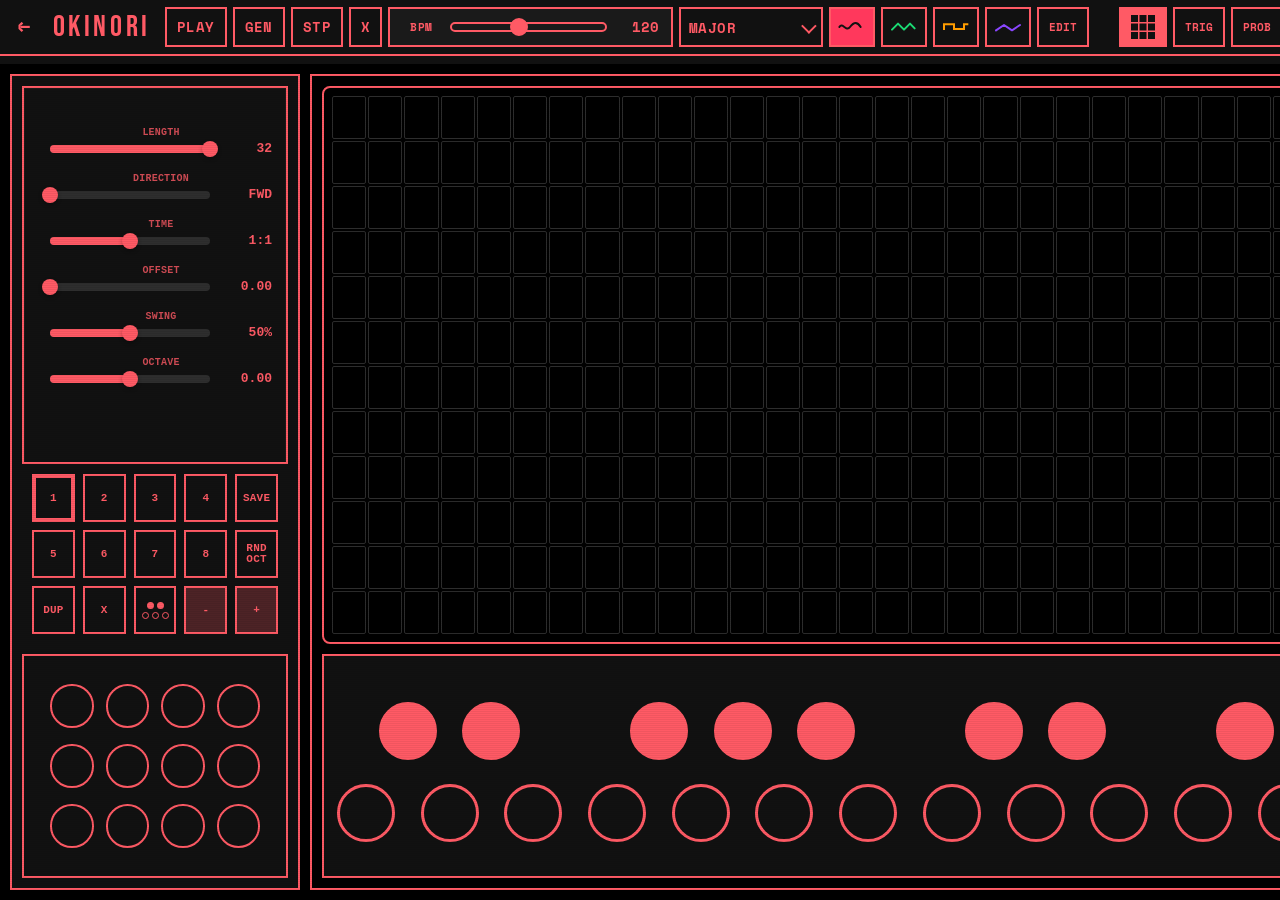
==== commit 9c41a708: "Add per-track LENGTH sliders + click-anywhere slider interaction Major Features: - Per-track control" ====
--- a/apps/okinori/index.html
+++ b/apps/okinori/index.html
@@ -515,7 +515,7 @@
     </div>
 
     <div class="frame-wrap">
-      <iframe class="app-frame" id="app-frame" src="app.html?v=20260406spacing" title="OKINORI" allow="autoplay"></iframe>
+      <iframe class="app-frame" id="app-frame" src="app.html?v=PATTERNS8_SAVE_RNDOCT" title="OKINORI" allow="autoplay"></iframe>
       <div class="status-pill" id="status-pill"></div>
     </div>
   </div>
@@ -653,6 +653,18 @@
 
       // Set CSS variable on topbar root - all buttons inherit automatically
       topbar.style.setProperty('--track-color', trackColor);
+
+      // Update GEN button color if it's active for the current track
+      const genBtn = document.getElementById('gen-btn');
+      if (genBtn && generativeMode[currentTrack]) {
+        genBtn.style.background = trackColor;
+        genBtn.style.color = 'var(--bg)';
+        genBtn.style.borderColor = trackColor;
+      } else if (genBtn) {
+        genBtn.style.background = 'transparent';
+        genBtn.style.color = trackColor;
+        genBtn.style.borderColor = trackColor;
+      }
     }
 
     function setMainSurfaceMode(mode) {
@@ -4389,6 +4401,10 @@
           border-color: var(--current-track-color, var(--app-line)) !important;
           background: var(--app-bg) !important;
         }
+        .grid-cell.dimmed-by-length {
+          opacity: 0.3 !important;
+        }
+
         .sequencer-cell, .grid-cell {
           border-color: var(--app-grid-line) !important;
           background: var(--app-cell-bg) !important;
@@ -5114,14 +5130,14 @@
         const topPadding = isFirst ? '12px' : '3px';
         const bottomPadding = isLast ? '12px' : '3px';
         return `
-          <div class="module-card" style="min-height: 0 !important; gap: 2px !important; padding: ${topPadding} 0 ${bottomPadding} 0;">
-            <div class="module-label" style="font-size: 10px;">${label}</div>
-            <div style="display: flex; align-items: center; gap: 16px; width: 100%; padding-right: 40px;">
-              <button class="trk-cont-btn" style="width: 24px; height: 24px; min-width: 24px; border: 2px solid currentColor; background: transparent; color: currentColor; font: 700 10px 'Space Mono', monospace; cursor: pointer; padding: 0;"></button>
+          <div class="module-card" style="min-height: 0 !important; gap: 2px !important; padding: ${topPadding} 0 ${bottomPadding} 0; padding-left: 12px;">
+            <div class="module-label" style="font-size: 10px; text-align: left;">${label}</div>
+            <div style="display: flex; align-items: center; gap: 12px; width: 100%;">
               <div class="module-slider-wrap" data-value="${value}" data-min="${min}" data-max="${max}" style="flex: 1;">
                 <div class="module-slider-fill" style="width: ${ratio * 100}%"></div>
                 <div class="module-slider-thumb" style="left: ${ratio * 100}%"></div>
               </div>
+              <div class="module-readout" style="min-width: 50px; text-align: right;">${readout}</div>
             </div>
           </div>
         `;
@@ -5362,13 +5378,35 @@
           const fill = sliderWrap.querySelector('.module-slider-fill');
           const thumb = sliderWrap.querySelector('.module-slider-thumb');
 
-          const updateVisual = (value) => {
+          const updateVisual = (value, skipStoreUpdate = false) => {
             const ratio = (value - min) / (max - min);
             fill.style.width = `${ratio * 100}%`;
             thumb.style.left = `${ratio * 100}%`;
             if (readout) {
-              const displayValue = Math.abs(value) < 1 ? value.toFixed(2) : Math.round(value);
+              const label = card?.querySelector('.module-label')?.textContent || '';
+              let displayValue;
+              let paramName = label.toLowerCase();
+
+              if (label === 'DIRECTION') {
+                const dirs = ['FWD', 'REV', 'PEND', 'RAND'];
+                displayValue = dirs[Math.round(value)] || 'FWD';
+              } else if (label === 'TIME') {
+                const ratios = ['1:8', '1:6', '1:4', '1:3', '1:2', '2:3', '1:1', '3:2', '2:1', '3:1', '4:1', '6:1', '8:1'];
+                displayValue = ratios[Math.round(value)] || '1:1';
+              } else if (label === 'SWING') {
+                displayValue = Math.round(value) + '%';
+              } else {
+                displayValue = Math.abs(value) < 1 ? value.toFixed(2) : Math.round(value);
+              }
+
               readout.textContent = displayValue;
+
+              // Update track control storage
+              if (!skipStoreUpdate && typeof setTrackControl === 'function') {
+                const win = getInnerWin();
+                const instrument = win?.sequencer?.currentInstrument || win?.synthEngine?.currentInstrument || 'synth';
+                setTrackControl(instrument, paramName, Math.round(value));
+              }
             }
           };
 
@@ -5385,14 +5423,16 @@
             }
             lastClickTime = now;
 
-            const startX = e.clientX;
-            const startVal = currentVal;
-
             const move = (ev) => {
               const rect = sliderWrap.getBoundingClientRect();
-              const deltaRatio = (ev.clientX - startX) / rect.width;
-              let value = startVal + deltaRatio * (max - min);
+              const x = Math.max(0, Math.min(rect.width, ev.clientX - rect.left));
+              const ratio = x / rect.width;
+              let value = min + ratio * (max - min);
               value = Math.min(max, Math.max(min, value));
+
+              // Round to integer for discrete sliders
+              value = Math.round(value);
+
               currentVal = value;
               sliderWrap.dataset.value = value;
               updateVisual(value);
@@ -5402,6 +5442,9 @@
               doc.removeEventListener("mousemove", move);
               doc.removeEventListener("mouseup", up);
             };
+
+            // Immediately jump to clicked position
+            move(e);
 
             doc.addEventListener("mousemove", move);
             doc.addEventListener("mouseup", up);
@@ -5718,18 +5761,22 @@
 
       function renderModuleTabs() {
         let currentPattern = 1;
-        let patternMode = 'normal'; // 'normal', 'dup', 'clear'
+        let patternMode = 'normal'; // 'normal', 'dup', 'clear', 'save'
         let patternPendingDelete = null; // Track pattern pending deletion (requires second click)
         let sourcePatternForDup = null; // Track source pattern for DUP mode
+        let sourcePatternForSave = null; // Track source pattern for SAVE mode
 
         // Sync with global mode
         function syncGlobalMode() {
           globalPatternMode = patternMode;
         }
 
+        // ⚠️ IMPORTANT: Pattern grid buttons are DYNAMICALLY CREATED from this array
+        // This is the 5x2 grid shown in the EDIT panel (left side)
+        // NOT the pattern buttons in app.html (those are old/unused)
         const patternButtons = [
-          '1', '2', '3', '4', '5',
-          '6', '7', '8', '9', '10'
+          '1', '2', '3', '4', 'SAVE',
+          '5', '6', '7', '8', 'RND OCT'
         ];
         const controlTabs = [
           ['dup','DUP'],
@@ -5755,11 +5802,26 @@
 
         function updatePatternVisuals() {
           moduleTabsSticky.querySelectorAll('.pattern-tab').forEach(btn => {
-            const num = parseInt(btn.dataset.pattern);
+            const patternValue = btn.dataset.pattern;
+
+            // Skip special buttons (SAVE, RND OCT) - they don't participate in visual updates
+            if (patternValue === 'SAVE' || patternValue === 'RND OCT') {
+              // Keep original text
+              btn.textContent = patternValue;
+              // Add mode class if in save mode for SAVE button
+              if (patternValue === 'SAVE' && patternMode === 'save') {
+                btn.classList.add('is-active');
+              } else {
+                btn.classList.remove('is-active', 'has-data', 'dup-mode', 'clear-mode', 'is-source', 'pending-delete', 'source-selected');
+              }
+              return;
+            }
+
+            const num = parseInt(patternValue);
             const isActive = num === currentPattern;
             const hasSaved = patternHasData(num);
             const isPendingDelete = num === patternPendingDelete;
-            const isSource = num === sourcePatternForDup;
+            const isSource = num === sourcePatternForDup || num === sourcePatternForSave;
 
             // Remove all state classes
             btn.classList.remove('is-active', 'has-data', 'dup-mode', 'clear-mode', 'is-source', 'pending-delete', 'source-selected');
@@ -5788,6 +5850,14 @@
                 btn.classList.add('source-selected');
               }
               // Don't show active state in dup mode
+            } else if (patternMode === 'save') {
+              btn.classList.add('dup-mode'); // Use same visual style as dup mode
+              if (isSource) {
+                btn.classList.add('is-source');
+              }
+              if (sourcePatternForSave !== null) {
+                btn.classList.add('source-selected');
+              }
             } else {
               // Only show active state in normal mode
               if (isActive) btn.classList.add('is-active');
@@ -5819,9 +5889,78 @@
           // Don't set initial active class here - let updatePatternVisuals handle it
 
           btn.addEventListener('click', () => {
+            // Handle special buttons (SAVE, RND OCT)
+            if (num === 'SAVE') {
+              // Enter SAVE mode (like DUP mode)
+              if (patternMode !== 'save') {
+                patternMode = 'save';
+                sourcePatternForSave = null;
+                syncGlobalMode();
+                updatePatternVisuals();
+              }
+              return;
+            }
+
+            if (num === 'RND OCT') {
+              // Randomize octave values for all notes on current track's grid
+              const win = getInnerWin();
+              if (win?.sequencer) {
+                const currentInstrument = currentTrack;
+                const track = win.sequencer.sequencerTracks[currentInstrument];
+
+                for (let i = 0; i < 384; i++) {
+                  if (track[i] > 0) {
+                    // Randomize octave (1-5) for existing notes only
+                    track[i] = Math.floor(Math.random() * 5) + 1;
+                  }
+                }
+
+                win.sequencer.grid.createGrid();
+                win.sequencer.memory.savePatternWithUI(win.sequencer.currentPatternIndex);
+
+                // Flash button
+                btn.classList.add('flash');
+                setTimeout(() => btn.classList.remove('flash'), 300);
+              }
+              return;
+            }
+
             const targetPattern = parseInt(num);
 
-            if (patternMode === 'dup') {
+            if (patternMode === 'save') {
+              // Two-click SAVE: first click selects source, second click saves to target
+              if (sourcePatternForSave === null) {
+                // First click - select current pattern as source
+                sourcePatternForSave = currentPattern;
+                updatePatternVisuals();
+              } else {
+                // Second click - save to target slot
+                const win = getInnerWin();
+                if (win && win.sequencer && win.sequencer.memory) {
+                  const sourceIndex = sourcePatternForSave - 1;
+                  const targetIndex = targetPattern - 1;
+
+                  // Deep clone the source pattern
+                  const sourceData = win.sequencer.memory.patternMemory[sourceIndex];
+                  if (sourceData) {
+                    win.sequencer.memory.patternMemory[targetIndex] = structuredClone(sourceData);
+
+                    // Switch to the target pattern
+                    currentPattern = targetPattern;
+                    win.sequencer.currentPatternIndex = targetIndex;
+                    win.sequencer.memory.loadPattern(targetIndex);
+
+                    // Flash animation
+                    btn.classList.add('flash-copy');
+                    setTimeout(() => btn.classList.remove('flash-copy'), 300);
+                  }
+                }
+                // Exit save mode
+                sourcePatternForSave = null;
+                updatePatternVisuals();
+                exitPatternMode();
+              }
+            } else if (patternMode === 'dup') {
               // Two-click DUP: first click selects source, second click copies to target
               if (sourcePatternForDup === null) {
                 // First click - select source pattern to copy from
@@ -6144,15 +6283,174 @@
       // Set global reference for buttons to access
       globalOpenModule = openModule;
 
+      // Track control storage (per instrument) - 4 instruments only
+      const trackControls = {
+        synth: { length: 32, direction: 0, time: 6, offset: 0, swing: 50, octave: 0 },
+        bass: { length: 32, direction: 0, time: 6, offset: 0, swing: 50, octave: 0 },
+        keys: { length: 32, direction: 0, time: 6, offset: 0, swing: 50, octave: 0 },
+        lead: { length: 32, direction: 0, time: 6, offset: 0, swing: 50, octave: 0 }
+      };
+
+      // Expose to iframe
+      function getTrackControls(instrument) {
+        return trackControls[instrument] || trackControls.synth;
+      }
+
+      function setTrackControl(instrument, param, value) {
+        if (trackControls[instrument]) {
+          trackControls[instrument][param] = value;
+          // Call INTO the iframe to update its grid
+          const innerWin = getInnerWin();
+          if (innerWin?.updateLengthDimming) {
+            innerWin.updateLengthDimming();
+          }
+        }
+      }
+
+      // Function to refresh slider displays when instrument changes
+      function refreshTrackSliders(instrument) {
+        const controls = trackControls[instrument];
+        if (!controls) return;
+
+        const doc = getInnerDoc();
+        if (!doc) return;
+
+        // Update each slider to show current instrument's values
+        doc.querySelectorAll('.module-slider-wrap').forEach(sliderWrap => {
+          const card = sliderWrap.closest('.module-card');
+          const label = card?.querySelector('.module-label')?.textContent || '';
+          const paramName = label.toLowerCase();
+
+          if (controls.hasOwnProperty(paramName)) {
+            const value = controls[paramName];
+            sliderWrap.dataset.value = value;
+
+            // Update visual (fill, thumb, readout)
+            const min = parseFloat(sliderWrap.dataset.min || 0);
+            const max = parseFloat(sliderWrap.dataset.max || 100);
+            const ratio = (value - min) / (max - min);
+
+            const fill = sliderWrap.querySelector('.module-slider-fill');
+            const thumb = sliderWrap.querySelector('.module-slider-thumb');
+            const readout = card?.querySelector('.module-readout');
+
+            if (fill) fill.style.width = `${ratio * 100}%`;
+            if (thumb) thumb.style.left = `${ratio * 100}%`;
+
+            if (readout) {
+              let displayValue;
+              if (label === 'DIRECTION') {
+                const dirs = ['FWD', 'REV', 'PEND', 'RAND'];
+                displayValue = dirs[Math.round(value)] || 'FWD';
+              } else if (label === 'TIME') {
+                const ratios = ['1:8', '1:6', '1:4', '1:3', '1:2', '2:3', '1:1', '3:2', '2:1', '3:1', '4:1', '6:1', '8:1'];
+                displayValue = ratios[Math.round(value)] || '1:1';
+              } else if (label === 'SWING') {
+                displayValue = Math.round(value) + '%';
+              } else {
+                displayValue = Math.abs(value) < 1 ? value.toFixed(2) : Math.round(value);
+              }
+              readout.textContent = displayValue;
+            }
+          }
+        });
+      }
+
+      // Make accessible globally
+      window.getTrackControls = getTrackControls;
+      window.setTrackControl = setTrackControl;
+      window.refreshTrackSliders = refreshTrackSliders;
+
+      function loadSliderValuesForInstrument(instrument) {
+        const controls = trackControls[instrument] || trackControls.synth;
+        const doc = getInnerDoc();
+        if (!doc) return;
+
+        // Update each slider to match the current instrument's values
+        const sliders = doc.querySelectorAll('.module-slider-wrap');
+        sliders.forEach(sliderWrap => {
+          const card = sliderWrap.closest('.module-card');
+          if (!card) return;
+
+          const label = card.querySelector('.module-label')?.textContent || '';
+          const paramName = label.toLowerCase();
+
+          if (controls[paramName] !== undefined) {
+            const value = controls[paramName];
+            sliderWrap.dataset.value = value;
+
+            // Trigger visual update
+            const event = new MouseEvent('mousedown', { bubbles: true, clientX: 0 });
+            sliderWrap.dispatchEvent(event);
+            const upEvent = new MouseEvent('mouseup', { bubbles: true });
+            document.dispatchEvent(upEvent);
+
+            // Directly update visuals
+            const min = parseFloat(sliderWrap.dataset.min || 0);
+            const max = parseFloat(sliderWrap.dataset.max || 100);
+            const ratio = (value - min) / (max - min);
+            const fill = sliderWrap.querySelector('.module-slider-fill');
+            const thumb = sliderWrap.querySelector('.module-slider-thumb');
+            const readout = card.querySelector('.module-readout');
+
+            if (fill) fill.style.width = `${ratio * 100}%`;
+            if (thumb) thumb.style.left = `${ratio * 100}%`;
+
+            if (readout) {
+              let displayValue;
+              if (label === 'DIRECTION') {
+                const dirs = ['FWD', 'REV', 'PEND', 'RAND'];
+                displayValue = dirs[value] || 'FWD';
+              } else if (label === 'TIME') {
+                const ratios = ['1:8', '1:6', '1:4', '1:3', '1:2', '2:3', '1:1', '3:2', '2:1', '3:1', '4:1', '6:1', '8:1'];
+                displayValue = ratios[value] || '1:1';
+              } else if (label === 'SWING') {
+                displayValue = value + '%';
+              } else {
+                displayValue = value;
+              }
+              readout.textContent = displayValue;
+            }
+          }
+        });
+      }
+
+      // Watch for instrument changes and keep grid visuals updated
+      let lastInstrument = 'synth';
+      let createGridHooked = false;
+
+      let updateInterval = setInterval(() => {
+        const win = getInnerWin();
+        const currentInstrument = win?.sequencer?.activeInstrument || 'synth';
+        if (currentInstrument !== lastInstrument) {
+          lastInstrument = currentInstrument;
+          loadSliderValuesForInstrument(currentInstrument);
+        }
+        // Always update grid visuals to maintain dimming
+        updateGridVisuals();
+
+        // Hook into createGrid once it's available
+        if (!createGridHooked && win?.sequencer?.grid?.createGrid) {
+          const originalCreateGrid = win.sequencer.grid.createGrid;
+          win.sequencer.grid.createGrid = function(...args) {
+            const result = originalCreateGrid.apply(this, args);
+            // Re-apply dimming immediately after grid recreation
+            setTimeout(() => updateGridVisuals(), 10);
+            return result;
+          };
+          createGridHooked = true;
+        }
+      }, 50); // Faster polling to catch grid recreation
+
       // Initialize track sliders (always visible)
       if (trackSlidersPanel) {
         trackSlidersPanel.innerHTML = `
           <div class="module-grid" style="grid-template-columns: 1fr;">
             ${createTrkContSlider('LENGTH', 32, 1, 32, '32', true, false)}
-            ${createTrkContSlider('PROBABILITY', 100, 0, 100, '100%', false, false)}
             ${createTrkContSlider('DIRECTION', 0, 0, 3, 'FWD', false, false)}
-            ${createTrkContSlider('DIVISION', 4, 1, 16, '4', false, false)}
-            ${createTrkContSlider('DELAY', 0, 0, 100, '0ms', false, false)}
+            ${createTrkContSlider('TIME', 6, 0, 12, '1:1', false, false)}
+            ${createTrkContSlider('OFFSET', 0, 0, 31, '0', false, false)}
+            ${createTrkContSlider('SWING', 50, 0, 100, '50%', false, false)}
             ${createTrkContSlider('OCTAVE', 0, -2, 2, '0', false, true)}
           </div>
         `;
@@ -6600,18 +6898,16 @@
     }
 
     function resetTrigValues(sequencer) {
-      const instruments = ['synth', 'bass', 'keys', 'lead', 'pad', 'fx'];
-      instruments.forEach(instrument => {
-        for (let i = 0; i < 384; i++) {
-          // Only reset active steps
-          if (sequencer.sequencerTracks[instrument][i] > 0) {
-            sequencer.retrigTracks[instrument][i] = 1;
-          }
-        }
-      });
+      // Per-track reset (only current track)
+      const currentInstrument = currentTrack;
+      for (let i = 0; i < 384; i++) {
+        // Only reset active steps
+        if (sequencer.sequencerTracks[currentInstrument][i] > 0) {
+          sequencer.retrigTracks[currentInstrument][i] = 1;
+        }
+      }
       sequencer.grid.createGrid();
       sequencer.memory.savePatternWithUI(sequencer.currentPatternIndex);
-      console.log('🔄 Reset all TRIG values to 1 on active steps');
     }
 
     function randomizeProbValues(sequencer) {
@@ -6631,18 +6927,31 @@
     }
 
     function resetProbValues(sequencer) {
-      const instruments = ['synth', 'bass', 'keys', 'lead', 'pad', 'fx'];
-      instruments.forEach(instrument => {
-        for (let i = 0; i < 384; i++) {
-          // Only reset active steps
-          if (sequencer.sequencerTracks[instrument][i] > 0) {
-            sequencer.probTracks[instrument][i] = 100;
-          }
-        }
-      });
+      // Per-track reset (only current track)
+      const currentInstrument = currentTrack;
+      for (let i = 0; i < 384; i++) {
+        // Only reset active steps
+        if (sequencer.sequencerTracks[currentInstrument][i] > 0) {
+          sequencer.probTracks[currentInstrument][i] = 100;
+        }
+      }
       sequencer.grid.createGrid();
       sequencer.memory.savePatternWithUI(sequencer.currentPatternIndex);
-      console.log('🔄 Reset all PROB values to 100% on active steps');
+    }
+
+    function resetGridPattern(sequencer) {
+      // Per-track reset: clear grid, reset trigs to 1, reset probs to 100, reset octaves
+      const currentInstrument = currentTrack;
+      const track = sequencer.sequencerTracks[currentInstrument];
+
+      for (let i = 0; i < 384; i++) {
+        track[i] = 0; // Clear all notes
+        sequencer.retrigTracks[currentInstrument][i] = 1;
+        sequencer.probTracks[currentInstrument][i] = 100;
+      }
+
+      sequencer.grid.createGrid();
+      sequencer.memory.savePatternWithUI(sequencer.currentPatternIndex);
     }
 
     // Expose to window so iframe can call it
@@ -6650,13 +6959,19 @@
       const currentInstrument = currentTrack;
       const track = sequencer.sequencerTracks[currentInstrument];
 
+      // Safety check - if track doesn't exist, bail out
+      if (!track) {
+        showStatus(`⚠️ Can't randomize - no track data for ${currentInstrument}`);
+        return;
+      }
+
       // Use density to control fill percentage
-      // density 1 (1 button lit) = 5-10% sparse
-      // density 2 (2 buttons lit) = 15-25% medium
-      // density 3 (3 buttons lit) = 30-40% dense/chaotic
+      // density 1 (1 button lit) = 8-12% sparse (30-46 steps)
+      // density 2 (2 buttons lit) = 15-25% medium (58-96 steps)
+      // density 3 (3 buttons lit) = 30-40% dense/chaotic (115-154 steps)
       let fillPercentage;
       if (rndDensity === 1) {
-        fillPercentage = 0.05 + Math.random() * 0.05; // 5-10%
+        fillPercentage = 0.08 + Math.random() * 0.04; // 8-12%
       } else if (rndDensity === 2) {
         fillPercentage = 0.15 + Math.random() * 0.1; // 15-25%
       } else {
@@ -6665,11 +6980,13 @@
 
       const numSteps = Math.floor(384 * fillPercentage);
 
-      // SAFETY: Ensure we ALWAYS add at least some notes (minimum 5 steps)
-      const minSteps = Math.max(numSteps, 5);
+      // SAFETY: Ensure we ALWAYS add enough notes to be audible (minimum 30 steps)
+      const minSteps = Math.max(numSteps, 30);
 
       // Pick one random octave value for the whole pattern (mono - no chords)
-      const octaveValue = Math.floor(Math.random() * 5); // 0-4 octave values
+      // Must be 1-5 (not 0!) because playback checks "if (stepValue > 0)"
+      // Using 2-4 for musically pleasing range (avoids too high/too low)
+      const octaveValue = Math.floor(Math.random() * 3) + 2; // 2-4 octave values
 
       // Clear current track
       for (let i = 0; i < 384; i++) {
@@ -6693,7 +7010,14 @@
 
       sequencer.grid.createGrid();
       sequencer.memory.savePatternWithUI(sequencer.currentPatternIndex);
-      console.log('🎲 Randomized GRID pattern for', currentInstrument, '- density:', rndDensity, 'octave:', octaveValue, 'steps:', minSteps);
+
+      // Flash the current track button to show regeneration
+      const trackButtons = document.querySelectorAll('.track-btn');
+      const trackIndex = ['synth', 'bass', 'keys', 'lead'].indexOf(currentInstrument);
+      if (trackButtons[trackIndex]) {
+        trackButtons[trackIndex].classList.add('flash');
+        setTimeout(() => trackButtons[trackIndex].classList.remove('flash'), 300);
+      }
     };
 
     function randomizeAllSound() {
@@ -6808,40 +7132,88 @@
     //   clickInner('random-button');
     // });
 
+    let genBtnHoldTimer = null;
+
+    genBtn.addEventListener('mousedown', (e) => {
+      e.preventDefault(); // Prevent click from firing immediately
+      const win = getInnerWin();
+      if (!win?.sequencer) return;
+
+      const track = currentTrack;
+      const trackColor = TRACK_COLORS[currentTrackNumber]?.color || '#ff5a65';
+
+      // Immediate visual feedback
+      genBtn.style.transform = 'scale(0.95)';
+
+      // Immediate action: Generate pattern once
+      randomizeGridPattern(win.sequencer);
+
+      // Flash animation
+      genBtn.style.background = trackColor;
+      genBtn.style.color = 'var(--bg)';
+      setTimeout(() => {
+        if (!generativeMode[track]) {
+          genBtn.style.background = 'transparent';
+          genBtn.style.color = trackColor;
+        }
+      }, 200);
+
+      // Start hold timer for activating continuous mode
+      genBtnHoldTimer = setTimeout(() => {
+        // After 1 second hold, activate generative mode (stay red)
+        generativeMode[track] = true;
+        genBtn.classList.add('is-active');
+        genBtn.style.background = trackColor;
+        genBtn.style.color = 'var(--bg)';
+        genBtn.style.borderColor = trackColor;
+
+        // Store generative state
+        win.__generativeMode = generativeMode;
+        window.__generativeMode = generativeMode;
+
+        showStatus(`GENERATIVE MODE ON - ${track.toUpperCase()}`);
+      }, 1000); // 1 second hold
+    });
+
+    genBtn.addEventListener('mouseup', () => {
+      // Reset scale
+      genBtn.style.transform = 'scale(1)';
+
+      // Clear hold timer if released before 1 second
+      if (genBtnHoldTimer) {
+        clearTimeout(genBtnHoldTimer);
+        genBtnHoldTimer = null;
+      }
+    });
+
+    genBtn.addEventListener('mouseleave', () => {
+      // Clear hold timer if mouse leaves button
+      if (genBtnHoldTimer) {
+        clearTimeout(genBtnHoldTimer);
+        genBtnHoldTimer = null;
+      }
+    });
+
     genBtn.addEventListener('click', () => {
       const win = getInnerWin();
       if (!win?.sequencer) return;
 
-      const track = currentTrack; // Current track name (synth/bass/keys/lead)
-
-      // Toggle generative mode for this track
-      generativeMode[track] = !generativeMode[track];
-      genBtn.classList.toggle('is-active', generativeMode[track]);
-
-      // Apply track color directly to this button
+      const track = currentTrack;
       const trackColor = TRACK_COLORS[currentTrackNumber]?.color || '#ff5a65';
+
+      // If already in generative mode, clicking turns it OFF
       if (generativeMode[track]) {
-        genBtn.style.background = trackColor;
-        genBtn.style.color = 'var(--bg)';
-        genBtn.style.borderColor = trackColor;
-
-        // Generate initial pattern immediately
-        randomizeGridPattern(win.sequencer);
-
-        showStatus(`GENERATIVE MODE ON - ${track.toUpperCase()}`);
-      } else {
+        generativeMode[track] = false;
+        genBtn.classList.remove('is-active');
         genBtn.style.background = 'transparent';
         genBtn.style.color = trackColor;
         genBtn.style.borderColor = trackColor;
 
+        win.__generativeMode = generativeMode;
+        window.__generativeMode = generativeMode;
+
         showStatus(`GENERATIVE MODE OFF - ${track.toUpperCase()}`);
       }
-
-      // Store generative state in the iframe so it persists
-      win.__generativeMode = generativeMode;
-
-      // Also expose to parent window for iframe to access
-      window.__generativeMode = generativeMode;
     });
 
     recBtn.addEventListener('click', () => {
